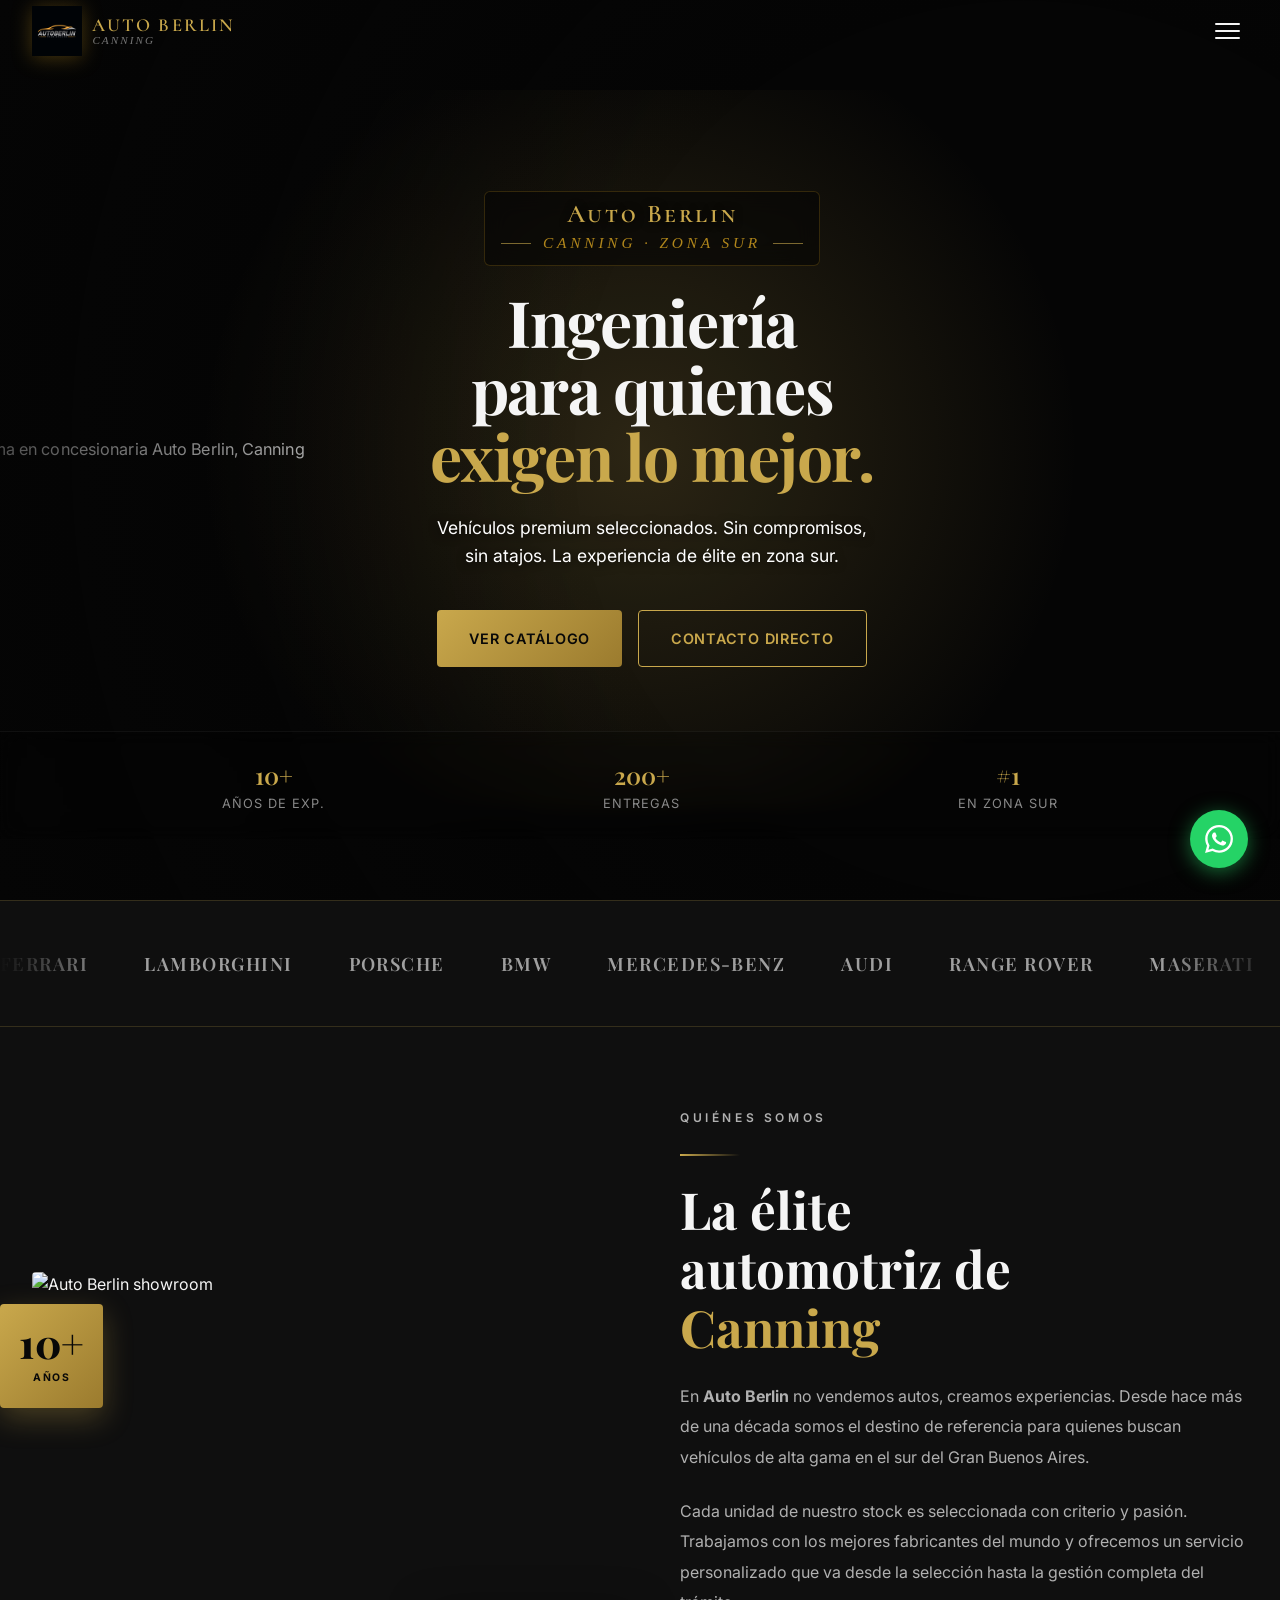
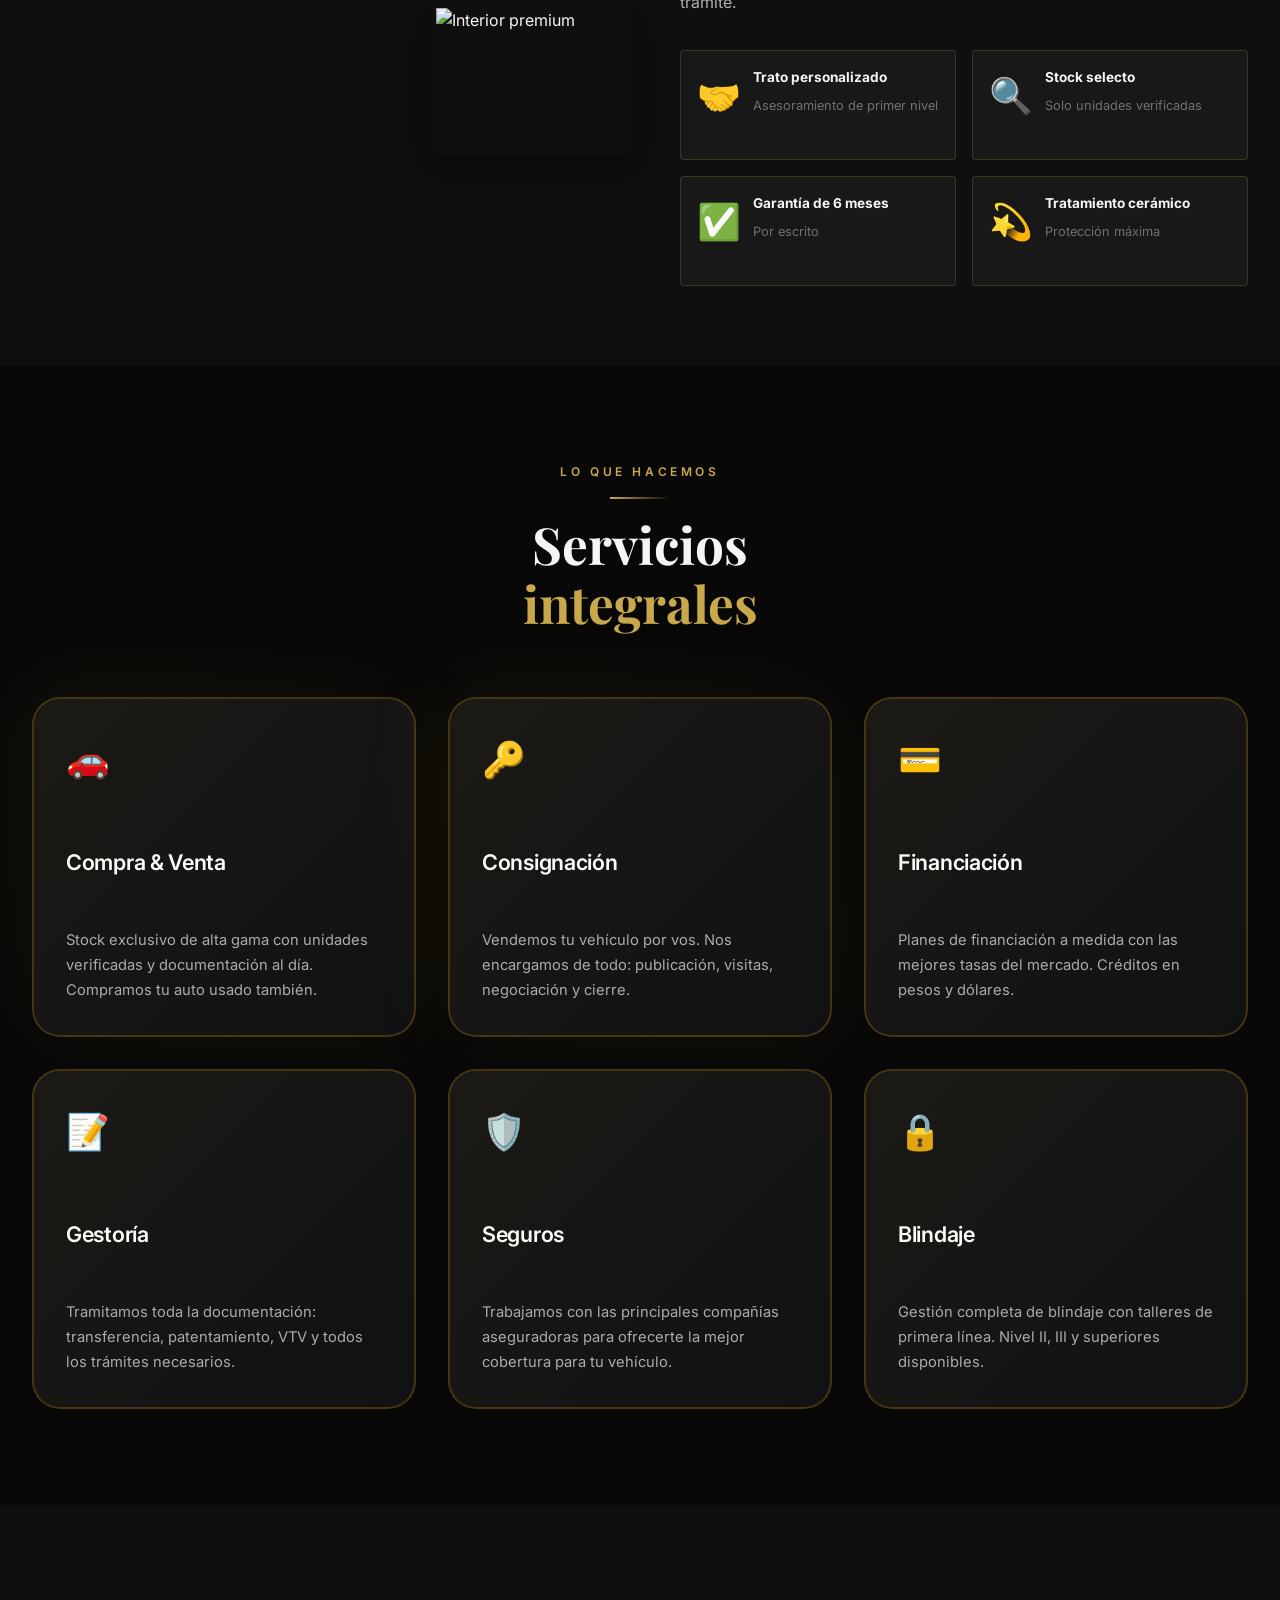
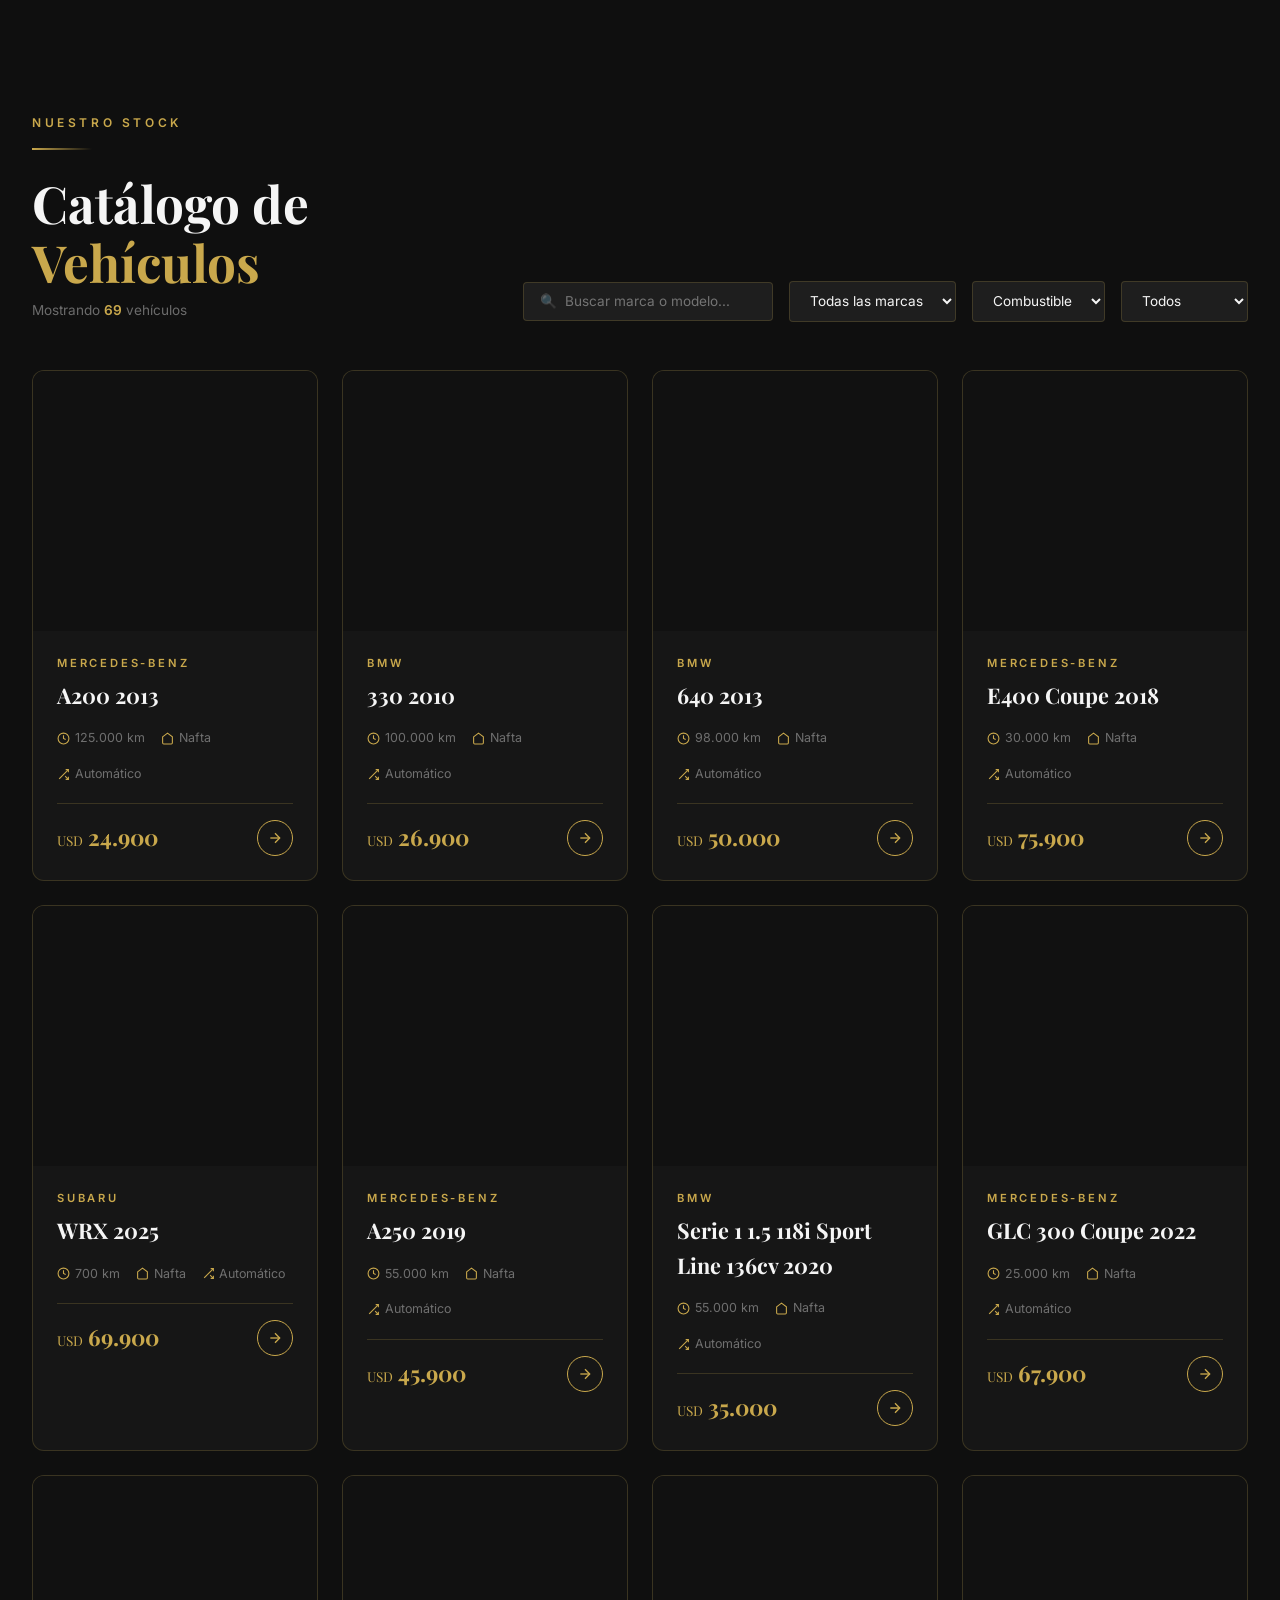
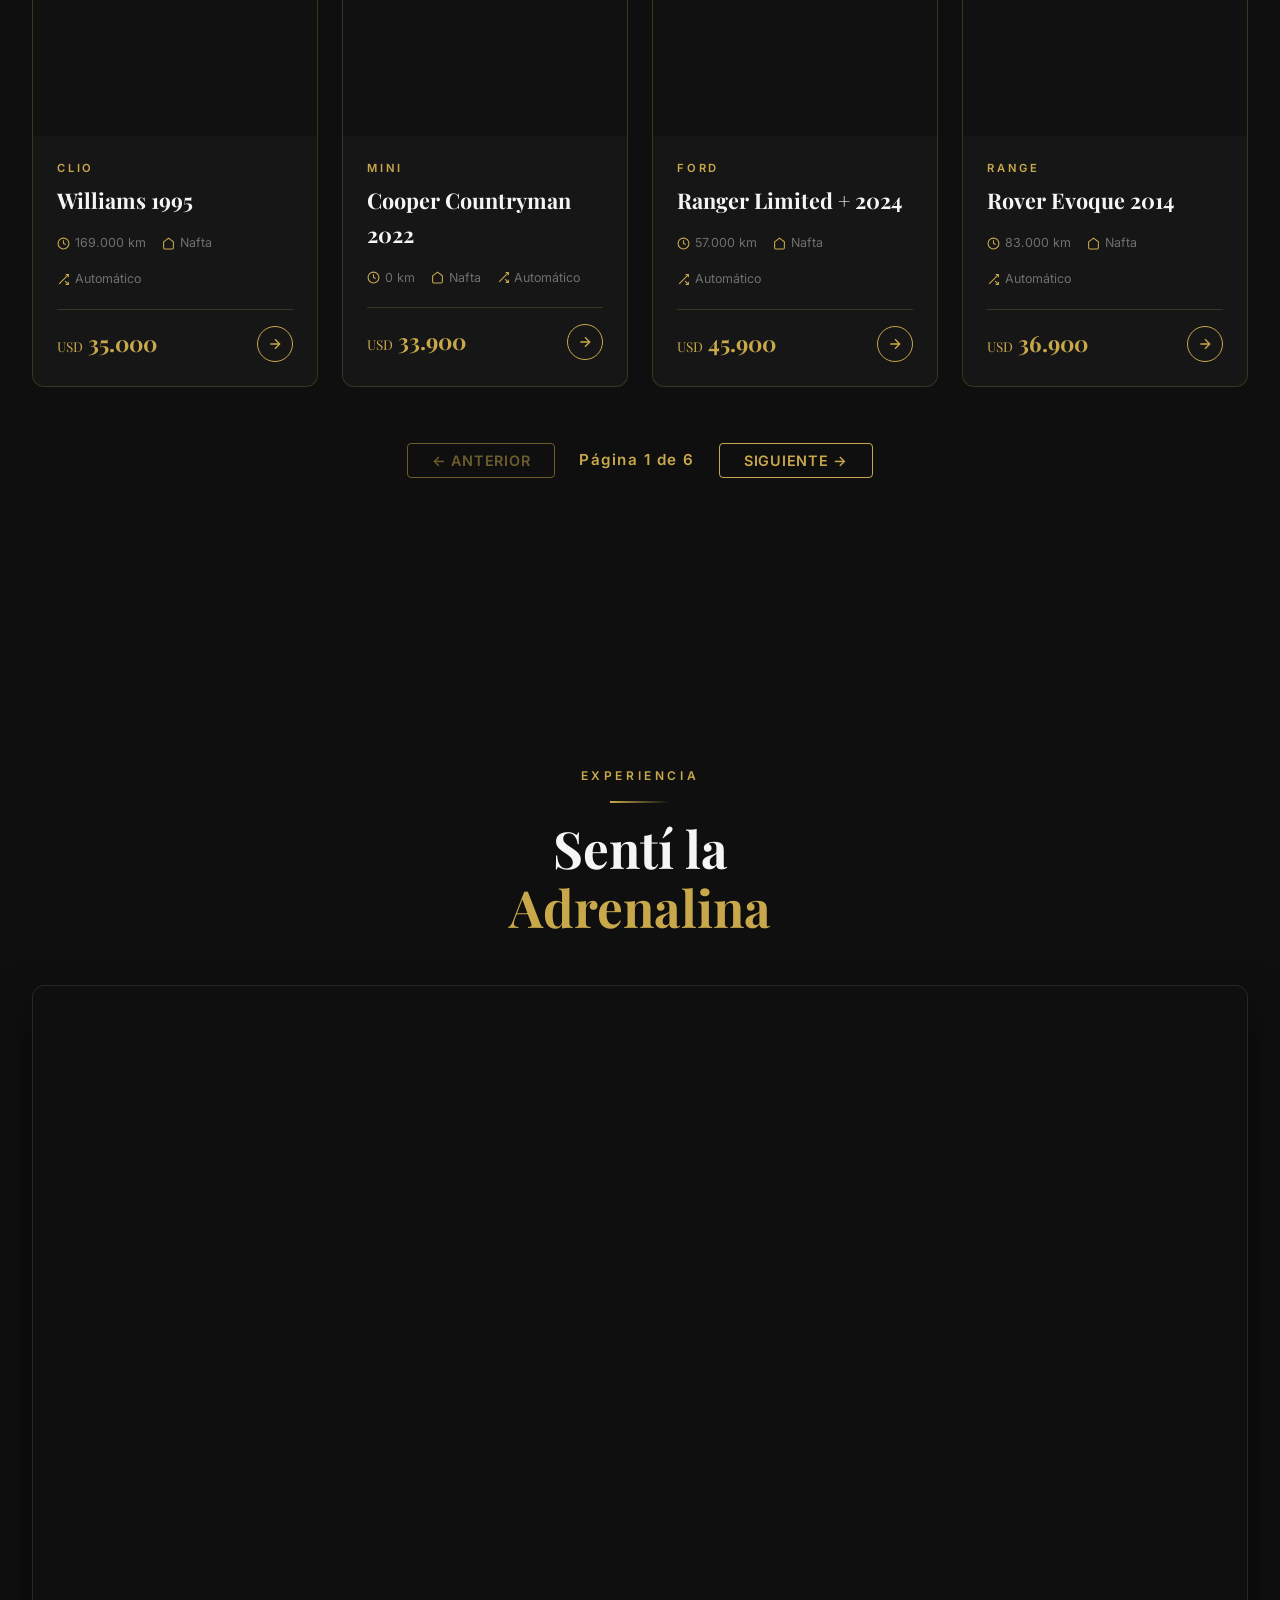
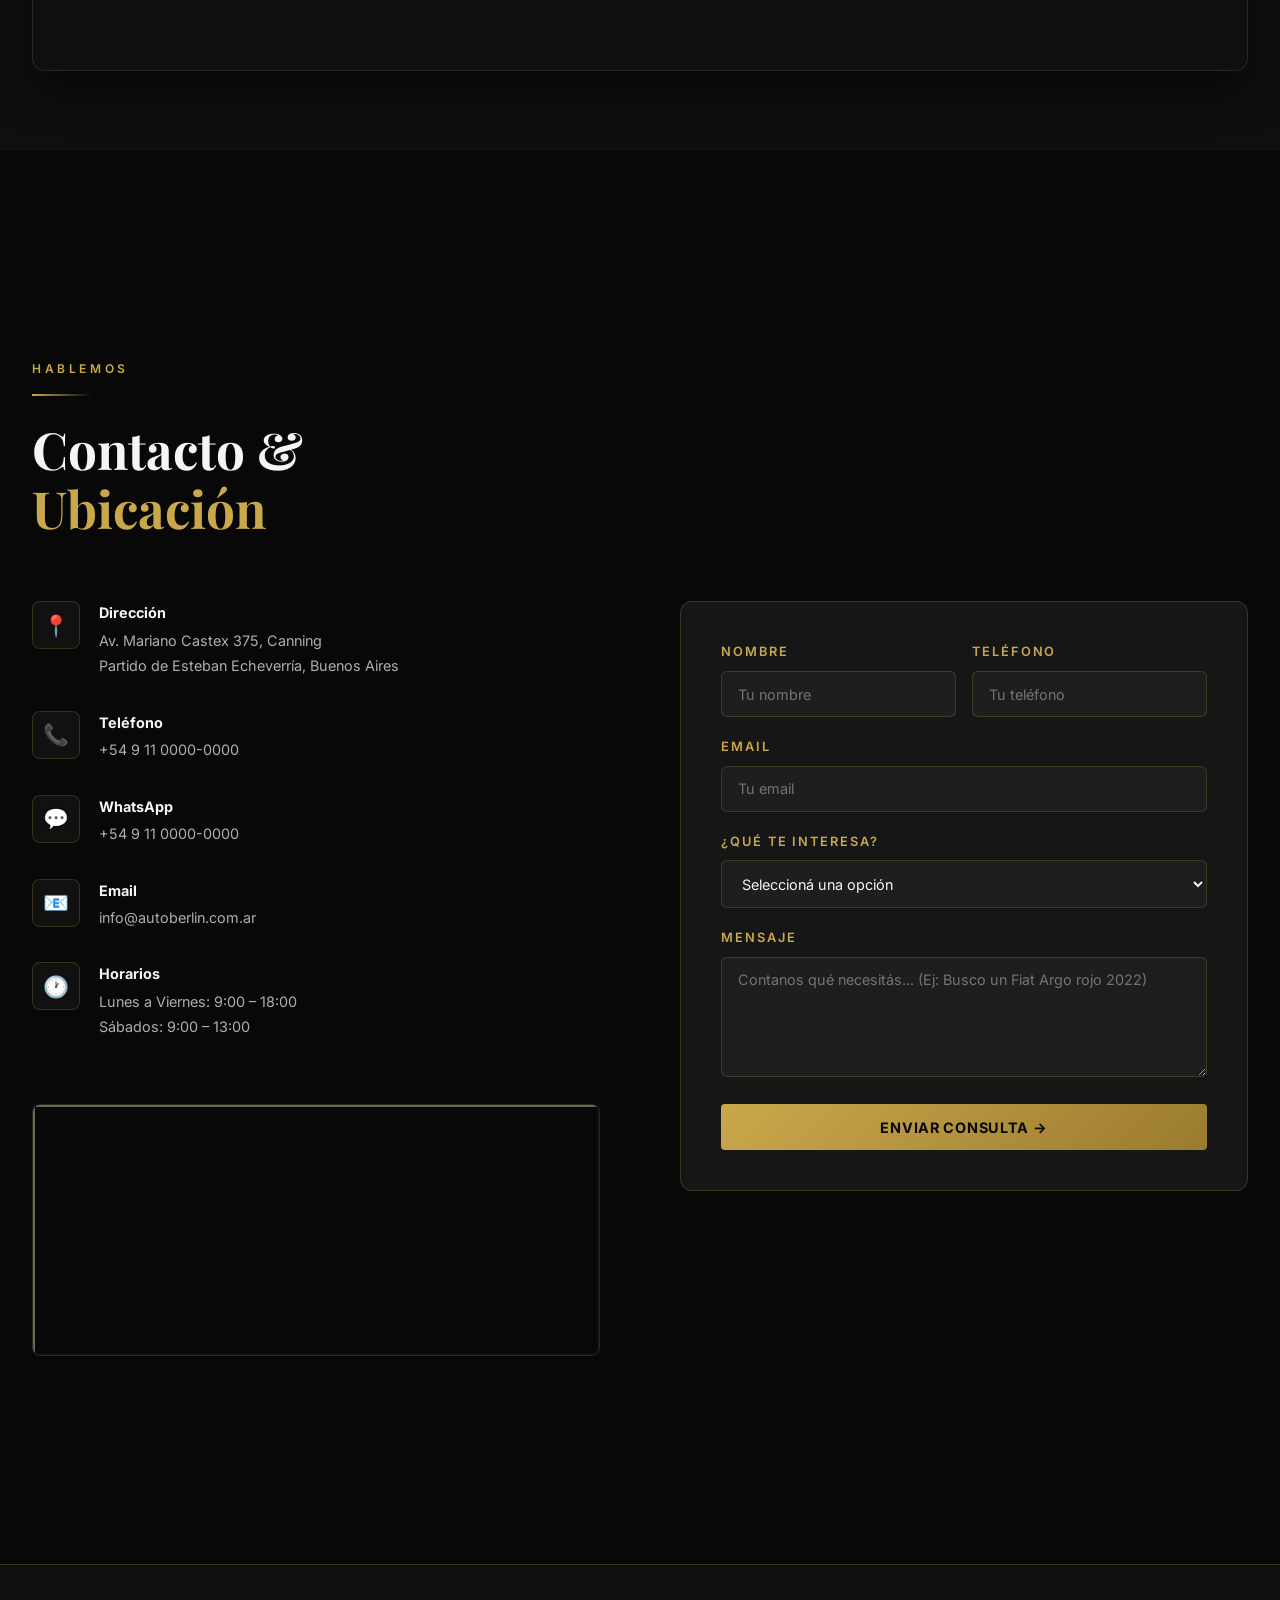
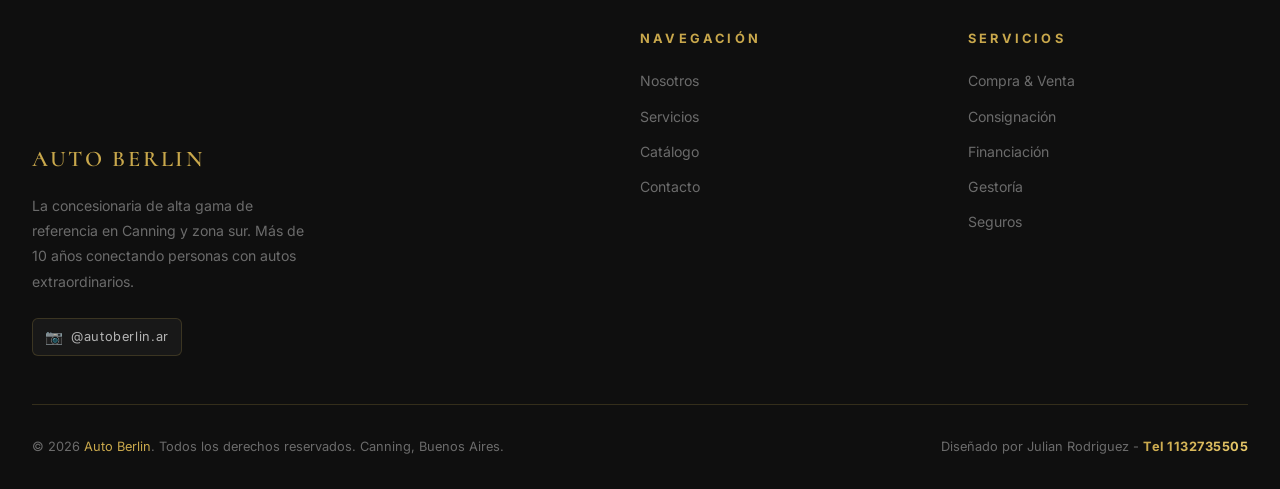
==== index.html @ e05130d6 "Simplify stock alert: use select option instead of checkbox" ====
<!DOCTYPE html>
<html lang="es">

<head>
  <meta charset="UTF-8">
  <meta name="viewport" content="width=device-width,initial-scale=1.0">
  <title>Auto Berlin | Autos de Alta Gama en Canning, Buenos Aires</title>
  <meta name="description"
    content="Auto Berlin, la concesionaria de autos de alta gama más exclusiva de Canning y zona sur. Ferrari, Porsche, BMW, Mercedes, Lamborghini y más.">
    
  <link rel="canonical" href="https://autoberlin2.vercel.app/">

  <link rel="icon" href="img/favicon.ico" type="image/x-icon">
  <link rel="apple-touch-icon" href="img/apple-touch-icon.png">

  <meta property="og:title" content="Auto Berlin | Autos de Alta Gama en Canning, Buenos Aires">
  <meta property="og:description" content="Auto Berlin, la concesionaria de alta gama más exclusiva de Canning y zona sur. Ferrari, Porsche, BMW, Mercedes y más.">
  <meta property="og:url" content="https://autoberlin2.vercel.app/">
  <meta property="og:type" content="website">
  <meta property="og:locale" content="es_AR">
  <meta property="og:site_name" content="Auto Berlin">
  <!-- <meta property="og:image" content="https://autoberlin2.vercel.app/img/og-cover.jpg"> -->

  <meta name="twitter:card" content="summary_large_image">
  <meta name="twitter:title" content="Auto Berlin | Autos de Alta Gama en Canning">
  <meta name="twitter:description" content="Concesionaria de alta gama en zona sur. Ferrari, Porsche, BMW, Mercedes y más.">

  <meta name="theme-color" content="#DAA520">
  <meta name="geo.region" content="AR-B">
  <meta name="geo.placename" content="Canning, Buenos Aires">
  <meta name="geo.position" content="-34.8833;-58.5167">
  <meta name="ICBM" content="-34.8833, -58.5167">

  <link rel="alternate" hreflang="es-AR" href="https://autoberlin2.vercel.app/">

  <link rel="stylesheet" href="css/style.css">
  <link rel="stylesheet" href="css/animated-gradient.css">
  <link rel="stylesheet" href="css/services-premium.css">
  
  <link rel="preconnect" href="https://fonts.googleapis.com">
  <link rel="preconnect" href="https://fonts.gstatic.com" crossorigin>
  <link rel="preload" as="style" href="https://fonts.googleapis.com/css2?family=Cormorant+Garant:ital,wght@0,300;0,400;0,600;0,700;1,300;1,400&family=Cormorant+SC:wght@300;400;600;700&display=swap">
  <link rel="stylesheet" href="https://fonts.googleapis.com/css2?family=Cormorant+Garant:ital,wght@0,300;0,400;0,600;0,700;1,300;1,400&family=Cormorant+SC:wght@300;400;600;700&display=swap" media="print" onload="this.media='all'">
  <noscript><link rel="stylesheet" href="https://fonts.googleapis.com/css2?family=Cormorant+Garant:ital,wght@0,300;0,400;0,600;0,700;1,300;1,400&family=Cormorant+SC:wght@300;400;600;700&display=swap"></noscript>
  <style>
    /* ── NAVBAR: más compacto ── */
    #navbar {
      position: fixed !important;
      top: 0;
      left: 0;
      width: 100%;
      z-index: 1000;
      padding: 0.4rem 0 !important;
    }

    /* ── HERO: Modern Asymmetric ── */
    #hero {
      margin-top: 0 !important;
      padding-top: 0 !important;
      min-height: 100dvh;
      display: flex;
      align-items: center;
      position: relative;
      overflow: hidden;
      background: var(--dark, #050505);
    }

    #hero .hero-content {
      position: relative;
      z-index: 10;
      max-width: 650px;
      margin-left: 5%;
      padding-top: 130px; /* Aumentado para evitar que el navbar lo tape */
    }
    
    .hero-bg-video {
      position: absolute;
      top: 0;
      right: 0;
      width: 65%;
      height: 100%;
      object-fit: cover;
      z-index: 1;
      mask-image: linear-gradient(to left, black 50%, transparent 100%);
      -webkit-mask-image: linear-gradient(to left, black 50%, transparent 100%);
    }

    /* ── RESPONSIVE HERO ── */
    @media(max-width: 768px) {
      .hero-bg-video {
        width: 100%;
        mask-image: linear-gradient(to top, black 30%, transparent 100%);
        -webkit-mask-image: linear-gradient(to top, black 30%, transparent 100%);
        opacity: 0.6;
      }
      #hero .hero-content {
        margin-left: 0;
        padding-top: 120px;
        text-align: center;
        width: 100%;
      }
      #hero .hero-desc {
        margin-left: auto;
        margin-right: auto;
      }
      #hero .hero-btns {
        justify-content: center;
      }
      /* Solucionar solapamiento de stats en movil */
      .hero-stats {
        position: relative !important;
        margin-top: 3rem;
        background: transparent !important;
        border-top: none !important;
      }
    }

    /* ── CINTA DE MARCAS: UNA SOLA LÍNEA ── */
    #brands {
      background: var(--dark);
      padding: 2.5rem 0;
      overflow: hidden;
      position: relative;
    }

    /* El container recorta lo que sale por los lados */
    #brands .brands-wrapper {
      overflow: hidden;
      position: relative;
      width: 100%;
    }

    /* Fade lateral */
    #brands .brands-wrapper::before,
    #brands .brands-wrapper::after {
      content: '';
      position: absolute;
      top: 0;
      height: 100%;
      width: 120px;
      pointer-events: none;
      z-index: 2;
    }
    #brands .brands-wrapper::before {
      left: 0;
      background: linear-gradient(to right, var(--dark), transparent);
    }
    #brands .brands-wrapper::after {
      right: 0;
      background: linear-gradient(to left, var(--dark), transparent);
    }

    /* Track: fila única, sin wrap, anima de derecha a izquierda */
    .brands-track {
      display: flex !important;
      flex-wrap: nowrap !important;
      gap: 3.5rem;
      width: max-content;
      animation: slideMarks 35s linear infinite;
      padding: 0.5rem 0;
    }

    .brand-item {
      font-size: 1.15rem;
      font-weight: 600;
      white-space: nowrap;
      color: rgba(255, 255, 255, 0.6);
      letter-spacing: 0.08em;
      text-transform: uppercase;
      transition: color 0.3s ease, transform 0.3s ease;
    }

    .brand-item:hover {
      color: var(--gold, #DAA520);
      transform: translateY(-2px);
      text-shadow: 0 0 12px rgba(218, 165, 32, 0.45);
    }

    @keyframes slideMarks {
      0%   { transform: translateX(0); }
      100% { transform: translateX(-50%); }
    }

    /* EFECTO HERO OVERLAY */
    .hero-gradient-overlay {
      position: absolute;
      top: 0;
      left: 0;
      width: 100%;
      height: 100%;
      background: radial-gradient(circle at 80% 50%, transparent 40%, rgba(5, 5, 5, 0.8) 100%);
      z-index: 2;
      pointer-events: none;
    }
    
    .hero-title {
      font-size: clamp(3rem, 5vw, 5rem);
      line-height: 1.05;
      letter-spacing: -0.02em;
      margin-bottom: 1.5rem;
      font-weight: 700;
    }
    
    /* ── HERO BRAND IDENTITY ── */
    /* Glass pill que hace legible el nombre sobre cualquier fondo */
    .hero-identity {
      display: inline-flex;
      flex-direction: column;
      gap: 0.3rem;
      background: rgba(5, 5, 5, 0.55);
      backdrop-filter: blur(12px);
      -webkit-backdrop-filter: blur(12px);
      border: 1px solid rgba(218, 165, 32, 0.2);
      border-radius: 6px;
      padding: 0.55rem 1rem 0.55rem 1rem;
      margin-bottom: 1.4rem;
    }
    .hero-brand-name {
      font-family: 'Cormorant SC', serif;
      font-size: clamp(1.1rem, 2vw, 1.9rem);
      font-weight: 600;
      letter-spacing: 0.1em;
      line-height: 1;
      color: #ffffff;
      text-shadow: 0 1px 8px rgba(0,0,0,0.8);
    }
    .hero-brand-name span {
      color: var(--gold, #DAA520);
    }
    .hero-eyebrow {
      font-family: 'Cormorant Garant', serif;
      font-style: italic;
      font-weight: 300;
      text-transform: uppercase;
      letter-spacing: 0.25em;
      color: rgba(218, 165, 32, 0.8);
      margin-bottom: 1.8rem;
      font-size: clamp(0.85rem, 1.2vw, 1.05rem);
      display: flex;
      align-items: center;
      gap: 0.75rem;
    }
    .hero-eyebrow::before,
    .hero-eyebrow::after {
      content: '';
      display: inline-block;
      width: 30px;
      height: 1px;
      background: var(--gold, #DAA520);
      opacity: 0.6;
    }

    /* EFECTO HOVER EN GALERÍA DE VEHÍCULOS */
    .vehicle-card {
      position: relative;
      overflow: hidden;
      border-radius: 12px;
      transition: all 0.4s cubic-bezier(0.34, 1.56, 0.64, 1);
    }

    .vehicle-card:hover {
      transform: translateY(-8px);
      box-shadow: 0 30px 60px rgba(218, 165, 32, 0.2);
    }

    .vehicle-image {
      width: 100%;
      height: 280px;
      object-fit: cover;
      transition: transform 0.5s ease;
      display: block;
    }

    .vehicle-card:hover .vehicle-image {
      transform: scale(1.08);
    }

    .vehicle-card-content {
      position: relative;
      z-index: 1;
    }

    /* ── FORM VALIDATION ── */
    .form-group input.input-error,
    .form-group textarea.input-error,
    .form-group select.input-error {
      border-color: #e05252 !important;
      box-shadow: 0 0 0 2px rgba(224, 82, 82, 0.25);
      animation: shake 0.35s ease;
    }
    .field-error-msg {
      color: #e05252;
      font-size: 0.78rem;
      margin-top: 4px;
      display: none;
    }
    .field-error-msg.visible {
      display: block;
    }
    @keyframes shake {
      0%, 100% { transform: translateX(0); }
      25%       { transform: translateX(-6px); }
      75%       { transform: translateX(6px); }
    }
  </style>
</head>

<body>

  <!-- NAV -->
  <nav id="navbar">
    <div class="container nav-inner">
      <a href="#" class="nav-logo" style="display:flex; align-items:center; gap:0.65rem; text-decoration:none;">
        <img src="img/logo.jpg" alt="Auto Berlin Logo" style="height: 50px; width: auto; filter: drop-shadow(0 2px 10px rgba(218,165,32,0.3));">
        <div style="line-height:1;">
          <div style="font-family:'Cormorant SC',serif; font-size:1.15rem; font-weight:600; letter-spacing:0.12em; color:var(--gold,#DAA520);">AUTO BERLIN</div>
          <div style="font-family:'Cormorant Garant',serif; font-style:italic; font-size:0.7rem; letter-spacing:0.18em; color:rgba(255,255,255,0.45); text-transform:uppercase; margin-top:1px;">Canning</div>
        </div>
      </a>
      <!-- Menu desplegable derecho -->
      <div class="nav-menu-wrap" id="navMenuWrap">
        <button class="nav-menu-btn" id="navMenuBtn" aria-label="Menú">
          <span></span><span></span><span></span>
        </button>
        <div class="nav-menu-panel" id="navMenuPanel">
          <a href="#nosotros">Nosotros</a>
          <a href="#servicios">Servicios</a>
          <a href="#catalogo">Catálogo</a>
          <a href="#contacto">Contacto</a>
          <a href="https://wa.me/5491100000000" target="_blank" class="nav-menu-wa">WhatsApp ➔</a>
        </div>
      </div>
    </div>
  </nav>

  <!-- HERO -->
  <section id="hero">
    <!-- Animación nativa de fondo (GSAP) -->
    <div class="hero-bg-anim">
      <div id="hero-glow" class="hero-glow"></div>
      <img id="hero-car" class="hero-car" src="https://images.unsplash.com/photo-1544636331-e26879cd4d9b?w=1400&q=90" alt="Auto de alta gama en concesionaria Auto Berlin, Canning">
    </div>
    <div class="hero-gradient-overlay"></div>
    
    <div class="container">
      <div class="hero-content fade-in">
        <!-- Identidad de marca con glass pill -->
        <div class="hero-identity">
          <div class="hero-brand-name"><span>Auto Berlin</span></div>
          <div class="hero-eyebrow" style="margin-bottom:0;">Canning · Zona Sur</div>
        </div>
        <span class="visually-hidden" style="position:absolute;width:1px;height:1px;overflow:hidden;clip:rect(0,0,0,0);">
          Concesionaria de autos de alta gama en Canning, Buenos Aires
        </span>
        <h1 class="hero-title">Ingeniería<br>para quienes<br><span style="color: var(--gold, #DAA520);">exigen lo mejor.</span></h1>
        <p class="hero-desc" style="font-size: 1.1rem; color: #ffffff; text-shadow: 0 2px 10px rgba(0,0,0,0.8); max-width: 480px; margin-bottom: 2.5rem; line-height: 1.6;">
          Vehículos premium seleccionados. Sin compromisos, sin atajos. La experiencia de élite en zona sur.
        </p>
        <div class="hero-btns" style="display: flex; gap: 1rem;">
          <a href="#catalogo" class="btn-primary" style="padding: 1rem 2rem; border-radius: 4px; font-weight: 600;">Ver Catálogo</a>
          <a href="https://wa.me/5491100000000" target="_blank" class="btn-outline" style="padding: 1rem 2rem; border-radius: 4px;">Contacto Directo</a>
        </div>
      </div>
    </div>
    
    <div class="hero-stats" style="position: absolute; bottom: 0; left: 0; width: 100%; border-top: 1px solid rgba(255,255,255,0.05); background: rgba(0,0,0,0.2); backdrop-filter: blur(10px); z-index: 10; padding: 1.5rem 0;">
      <div class="container" style="display: flex; justify-content: space-between; max-width: 900px; margin: 0 auto; gap: 2rem;">
        <div class="stat-item" style="text-align: center;"><span class="stat-num" style="display: block; font-size: 1.5rem; font-weight: 600; color: var(--gold);">10+</span><span class="stat-label" style="font-size: 0.8rem; text-transform: uppercase; letter-spacing: 1px; color: #888;">Años de exp.</span></div>
        <div class="stat-item" style="text-align: center;"><span class="stat-num" style="display: block; font-size: 1.5rem; font-weight: 600; color: var(--gold);">200+</span><span class="stat-label" style="font-size: 0.8rem; text-transform: uppercase; letter-spacing: 1px; color: #888;">Entregas</span></div>
        <div class="stat-item" style="text-align: center;"><span class="stat-num" style="display: block; font-size: 1.5rem; font-weight: 600; color: var(--gold);">#1</span><span class="stat-label" style="font-size: 0.8rem; text-transform: uppercase; letter-spacing: 1px; color: #888;">En Zona Sur</span></div>
      </div>
    </div>
  </section>

  <!-- BRANDS - CINTA TRANSPORTADORA -->
  <section id="brands">
    <div class="brands-wrapper">
      <div class="brands-track">
        <span class="brand-item">Ferrari</span>
        <span class="brand-item">Lamborghini</span>
        <span class="brand-item">Porsche</span>
        <span class="brand-item">BMW</span>
        <span class="brand-item">Mercedes-Benz</span>
        <span class="brand-item">Audi</span>
        <span class="brand-item">Range Rover</span>
        <span class="brand-item">Maserati</span>
        <span class="brand-item">Bugatti</span>
        <span class="brand-item">Rolls-Royce</span>
        <span class="brand-item">Bentley</span>
        <span class="brand-item">Jaguar</span>
        <!-- Duplicados para loop infinito -->
        <span class="brand-item">Ferrari</span>
        <span class="brand-item">Lamborghini</span>
        <span class="brand-item">Porsche</span>
        <span class="brand-item">BMW</span>
        <span class="brand-item">Mercedes-Benz</span>
        <span class="brand-item">Audi</span>
        <span class="brand-item">Range Rover</span>
        <span class="brand-item">Maserati</span>
        <span class="brand-item">Bugatti</span>
        <span class="brand-item">Rolls-Royce</span>
        <span class="brand-item">Bentley</span>
        <span class="brand-item">Jaguar</span>
      </div>
    </div>
  </section>

  <!-- ABOUT -->
  <section id="nosotros">
    <div style="padding:5rem 0;background:var(--dark);">
      <div class="container">
        <div class="about-grid">
          <div class="about-img-wrap fade-in">
            <img src="https://images.unsplash.com/photo-1552519507-da3b142c6e3d?w=900&q=80" alt="Auto Berlin showroom"
              class="about-img-main">
            <img src="https://images.unsplash.com/photo-1603584173870-7f23fdae1b7a?w=400&q=80" alt="Interior premium"
              class="about-img-accent">
            <div class="about-badge"><span class="num">10+</span><span class="txt">Años</span></div>
          </div>
          <div class="about-text fade-in">
            <p class="section-label">Quiénes somos</p>
            <div class="gold-line"></div>
            <h2 class="section-title">La élite<br>automotriz de<br><span>Canning</span></h2>
            <p>En <strong>Auto Berlin</strong> no vendemos autos, creamos experiencias. Desde hace más de una década
              somos el destino de referencia para quienes buscan vehículos de alta gama en el sur del Gran Buenos Aires.
            </p>
            <p>Cada unidad de nuestro stock es seleccionada con criterio y pasión. Trabajamos con los mejores
              fabricantes del mundo y ofrecemos un servicio personalizado que va desde la selección hasta la gestión
              completa del trámite.</p>
            <div class="about-features">
              <div class="feature-item"><span class="feature-icon">🤝</span>
                <div class="feature-text"><strong>Trato personalizado</strong><span>Asesoramiento de primer nivel</span>
                </div>
              </div>
              <div class="feature-item"><span class="feature-icon">🔍</span>
                <div class="feature-text"><strong>Stock selecto</strong><span>Solo unidades verificadas</span></div>
              </div>
              <div class="feature-item"><span class="feature-icon">✅</span>
                <div class="feature-text"><strong>Garantía de 6 meses</strong><span>Por escrito</span></div>
              </div>
              <div class="feature-item"><span class="feature-icon">💫</span>
                <div class="feature-text"><strong>Tratamiento cerámico</strong><span>Protección máxima</span></div>
              </div>
            </div>
          </div>
        </div>
      </div>
    </div>
  </section>

  <!-- SERVICES PREMIUM - DORADO ELEGANTE -->
  <section id="servicios">
    <div style="padding: 6rem 0; background: var(--black); position: relative; overflow: hidden;">
      <div class="container">
        <!-- Header -->
        <div class="services-header fade-in" style="text-align: center; margin-bottom: 4rem;">
          <p class="section-label" style="justify-content: center;">Lo que hacemos</p>
          <div class="gold-line" style="margin: 0.5rem auto 1rem;"></div>
          <h2 class="section-title">Servicios<br><span>integrales</span></h2>
        </div>

        <!-- Features Grid -->
        <div class="features-grid">
          <!-- Card 1: Compra & Venta -->
          <div class="feature-card" style="--delay: 0.1s;">
            <div class="feature-glow"></div>
            <div class="feature-content">
              <div class="feature-icon">🚗</div>
              <h3 class="feature-title">Compra & Venta</h3>
              <p class="feature-desc">Stock exclusivo de alta gama con unidades verificadas y documentación al día. Compramos tu auto usado también.</p>
            </div>
          </div>

          <!-- Card 2: Consignación -->
          <div class="feature-card" style="--delay: 0.2s;">
            <div class="feature-glow"></div>
            <div class="feature-content">
              <div class="feature-icon">🔑</div>
              <h3 class="feature-title">Consignación</h3>
              <p class="feature-desc">Vendemos tu vehículo por vos. Nos encargamos de todo: publicación, visitas, negociación y cierre.</p>
            </div>
          </div>

          <!-- Card 3: Financiación -->
          <div class="feature-card" style="--delay: 0.3s;">
            <div class="feature-glow"></div>
            <div class="feature-content">
              <div class="feature-icon">💳</div>
              <h3 class="feature-title">Financiación</h3>
              <p class="feature-desc">Planes de financiación a medida con las mejores tasas del mercado. Créditos en pesos y dólares.</p>
            </div>
          </div>

          <!-- Card 4: Gestoría -->
          <div class="feature-card" style="--delay: 0.4s;">
            <div class="feature-glow"></div>
            <div class="feature-content">
              <div class="feature-icon">📝</div>
              <h3 class="feature-title">Gestoría</h3>
              <p class="feature-desc">Tramitamos toda la documentación: transferencia, patentamiento, VTV y todos los trámites necesarios.</p>
            </div>
          </div>

          <!-- Card 5: Seguros -->
          <div class="feature-card" style="--delay: 0.5s;">
            <div class="feature-glow"></div>
            <div class="feature-content">
              <div class="feature-icon">🛡️</div>
              <h3 class="feature-title">Seguros</h3>
              <p class="feature-desc">Trabajamos con las principales compañías aseguradoras para ofrecerte la mejor cobertura para tu vehículo.</p>
            </div>
          </div>

          <!-- Card 6: Blindaje -->
          <div class="feature-card" style="--delay: 0.6s;">
            <div class="feature-glow"></div>
            <div class="feature-content">
              <div class="feature-icon">🔒</div>
              <h3 class="feature-title">Blindaje</h3>
              <p class="feature-desc">Gestión completa de blindaje con talleres de primera línea. Nivel II, III y superiores disponibles.</p>
            </div>
          </div>
        </div>
      </div>
    </div>
  </section>

  <!-- CATALOG -->
  <section id="catalogo">
    <div style="padding:5rem 0;background:var(--dark);">
      <div class="container">
        <div class="catalog-header fade-in">
          <p class="section-label">Nuestro stock</p>
          <div class="gold-line"></div>
          <div class="catalog-top">
            <div>
              <h2 class="section-title" style="margin-bottom:0.5rem;">Catálogo de<br><span>Vehículos</span></h2>
              <p class="catalog-count">Mostrando <span id="vehicleCount">0</span> vehículos</p>
            </div>
            <div class="filters-bar">
              <input type="text" class="search-input" id="searchInput" placeholder="🔍  Buscar marca o modelo...">
              <select class="filter-select" id="brandFilter">
                <option value="">Todas las marcas</option>
              </select>
              <select class="filter-select" id="fuelFilter">
                <option value="">Combustible</option>
                <option>Nafta</option>
                <option>Diesel</option>
                <option>Híbrido</option>
                <option>Eléctrico</option>
              </select>
              <select class="filter-select" id="statusFilter">
                <option value="">Todos</option>
                <option value="available">Disponibles</option>
                <option value="sold">Vendidos</option>
              </select>
            </div>
          </div>
        </div>
        <div class="vehicles-grid" id="vehiclesGrid"></div>
        
        <!-- Paginación -->
        <div id="paginationControls" style="display: none; justify-content: center; align-items: center; gap: 1.5rem; margin-top: 3.5rem;">
          <button class="btn-outline" id="btnPrevPage" onclick="prevPage()" style="padding: 0.5rem 1.5rem;">&#8592; Anterior</button>
          <span id="pageIndicator" style="font-weight: 600; color: var(--gold); font-size: 0.95rem; letter-spacing: 0.1em;">Página 1 de X</span>
          <button class="btn-outline" id="btnNextPage" onclick="nextPage()" style="padding: 0.5rem 1.5rem;">Siguiente &#8594;</button>
        </div>

        <div class="no-results" id="noResults" style="display:none;">
          <h3>Sin resultados</h3>
          <p>Probá con otros filtros o contactanos para encontrar el auto que buscás.</p>
        </div>
      </div>
    </div>
  </section>

  <!-- VIDEO SHOWCASE -->
  <section id="experiencia">
    <div style="padding:5rem 0;background:var(--dark);">
      <div class="container">
        <div class="fade-in" style="text-align:center; margin-bottom:3rem;">
          <p class="section-label" style="justify-content:center;">Experiencia</p>
          <div class="gold-line" style="margin:0.5rem auto 1rem;"></div>
          <h2 class="section-title">Sentí la<br><span>Adrenalina</span></h2>
        </div>
        <div class="fade-in"
          style="position:relative; width:100%; padding-bottom:56.25%; border-radius:12px; overflow:hidden; box-shadow:0 20px 40px rgba(0,0,0,0.5); border:1px solid rgba(255,255,255,0.1);">
          <!-- YouTube Video: Experiencia Auto Berlin -->
          <iframe style="position:absolute; top:0; left:0; width:100%; height:100%; border:0;"
            src="https://www.youtube.com/embed/dfu7l0n3urs?autoplay=1&mute=1&loop=1&playlist=dfu7l0n3urs&controls=1&showinfo=0"
            title="Auto Berlin Experience"
            allow="accelerometer; autoplay; clipboard-write; encrypted-media; gyroscope; picture-in-picture"
            allowfullscreen>
          </iframe>
        </div>
      </div>
    </div>
  </section>

  <!-- CONTACT -->
  <section id="contacto">
    <div style="padding:5rem 0;background:var(--black);">
      <div class="container">
        <div class="fade-in" style="margin-bottom:4rem;">
          <p class="section-label">Hablemos</p>
          <div class="gold-line"></div>
          <h2 class="section-title">Contacto &<br><span>Ubicación</span></h2>
        </div>
        <div class="contact-grid">
          <div class="contact-info fade-in">
            <div class="contact-detail">
              <div class="contact-icon">📍</div>
              <div><strong>Dirección</strong><span>Av. Mariano Castex 375, Canning<br>Partido de Esteban Echeverría,
                  Buenos Aires</span></div>
            </div>
            <div class="contact-detail">
              <div class="contact-icon">📞</div>
              <div><strong>Teléfono</strong><a href="tel:+5491100000000">+54 9 11 0000-0000</a></div>
            </div>
            <div class="contact-detail">
              <div class="contact-icon">💬</div>
              <div><strong>WhatsApp</strong><a href="https://wa.me/5491100000000" target="_blank">+54 9 11 0000-0000</a>
              </div>
            </div>
            <div class="contact-detail">
              <div class="contact-icon">📧</div>
              <div><strong>Email</strong><a href="mailto:info@autoberlin.com.ar">info@autoberlin.com.ar</a></div>
            </div>
            <div class="contact-detail">
              <div class="contact-icon">🕐</div>
              <div><strong>Horarios</strong><span>Lunes a Viernes: 9:00 – 18:00<br>Sábados: 9:00 – 13:00</span></div>
            </div>
            <div class="map-wrap">
              <iframe
                src="https://maps.google.com/maps?q=-34.8493672,-58.5058905&t=&z=17&ie=UTF8&iwloc=&output=embed"
                allowfullscreen="" loading="lazy"></iframe>
            </div>
          </div>
          <div class="contact-form fade-in">
            <form id="contactForm" onsubmit="handleForm(event)">
              <div class="form-row">
                <div class="form-group">
                  <label>Nombre</label>
                  <input type="text" id="nombre" placeholder="Tu nombre">
                  <span class="field-error-msg" id="err-nombre">Por favor ingresá tu nombre.</span>
                </div>
                <div class="form-group">
                  <label>Teléfono</label>
                  <input type="tel" id="telefono" placeholder="Tu teléfono">
                  <span class="field-error-msg" id="err-telefono">Por favor ingresá tu teléfono.</span>
                </div>
              </div>
              <div class="form-group">
                <label>Email</label>
                <input type="email" id="email" placeholder="Tu email">
                <span class="field-error-msg" id="err-email">Por favor ingresá un email válido.</span>
              </div>
              <div class="form-group"><label>¿Qué te interesa?</label>
                <select id="interes">
                  <option value="">Seleccioná una opción</option>
                  <option>Consulta por un vehículo</option>
                  <option>Vender mi auto</option>
                  <option>Financiación</option>
                  <option>Consignación</option>
                  <option value="stock_alert">📬 Avisarme cuando tengan mi auto en stock</option>
                  <option>Otro</option>
                </select>
                <span class="field-error-msg" id="err-interes">Por favor seleccioná una opción.</span>
              </div>
              <div class="form-group">
                <label>Mensaje</label>
                <textarea id="mensaje" placeholder="Contanos qué necesitás... (Ej: Busco un Fiat Argo rojo 2022)"></textarea>
                <span class="field-error-msg" id="err-mensaje">Por favor escribí tu mensaje.</span>
              </div>
              <button type="submit" class="btn-primary" style="width:100%;justify-content:center;">Enviar Consulta →</button>
            </form>
          </div>
        </div>
      </div>
    </div>
  </section>

  <!-- FOOTER -->
  <footer>
    <div class="container">
      <div class="footer-grid">
        <div class="footer-brand">
          <img src="img/logo.jpg" alt="Auto Berlin Logo" style="height: 100px; width: auto; margin-bottom: 0.75rem; filter: drop-shadow(0 4px 20px rgba(218,165,32,0.3));">
          <div style="font-family: 'Cormorant SC', serif; font-size: 1.4rem; font-weight: 600; letter-spacing: 0.12em; color: var(--gold, #DAA520); margin-bottom: 0.5rem;">AUTO BERLIN</div>
          <p>La concesionaria de alta gama de referencia en Canning y zona sur. Más de 10 años conectando personas con
            autos extraordinarios.</p>
          <div class="footer-social">
            <a href="https://www.instagram.com/autoberlin.ar/?hl=es" target="_blank" aria-label="Instagram" style="width:auto !important;height:auto !important;padding:0.4rem 0.75rem;gap:0.5rem;flex-direction:row;text-decoration:none;">
              📷 <span style="font-size:0.8rem;letter-spacing:0.05em;">@autoberlin.ar</span>
            </a>
          </div>
        </div>
        <div class="footer-col">
          <h4>Navegación</h4>
          <ul>
            <li><a href="#nosotros">Nosotros</a></li>
            <li><a href="#servicios">Servicios</a></li>
            <li><a href="#catalogo">Catálogo</a></li>
            <li><a href="#contacto">Contacto</a></li>
          </ul>
        </div>
        <div class="footer-col">
          <h4>Servicios</h4>
          <ul>
            <li><a href="#">Compra & Venta</a></li>
            <li><a href="#">Consignación</a></li>
            <li><a href="#">Financiación</a></li>
            <li><a href="#">Gestoría</a></li>
            <li><a href="#">Seguros</a></li>
          </ul>
        </div>
      </div>
      <div class="footer-bottom">
        <p>© 2026 <span>Auto Berlin</span>. Todos los derechos reservados. Canning, Buenos Aires.</p>
        <p>Diseñado por Julian Rodriguez - <span style="background: linear-gradient(90deg, var(--gold), var(--gold-light)); -webkit-background-clip: text; -webkit-text-fill-color: transparent; font-weight: 700; letter-spacing: 0.5px;">Tel 1132735505</span></p>
      </div>
    </div>
  </footer>

  <!-- WA FLOAT -->
  <a href="https://wa.me/5491100000000" class="wa-float" target="_blank" aria-label="WhatsApp">
    <svg viewBox="0 0 24 24" xmlns="http://www.w3.org/2000/svg">
      <path
        d="M17.472 14.382c-.297-.149-1.758-.867-2.03-.967-.273-.099-.471-.148-.67.15-.197.297-.767.966-.94 1.164-.173.199-.347.223-.644.075-.297-.15-1.255-.463-2.39-1.475-.883-.788-1.48-1.761-1.653-2.059-.173-.297-.018-.458.13-.606.134-.133.298-.347.446-.52.149-.174.198-.298.298-.497.099-.198.05-.371-.025-.52-.075-.149-.669-1.612-.916-2.207-.242-.579-.487-.5-.669-.51-.173-.008-.371-.01-.57-.01-.198 0-.52.074-.792.372-.272.297-1.04 1.016-1.04 2.479 0 1.462 1.065 2.875 1.213 3.074.149.198 2.096 3.2 5.077 4.487.709.306 1.262.489 1.694.625.712.227 1.36.195 1.871.118.571-.085 1.758-.719 2.006-1.413.248-.694.248-1.289.173-1.413-.074-.124-.272-.198-.57-.347m-5.421 7.403h-.004a9.87 9.87 0 01-5.031-1.378l-.361-.214-3.741.982.998-3.648-.235-.374a9.86 9.86 0 01-1.51-5.26c.001-5.45 4.436-9.884 9.888-9.884 2.64 0 5.122 1.03 6.988 2.898a9.825 9.825 0 012.893 6.994c-.003 5.45-4.437 9.884-9.885 9.884m8.413-18.297A11.815 11.815 0 0012.05 0C5.495 0 .16 5.335.157 11.892c0 2.096.547 4.142 1.588 5.945L.057 24l6.305-1.654a11.882 11.882 0 005.683 1.448h.005c6.554 0 11.89-5.335 11.893-11.893a11.821 11.821 0 00-3.48-8.413z" />
    </svg>
  </a>

  <!-- MODAL -->
  <div class="modal-overlay" id="modalOverlay">
    <div class="modal-box" id="modalBox">
      <button class="modal-close" id="modalClose">✕</button>
      <div class="modal-gallery" id="modalGallery"></div>
      <div class="modal-content" id="modalContent"></div>
    </div>
  </div>

  <!-- Firebase SDKs (Compat) -->
  <script src="https://www.gstatic.com/firebasejs/10.8.0/firebase-app-compat.js"></script>
  <script src="https://www.gstatic.com/firebasejs/10.8.0/firebase-firestore-compat.js"></script>
  <!-- Firebase Config -->
  <script src="js/firebase-config.js"></script>
  <!-- GSAP Animation Library -->
  <script src="https://cdnjs.cloudflare.com/ajax/libs/gsap/3.12.2/gsap.min.js"></script>
  <!-- EmailJS SDK -->
  <script src="https://cdn.jsdelivr.net/npm/@emailjs/browser@4/dist/email.min.js"></script>
  <script>
    emailjs.init("2ml_gmkhut_nShRkS");
  </script>
  <script src="js/vehicles.js"></script>
  <script src="js/main.js"></script>
  <script>
    // Nav dropdown handled in main.js

    // Hero GSAP Animation
    if (typeof gsap !== 'undefined') {
      const heroTl = gsap.timeline();
      heroTl.from("#hero-car", { 
        x: 1000, 
        scale: 0.9,
        opacity: 0,
        duration: 1.5, 
        ease: "power4.out" 
      }, 0.2)
      .to("#hero-car", {
        scale: 1.05,
        duration: 6,
        ease: "none"
      }, "-=0.5")
      .to("#hero-glow", {
        opacity: 1,
        duration: 2,
        ease: "power2.out"
      }, 0.5);
    }
  </script>

  <!-- FULLSCREEN LIGHTBOX -->
  <div class="fs-lightbox" id="fsLightbox">
    <button class="fs-close" id="fsClose">✕</button>
    <div class="fs-gallery-wrap" id="fsGalleryWrap">
      <img id="fsImage" src="" alt="Vehículo">
    </div>
    <div class="fs-indicator-bar">
      <div class="fs-indicator-fill" id="fsIndicatorFill"></div>
    </div>
  </div>

  <!-- SCHEMA JSON-LD SEO -->
  <script type="application/ld+json">
  {
    "@context": "https://schema.org",
    "@graph": [
      {
        "@type": "AutoDealer",
        "@id": "https://autoberlin2.vercel.app/#dealer",
        "name": "Auto Berlin",
        "description": "Concesionaria de vehículos de alta gama en Canning, zona sur del Gran Buenos Aires. Ferrari, Lamborghini, Porsche, BMW, Mercedes-Benz y más.",
        "url": "https://autoberlin2.vercel.app/",
        "telephone": "+54-9-11-0000-0000",
        "email": "info@autoberlin.com.ar",
        "currenciesAccepted": "ARS, USD",
        "priceRange": "$$$",
        "address": {
          "@type": "PostalAddress",
          "streetAddress": "Av. Mariano Castex 375",
          "addressLocality": "Canning",
          "addressRegion": "Buenos Aires",
          "postalCode": "1804",
          "addressCountry": "AR"
        },
        "geo": {
          "@type": "GeoCoordinates",
          "latitude": -34.8833,
          "longitude": -58.5167
        },
        "openingHoursSpecification": [
          {
            "@type": "OpeningHoursSpecification",
            "dayOfWeek": ["Monday", "Tuesday", "Wednesday", "Thursday", "Friday"],
            "opens": "09:00",
            "closes": "18:00"
          },
          {
            "@type": "OpeningHoursSpecification",
            "dayOfWeek": "Saturday",
            "opens": "09:00",
            "closes": "13:00"
          }
        ],
        "sameAs": [
          "https://www.instagram.com/autoberlin",
          "https://www.facebook.com/autoberlin"
        ]
      },
      {
        "@type": "WebSite",
        "@id": "https://autoberlin2.vercel.app/#website",
        "name": "Auto Berlin",
        "url": "https://autoberlin2.vercel.app/",
        "inLanguage": "es-AR",
        "publisher": {
          "@id": "https://autoberlin2.vercel.app/#dealer"
        }
      }
    ]
  }
  </script>

  <script type="application/ld+json">
  {
    "@context": "https://schema.org",
    "@type": "FAQPage",
    "mainEntity": [
      {
        "@type": "Question",
        "name": "¿Qué servicios ofrece Auto Berlin?",
        "acceptedAnswer": {
          "@type": "Answer",
          "text": "Auto Berlin ofrece compra y venta de autos de alta gama, consignación, financiación en pesos y dólares, gestoría completa (transferencia, patentamiento, VTV), gestión de seguros y blindaje nivel II, III y superiores."
        }
      },
      {
        "@type": "Question",
        "name": "¿Dónde está ubicado Auto Berlin?",
        "acceptedAnswer": {
          "@type": "Answer",
          "text": "Auto Berlin está ubicado en Av. Mariano Castex 375, Canning, Partido de Esteban Echeverría, Buenos Aires. Atendemos de lunes a viernes de 9:00 a 18:00 y sábados de 9:00 a 13:00."
        }
      },
      {
        "@type": "Question",
        "name": "¿Auto Berlin ofrece garantía en los vehículos?",
        "acceptedAnswer": {
          "@type": "Answer",
          "text": "Sí, todos los vehículos de Auto Berlin incluyen garantía de 6 meses por escrito. Cada unidad es seleccionada y verificada antes de ser incorporada al stock."
        }
      },
      {
        "@type": "Question",
        "name": "¿Qué marcas de autos de alta gama tiene disponibles Auto Berlin?",
        "acceptedAnswer": {
          "@type": "Answer",
          "text": "Auto Berlin trabaja con las principales marcas premium: Ferrari, Lamborghini, Porsche, BMW, Mercedes-Benz, Audi, Range Rover, Maserati, Bugatti, Rolls-Royce, Bentley y Jaguar, entre otras."
        }
      }
    ]
  }
  </script>
</body>

</html>
---- css/style.css ----
@import url('https://fonts.googleapis.com/css2?family=Playfair+Display:wght@400;500;600;700;800&family=Inter:wght@300;400;500;600;700&display=swap');

:root {
  --gold: #C9A84C;
  --gold-light: #E8C96A;
  --gold-dark: #9B7B2E;
  --black: #080808;
  --dark: #0F0F0F;
  --dark-2: #161616;
  --dark-3: #1E1E1E;
  --dark-4: #2A2A2A;
  --white: #F5F5F5;
  --white-dim: rgba(245,245,245,0.7);
  --white-dimmer: rgba(245,245,245,0.4);
  --glass: rgba(255,255,255,0.04);
  --glass-border: rgba(201,168,76,0.2);
  --font-display: 'Playfair Display', serif;
  --font-body: 'Inter', sans-serif;
  --transition: all 0.3s cubic-bezier(0.4,0,0.2,1);
  --shadow-gold: 0 0 30px rgba(201,168,76,0.15);
}

*,*::before,*::after{box-sizing:border-box;margin:0;padding:0;}
html{scroll-behavior:smooth;font-size:16px;}
body{background:var(--black);color:var(--white);font-family:var(--font-body);overflow-x:hidden;line-height:1.6;}
img{max-width:100%;display:block;}
a{text-decoration:none;color:inherit;}
button{cursor:pointer;border:none;background:none;font-family:var(--font-body);}
ul{list-style:none;}

/* SCROLLBAR */
::-webkit-scrollbar{width:6px;}
::-webkit-scrollbar-track{background:var(--dark);}
::-webkit-scrollbar-thumb{background:var(--gold-dark);border-radius:3px;}

/* UTILITIES */
.container{max-width:1280px;margin:0 auto;padding:0 2rem;}
.section-label{font-size:0.75rem;letter-spacing:0.3em;text-transform:uppercase;color:var(--gold);font-weight:600;margin-bottom:1rem;}
.section-title{font-family:var(--font-display);font-size:clamp(2rem,4vw,3.5rem);line-height:1.15;color:var(--white);margin-bottom:1.5rem;}
.section-title span{color:var(--gold);}
.btn-primary{display:inline-flex;align-items:center;gap:0.5rem;background:linear-gradient(135deg,var(--gold),var(--gold-dark));color:var(--black);padding:0.9rem 2.2rem;border-radius:4px;font-weight:700;font-size:0.9rem;letter-spacing:0.05em;text-transform:uppercase;transition:var(--transition);}
.btn-primary:hover{transform:translateY(-2px);box-shadow:0 8px 30px rgba(201,168,76,0.4);}
.btn-outline{display:inline-flex;align-items:center;gap:0.5rem;border:1px solid var(--gold);color:var(--gold);padding:0.85rem 2.2rem;border-radius:4px;font-weight:600;font-size:0.9rem;letter-spacing:0.05em;text-transform:uppercase;transition:var(--transition);}
.btn-outline:hover{background:var(--gold);color:var(--black);}
.gold-line{width:60px;height:2px;background:linear-gradient(90deg,var(--gold),transparent);margin-bottom:1.5rem;}

/* NAV */
#navbar{position:fixed;top:0;left:0;right:0;z-index:1000;padding:1.5rem 0;transition:var(--transition);}
#navbar.scrolled{background:rgba(8,8,8,0.95);backdrop-filter:blur(20px);padding:1rem 0;border-bottom:1px solid var(--glass-border);}
#navbar .nav-inner{display:flex;align-items:center;justify-content:space-between;}
.nav-logo{display:flex;align-items:center;transition:var(--transition);}
.nav-logo img{max-width:100%;mix-blend-mode:screen;}
.nav-logo:hover{transform:scale(1.05);}

/* DROPDOWN MENU RIGHT */
.nav-menu-wrap{position:relative;}
.nav-menu-btn{display:flex;flex-direction:column;gap:5px;cursor:pointer;background:none;border:none;padding:0.5rem;}
.nav-menu-btn span{display:block;width:25px;height:2px;background:var(--white);transition:var(--transition);border-radius:2px;}
.nav-menu-btn:hover span{background:var(--gold);}
.nav-menu-panel{position:absolute;top:calc(100% + 1rem);right:0;min-width:200px;background:rgba(8,8,8,0.97);backdrop-filter:blur(16px);border:1px solid var(--glass-border);border-radius:8px;padding:0.5rem 0;display:flex;flex-direction:column;opacity:0;pointer-events:none;transform:translateY(-8px);transition:opacity 0.25s ease,transform 0.25s ease;z-index:1001;box-shadow:0 20px 50px rgba(0,0,0,0.8);}
.nav-menu-panel::before{content:'';position:absolute;top:-1.5rem;left:0;right:0;height:1.5rem;}
.nav-menu-panel.open{opacity:1;pointer-events:all;transform:translateY(0);}
.nav-menu-panel a{padding:0.85rem 1.5rem;color:var(--white-dim);font-size:0.78rem;letter-spacing:0.15em;text-transform:uppercase;font-weight:500;transition:var(--transition);border-left:2px solid transparent;}
.nav-menu-panel a:hover{color:var(--gold);border-left-color:var(--gold);padding-left:2rem;background:rgba(201,168,76,0.04);}
.nav-menu-wa{color:var(--gold)!important;border-top:1px solid var(--glass-border);margin-top:0.25rem;padding-top:1rem!important;font-weight:700!important;}

/* Desktop hover also works */
@media(min-width:769px){.nav-menu-wrap:hover .nav-menu-panel{opacity:1;pointer-events:all;transform:translateY(0);}}

/* HERO */
#hero{position:relative;height:100vh;min-height:650px;display:flex;align-items:center;overflow:hidden;}
.hero-bg-anim{position:absolute;inset:0;z-index:0;overflow:hidden;background:#050505;display:flex;align-items:center;justify-content:center;}
.hero-car{position:absolute;width:120vw;min-width:1200px;max-width:1600px;object-fit:cover;border-radius:12px;opacity:1;}
.hero-glow{position:absolute;width:80vw;height:80vh;background:radial-gradient(circle,rgba(201,168,76,0.2) 0%,transparent 70%);opacity:0;mix-blend-mode:screen;}
.hero-bg::after{
  content:'';
  position:absolute;
  inset:0;
  background: linear-gradient(135deg, rgba(8,8,8,0.9) 0%, rgba(15,15,15,0.4) 50%, rgba(8,8,8,0.85) 100%),
              linear-gradient(-45deg, rgba(201,168,76,0.12) 0%, rgba(8,8,8,0) 40%, rgba(155,123,46,0.08) 100%);
  background-size: 300% 300%;
  animation: premiumGradientMove 12s ease-in-out infinite alternate;
}
@keyframes premiumGradientMove {
  0% { background-position: 0% 0%; }
  50% { background-position: 100% 100%; }
  100% { background-position: 0% 100%; }
}
.hero-content{position:relative;z-index:1;max-width:900px;margin:0 auto;text-align:center;padding-bottom:4rem;display:flex;flex-direction:column;align-items:center;}
.hero-eyebrow{display:inline-flex;align-items:center;gap:0.75rem;font-size:0.75rem;letter-spacing:0.3em;text-transform:uppercase;color:var(--gold);margin-bottom:1rem;}
.hero-eyebrow::before,.hero-eyebrow::after{content:'';width:40px;height:1px;background:var(--gold);}
.hero-title{font-family:var(--font-display);font-size:clamp(2.5rem,5vw,4.5rem);line-height:1.05;font-weight:800;margin-bottom:1rem;}
.hero-title .gold{color:var(--gold);}
.hero-desc{font-size:1rem;color:var(--white-dim);max-width:750px;margin:0 auto 2rem;line-height:1.6;text-align:center;}
.hero-btns{display:flex;justify-content:center;gap:1rem;flex-wrap:wrap;}
.hero-stats{position:absolute;bottom:2rem;left:0;right:0;z-index:1;}
.hero-stats .container{display:flex;justify-content:center;gap:3rem;flex-wrap:wrap;}
.stat-item{display:flex;flex-direction:column;text-align:left;}
.stat-num{font-family:var(--font-display);font-size:2rem;font-weight:700;color:var(--gold);}
.stat-label{font-size:0.7rem;letter-spacing:0.15em;text-transform:uppercase;color:var(--white-dimmer);}
.hero-scroll{position:absolute;bottom:2rem;right:3rem;z-index:1;display:flex;flex-direction:column;align-items:center;gap:0.5rem;}
.scroll-line{width:1px;height:60px;background:linear-gradient(to bottom,var(--gold),transparent);animation:scrollPulse 2s ease-in-out infinite;}
@keyframes scrollPulse{0%,100%{opacity:1;transform:scaleY(1);}50%{opacity:0.5;transform:scaleY(0.8);}}

/* BRANDS */
#brands{padding:3rem 0;border-top:1px solid var(--glass-border);border-bottom:1px solid var(--glass-border);background:var(--dark);}
.brands-track{display:flex;align-items:center;justify-content:center;gap:3rem;flex-wrap:wrap;}
.brand-item{font-family:var(--font-display);font-size:1.1rem;font-weight:600;color:var(--white-dimmer);letter-spacing:0.1em;transition:var(--transition);cursor:default;}
.brand-item:hover{color:var(--gold);}

/* ABOUT */
#about{padding:8rem 0;background:var(--dark);}
.about-grid{display:grid;grid-template-columns:1fr 1fr;gap:5rem;align-items:center;}
.about-img-wrap{position:relative;}
.about-img-main{width:100%;height:450px;object-fit:cover;border-radius:4px;}
.about-img-accent{position:absolute;bottom:-2rem;right:-2rem;width:200px;height:150px;object-fit:cover;border-radius:4px;border:4px solid var(--dark);box-shadow:0 10px 40px rgba(0,0,0,0.5);}
.about-badge{position:absolute;top:2rem;left:-2rem;background:linear-gradient(135deg,var(--gold),var(--gold-dark));color:var(--black);padding:1.2rem;border-radius:4px;text-align:center;box-shadow:0 10px 30px rgba(201,168,76,0.3);}
.about-badge .num{font-family:var(--font-display);font-size:2.5rem;font-weight:800;display:block;line-height:1;}
.about-badge .txt{font-size:0.65rem;letter-spacing:0.15em;text-transform:uppercase;font-weight:700;}
.about-text p{color:var(--white-dim);line-height:1.9;margin-bottom:1.5rem;}
.about-features{display:grid;grid-template-columns:1fr 1fr;gap:1rem;margin-top:2rem;}
.feature-item{display:flex;align-items:flex-start;gap:0.75rem;padding:1rem;background:var(--glass);border:1px solid var(--glass-border);border-radius:4px;}
.feature-icon{font-size:1.3rem;flex-shrink:0;}
.feature-text strong{display:block;color:var(--white);font-size:0.85rem;margin-bottom:0.2rem;}
.feature-text span{color:var(--white-dimmer);font-size:0.8rem;}

/* SERVICES */
#services{padding:8rem 0;background:var(--black);}
.services-header{text-align:center;margin-bottom:4rem;}
.services-header .gold-line{margin:0 auto 1.5rem;}
.services-grid{display:grid;grid-template-columns:repeat(3,1fr);gap:1.5rem;}
.service-card{background:var(--dark-2);border:1px solid var(--glass-border);border-radius:8px;padding:2.5rem;transition:var(--transition);position:relative;overflow:hidden;}
.service-card::before{content:'';position:absolute;top:0;left:0;right:0;height:2px;background:linear-gradient(90deg,transparent,var(--gold),transparent);opacity:0;transition:var(--transition);}
.service-card:hover{transform:translateY(-5px);border-color:var(--gold);box-shadow:var(--shadow-gold);}
.service-card:hover::before{opacity:1;}
.service-icon{font-size:2.5rem;margin-bottom:1.5rem;}
.service-card h3{font-family:var(--font-display);font-size:1.3rem;margin-bottom:0.75rem;color:var(--white);}
.service-card p{color:var(--white-dimmer);font-size:0.9rem;line-height:1.7;}

/* CATALOG */
#catalogo{padding:8rem 0;background:var(--dark);}
.catalog-header{margin-bottom:3rem;}
.catalog-top{display:flex;align-items:flex-end;justify-content:space-between;margin-bottom:2.5rem;flex-wrap:wrap;gap:1.5rem;}
.catalog-count{font-size:0.85rem;color:var(--white-dimmer);}
.catalog-count span{color:var(--gold);font-weight:600;}
.filters-bar{display:flex;align-items:center;gap:1rem;flex-wrap:wrap;}
.filter-select,.search-input{background:var(--dark-3);border:1px solid var(--glass-border);color:var(--white);padding:0.65rem 1rem;border-radius:4px;font-family:var(--font-body);font-size:0.85rem;transition:var(--transition);cursor:pointer;}
.filter-select:focus,.search-input:focus{outline:none;border-color:var(--gold);}
.search-input{min-width:220px;}
.search-input::placeholder{color:var(--white-dimmer);}
.filter-select option{background:var(--dark-3);}
.vehicles-grid{display:grid;grid-template-columns:repeat(4,1fr);gap:1.5rem;}
.vehicle-card{background:var(--dark-2);border:1px solid var(--glass-border);border-radius:8px;overflow:hidden;transition:var(--transition);cursor:pointer;}
.vehicle-card:hover{transform:translateY(-6px);box-shadow:0 20px 50px rgba(0,0,0,0.5),var(--shadow-gold);border-color:rgba(201,168,76,0.4);}
.vehicle-card.sold{opacity:0.6;}
.vehicle-img-wrap{position:relative;height:260px;overflow:hidden;background:#111;display:flex;align-items:center;justify-content:center;}
.vehicle-img-wrap img{width:100%;height:100%;object-fit:contain;object-position:center;transition:transform 0.5s ease;background:#111;}
.vehicle-card:hover .vehicle-img-wrap img{transform:scale(1.2);}
.vehicle-badge{position:absolute;top:1rem;left:1rem;background:linear-gradient(135deg,var(--gold),var(--gold-dark));color:var(--black);font-size:0.65rem;letter-spacing:0.15em;text-transform:uppercase;font-weight:700;padding:0.3rem 0.7rem;border-radius:3px;}
.sold-badge{position:absolute;top:1rem;right:1rem;background:rgba(220,50,50,0.9);color:#fff;font-size:0.65rem;letter-spacing:0.15em;text-transform:uppercase;font-weight:700;padding:0.3rem 0.7rem;border-radius:3px;}
.vehicle-body{padding:1.5rem;}
.vehicle-brand{font-size:0.7rem;letter-spacing:0.25em;text-transform:uppercase;color:var(--gold);margin-bottom:0.3rem;font-weight:600;}
.vehicle-name{font-family:var(--font-display);font-size:1.35rem;font-weight:700;color:var(--white);margin-bottom:1rem;}
.vehicle-specs{display:flex;gap:1rem;margin-bottom:1.2rem;flex-wrap:wrap;}
.spec{display:flex;align-items:center;gap:0.3rem;font-size:0.78rem;color:var(--white-dimmer);}
.spec svg{color:var(--gold);flex-shrink:0;}
.vehicle-footer{display:flex;align-items:center;justify-content:space-between;padding-top:1rem;border-top:1px solid var(--glass-border);}
.vehicle-price{font-family:var(--font-display);font-size:1.4rem;font-weight:700;color:var(--gold);}
.vehicle-price .currency{font-size:0.85rem;font-weight:400;margin-right:2px;}
.vehicle-action{width:36px;height:36px;border-radius:50%;border:1px solid var(--gold);display:flex;align-items:center;justify-content:center;color:var(--gold);transition:var(--transition);}
.vehicle-action:hover{background:var(--gold);color:var(--black);}
.no-results{text-align:center;padding:4rem 2rem;color:var(--white-dimmer);}
.no-results h3{font-family:var(--font-display);font-size:1.5rem;color:var(--white);margin-bottom:0.5rem;}

/* MODAL */
.modal-overlay{position:fixed;inset:0;z-index:2000;background:rgba(0,0,0,0.9);backdrop-filter:blur(8px);display:flex;align-items:center;justify-content:center;padding:1.5rem;opacity:0;pointer-events:none;transition:opacity 0.3s ease;}
.modal-overlay.active{opacity:1;pointer-events:all;}
.modal-box{background:var(--dark-2);border:1px solid var(--glass-border);border-radius:12px;max-width:900px;width:100%;max-height:90vh;overflow-y:auto;position:relative;transform:scale(0.95);transition:transform 0.3s ease;}
.modal-overlay.active .modal-box{transform:scale(1);}
.modal-close{position:sticky;top:1rem;float:right;margin:1rem;z-index:10;width:36px;height:36px;border-radius:50%;background:var(--dark-4);border:1px solid var(--glass-border);color:var(--white);font-size:1.2rem;display:flex;align-items:center;justify-content:center;transition:var(--transition);}
.modal-close:hover{background:var(--gold);color:var(--black);border-color:var(--gold);}
.modal-gallery{position:relative;height:380px;overflow:hidden;border-radius:12px 12px 0 0;}
.modal-gallery img{width:100%;height:100%;object-fit:contain;object-position:center;display:none;background:#111;cursor:pointer;}
.modal-gallery img.active{display:block;}
.gallery-prev,.gallery-next{position:absolute;top:50%;transform:translateY(-50%);background:rgba(0,0,0,0.6);border:1px solid var(--glass-border);color:var(--white);width:42px;height:42px;border-radius:50%;display:flex;align-items:center;justify-content:center;font-size:1.2rem;transition:var(--transition);z-index:5;}
.gallery-prev{left:1rem;}
.gallery-next{right:1rem;}
.gallery-prev:hover,.gallery-next:hover{background:var(--gold);color:var(--black);border-color:var(--gold);}
.modal-content{padding:2rem 2.5rem;}
.modal-header{display:flex;align-items:flex-start;justify-content:space-between;margin-bottom:1.5rem;flex-wrap:wrap;gap:1rem;}
.modal-brand{font-size:0.7rem;letter-spacing:0.3em;text-transform:uppercase;color:var(--gold);font-weight:600;margin-bottom:0.3rem;}
.modal-title{font-family:var(--font-display);font-size:2rem;font-weight:700;}
.modal-price-block{text-align:right;}
.modal-price{font-family:var(--font-display);font-size:2.2rem;font-weight:800;color:var(--gold);}
.modal-price-label{font-size:0.75rem;color:var(--white-dimmer);text-transform:uppercase;letter-spacing:0.15em;}
.modal-specs-grid{display:grid;grid-template-columns:repeat(3,1fr);gap:1rem;margin-bottom:2rem;}
.modal-spec-item{background:var(--dark-3);border:1px solid var(--glass-border);border-radius:6px;padding:1rem;}
.modal-spec-item .label{font-size:0.7rem;letter-spacing:0.2em;text-transform:uppercase;color:var(--gold);margin-bottom:0.3rem;}
.modal-spec-item .value{font-size:0.95rem;font-weight:600;color:var(--white);}
.modal-desc{color:var(--white-dim);line-height:1.9;margin-bottom:2rem;font-size:0.95rem;}
.modal-actions{display:flex;gap:1rem;flex-wrap:wrap;}
.btn-whatsapp{display:inline-flex;align-items:center;gap:0.6rem;background:#25D366;color:#fff;padding:1rem 2rem;border-radius:6px;font-weight:700;font-size:0.95rem;transition:var(--transition);}
.btn-whatsapp:hover{transform:translateY(-2px);box-shadow:0 8px 25px rgba(37,211,102,0.4);}

/* CONTACT */
#contacto{padding:8rem 0;background:var(--black);}
.contact-grid{display:grid;grid-template-columns:1fr 1fr;gap:5rem;align-items:start;}
.contact-info{display:flex;flex-direction:column;gap:2rem;}
.contact-detail{display:flex;gap:1.2rem;align-items:flex-start;}
.contact-icon{width:48px;height:48px;border-radius:8px;background:var(--glass);border:1px solid var(--glass-border);display:flex;align-items:center;justify-content:center;font-size:1.3rem;flex-shrink:0;}
.contact-detail strong{display:block;color:var(--white);font-size:0.9rem;margin-bottom:0.2rem;}
.contact-detail span,.contact-detail a{color:var(--white-dim);font-size:0.9rem;transition:var(--transition);}
.contact-detail a:hover{color:var(--gold);}
.contact-form{background:var(--dark-2);border:1px solid var(--glass-border);border-radius:12px;padding:2.5rem;}
.form-group{margin-bottom:1.25rem;}
.form-group label{display:block;font-size:0.8rem;letter-spacing:0.15em;text-transform:uppercase;color:var(--gold);margin-bottom:0.5rem;font-weight:600;}
.form-group input,.form-group textarea,.form-group select{width:100%;background:var(--dark-3);border:1px solid var(--glass-border);color:var(--white);padding:0.85rem 1rem;border-radius:6px;font-family:var(--font-body);font-size:0.9rem;transition:var(--transition);}
.form-group input:focus,.form-group textarea:focus,.form-group select:focus{outline:none;border-color:var(--gold);box-shadow:0 0 0 3px rgba(201,168,76,0.1);}
.form-group input::placeholder,.form-group textarea::placeholder{color:var(--white-dimmer);}
.form-group textarea{resize:vertical;min-height:120px;}
.form-row{display:grid;grid-template-columns:1fr 1fr;gap:1rem;}
.map-wrap{margin-top:2rem;border-radius:8px;overflow:hidden;border:1px solid var(--glass-border);}
.map-wrap iframe{display:block;width:100%;height:250px;filter:grayscale(80%) invert(1) hue-rotate(180deg);}

/* WA FLOAT */
.wa-float{position:fixed;bottom:2rem;right:2rem;z-index:900;width:58px;height:58px;border-radius:50%;background:#25D366;display:flex;align-items:center;justify-content:center;box-shadow:0 4px 20px rgba(37,211,102,0.5);transition:var(--transition);animation:waPulse 3s ease-in-out infinite;}
.wa-float:hover{transform:scale(1.1);box-shadow:0 8px 30px rgba(37,211,102,0.7);}
.wa-float svg{width:28px;height:28px;fill:#fff;}
@keyframes waPulse{0%,100%{box-shadow:0 4px 20px rgba(37,211,102,0.5);}50%{box-shadow:0 4px 40px rgba(37,211,102,0.8),0 0 0 10px rgba(37,211,102,0.1);}}

/* FOOTER */
footer{background:var(--dark);border-top:1px solid var(--glass-border);padding:4rem 0 2rem;}
.footer-grid{display:grid;grid-template-columns:2fr 1fr 1fr;gap:3rem;margin-bottom:3rem;}
.footer-brand img{transition: var(--transition); mix-blend-mode: screen;}
.footer-brand img:hover{transform: scale(1.02);}
.footer-brand p{color:var(--white-dimmer);font-size:0.88rem;margin-top:1rem;max-width:280px;line-height:1.8;}
.footer-social{display:flex;gap:0.75rem;margin-top:1.5rem;}
.footer-social a{width:38px;height:38px;border-radius:6px;background:var(--glass);border:1px solid var(--glass-border);display:flex;align-items:center;justify-content:center;color:var(--white-dim);font-size:0.9rem;transition:var(--transition);}
.footer-social a:hover{background:var(--gold);color:var(--black);border-color:var(--gold);}
.footer-col h4{font-size:0.8rem;letter-spacing:0.25em;text-transform:uppercase;color:var(--gold);font-weight:700;margin-bottom:1.2rem;}
.footer-col ul li{margin-bottom:0.6rem;}
.footer-col ul li a{color:var(--white-dimmer);font-size:0.88rem;transition:var(--transition);}
.footer-col ul li a:hover{color:var(--gold);}
.footer-bottom{border-top:1px solid var(--glass-border);padding-top:2rem;display:flex;align-items:center;justify-content:space-between;flex-wrap:wrap;gap:1rem;}
.footer-bottom p{color:var(--white-dimmer);font-size:0.8rem;}
.footer-bottom p span{color:var(--gold);}

/* ANIMATIONS */
.fade-in{opacity:0;transform:translateY(30px);transition:opacity 0.7s ease,transform 0.7s ease;}
.fade-in.visible{opacity:1;transform:translateY(0);}

/* RESPONSIVE */
@media(max-width:1024px){
  .vehicles-grid{grid-template-columns:repeat(2,1fr);}
  .services-grid{grid-template-columns:repeat(2,1fr);}
  .about-grid,.contact-grid{grid-template-columns:1fr;gap:3rem;}
  .footer-grid{grid-template-columns:1fr 1fr;}
}

@media(max-width:768px){
  /* NAV */
  #navbar .nav-inner{gap: 1rem; justify-content: space-between;}
  .nav-links{display:none;position:fixed;top:0;left:0;right:0;bottom:0;background:rgba(8,8,8,0.98);flex-direction:column;align-items:center;justify-content:center;gap:2.5rem;z-index:999;margin-right:0;}
  .nav-links.open{display:flex;}
  .nav-links a{font-size:1.2rem;}
  #navCta{display:none;} /* Ocultamos CTA en movil */
  .nav-toggle{display:flex;z-index:1000;}
  
  /* HERO - Fix overlap of title and stats */
  #hero{height:auto;min-height:100vh;padding:8rem 0 4rem 0;display:flex;align-items:center;justify-content:center;}
  .hero-content{padding-bottom:0;}
  .hero-stats{position:relative;bottom:auto;left:auto;right:auto;margin-top:3.5rem;width:100%;z-index:1;}
  .hero-stats .container{gap:2rem;justify-content:center;}
  .stat-item{text-align:center;align-items:center;}
  .hero-scroll{display:none;}
  
  /* ABOUT */
  .about-grid{gap:3rem;}
  .about-img-main{height:300px;}
  .about-img-accent,.about-badge{display:none;}
  .about-features{grid-template-columns:1fr;gap:0.75rem;}
  
  /* SERVICES */
  .services-grid{grid-template-columns:1fr;gap:1.25rem;}
  .service-card{padding:1.75rem;}
  
  /* CATALOG & FILTERS */
  .catalog-top{gap:1rem;}
  .filters-bar{width:100%;flex-direction:column;align-items:stretch;gap:0.75rem;}
  .filter-select,.search-input{width:100%;min-width:auto;}
  .vehicles-grid{grid-template-columns:1fr;gap:1.5rem;}
  
  /* MODAL */
  .modal-box{margin:1rem;width:calc(100% - 2rem);max-height:95vh;}
  .modal-gallery{height:300px;}
  .modal-content{padding:1.5rem;}
  .modal-title{font-size:1.6rem;}
  .modal-price{font-size:1.8rem;}
  .modal-specs-grid{grid-template-columns:repeat(2,1fr);gap:0.75rem;}
  
  /* CONTACT */
  .contact-grid{gap:3rem;}
  .contact-form{padding:1.5rem;}
  .form-row{grid-template-columns:1fr;gap:0;}
  
  /* FOOTER */
  .footer-grid{grid-template-columns:1fr;gap:2rem;}
  .footer-bottom{flex-direction:column;text-align:center;gap:0.75rem;}
}

@media(max-width:480px){
  html{font-size:15px;}
  .container{padding:0 1.25rem;}
  .modal-specs-grid{grid-template-columns:1fr;}
  .modal-actions .btn-whatsapp{width:100%;justify-content:center;}
  .hero-title{font-size:2.2rem;}
  .stat-num{font-size:1.75rem;}
}

/* FULLSCREEN LIGHTBOX */
.fs-lightbox { position: fixed; inset: 0; z-index: 3000; background: #000; display: flex; flex-direction: column; align-items: center; justify-content: center; opacity: 0; pointer-events: none; transition: opacity 0.3s ease; }
.fs-lightbox.active { opacity: 1; pointer-events: all; }
.fs-close { position: absolute; top: 1.5rem; right: 1.5rem; z-index: 3010; width: 44px; height: 44px; border-radius: 50%; background: rgba(255,255,255,0.1); border: 1px solid var(--glass-border); color: var(--white); font-size: 1.5rem; display: flex; align-items: center; justify-content: center; transition: var(--transition); }
.fs-close:hover { background: var(--gold); color: var(--black); border-color: var(--gold); }
.fs-gallery-wrap { width: 100%; height: 85vh; display: flex; align-items: center; justify-content: center; padding: 1rem; }
.fs-gallery-wrap img { max-width: 100%; max-height: 100%; object-fit: contain; }
.fs-indicator-bar { position: absolute; bottom: 2rem; left: 50%; transform: translateX(-50%); width: 150px; height: 4px; background: rgba(255,255,255,0.2); border-radius: 2px; overflow: hidden; }
.fs-indicator-fill { height: 100%; background: var(--gold); width: 0%; transition: width 0.3s ease; }
---- css/animated-gradient.css ----
/* ============================================
   GRADIENTE ANIMADO ELEGANTE DINÁMICO
   HERO SECTION - AUTO BERLIN
   ============================================ */

@keyframes gradientShiftElegante {
  0% {
    background-position: 0% 50%;
  }
  50% {
    background-position: 100% 50%;
  }
  100% {
    background-position: 0% 50%;
  }
}

.hero-gradient-overlay {
  position: absolute;
  top: 0;
  left: 0;
  right: 0;
  bottom: 0;
  background: linear-gradient(
    135deg,
    rgba(0, 0, 0, 0.4) 0%,
    rgba(184, 134, 11, 0.2) 50%,
    rgba(0, 0, 0, 0.5) 100%
  );
  background-size: 200% 200%;
  animation: gradientShiftElegante 8s ease infinite;
  pointer-events: none;
  z-index: 2;
}

#hero {
  position: relative;
  display: flex;
  flex-direction: column;
  align-items: center;
  justify-content: center;
  min-height: 100vh;
}

#hero .hero-bg {
  position: absolute !important;
  top: 0;
  left: 0;
  width: 100%;
  height: 100%;
  z-index: 1;
}

#hero .hero-bg img {
  width: 100%;
  height: 100%;
  object-fit: cover;
}

#hero > .container {
  position: relative !important;
  z-index: 3;
  text-align: center;
}

#hero .hero-content {
  max-width: 700px;
  margin: 0 auto;
}

#hero .hero-stats {
  position: relative !important;
  z-index: 3;
}

#hero .hero-scroll {
  position: relative !important;
  z-index: 3;
}
---- css/services-premium.css ----
/* ============================================
   SERVICES PREMIUM - DORADO ELEGANTE
   FEATURE CARDS - AUTO BERLIN
   ============================================ */

.features-grid {
  display: grid;
  grid-template-columns: repeat(auto-fit, minmax(300px, 1fr));
  gap: 2rem;
  margin-top: 3rem;
}

@media (max-width: 1024px) {
  .features-grid {
    grid-template-columns: repeat(2, 1fr);
    gap: 1.5rem;
  }
}

@media (max-width: 640px) {
  .features-grid {
    grid-template-columns: 1fr;
    gap: 1rem;
  }
}

.feature-card {
  position: relative;
  display: flex;
  flex-direction: column;
  justify-content: space-between;
  height: 340px;
  animation: fadeInUp 0.8s ease-out forwards;
  animation-delay: var(--delay);
  opacity: 0;
}

@keyframes fadeInUp {
  from {
    opacity: 0;
    transform: translateY(30px);
  }
  to {
    opacity: 1;
    transform: translateY(0);
  }
}

/* Glow Background - Dorado muy sutil */
.feature-glow {
  position: absolute;
  top: 50%;
  left: 50%;
  transform: translate(-50%, -50%);
  width: 100%;
  height: 100%;
  background: linear-gradient(135deg, rgba(184, 134, 11, 0.3) 0%, rgba(184, 134, 11, 0.15) 50%, rgba(184, 134, 11, 0.2) 100%);
  border-radius: 28px;
  filter: blur(50px);
  opacity: 0.4;
  pointer-events: none;
  z-index: 0;
  transition: opacity 0.3s ease;
}

.feature-card:hover .feature-glow {
  opacity: 0.6;
}

/* Main Card with Dorado Border */
.feature-content {
  position: relative;
  z-index: 1;
  height: 100%;
  padding: 2rem;
  background: linear-gradient(135deg, rgba(20, 20, 22, 0.98) 0%, rgba(18, 18, 20, 0.96) 100%);
  border: 2px solid;
  border-color: rgba(184, 134, 11, 0.3);
  border-radius: 28px;
  backdrop-filter: blur(10px);
  display: flex;
  flex-direction: column;
  justify-content: space-between;
  transition: all 0.4s cubic-bezier(0.23, 1, 0.320, 1);
  overflow: hidden;
  position: relative;
}

.feature-content::before {
  content: '';
  position: absolute;
  top: 0;
  left: 0;
  right: 0;
  bottom: 0;
  background: linear-gradient(135deg, rgba(184, 134, 11, 0.05) 0%, transparent 100%);
  pointer-events: none;
  border-radius: 28px;
}

.feature-card:hover .feature-content {
  border-color: rgba(184, 134, 11, 0.6);
  transform: translateY(-6px);
  box-shadow: 0 15px 40px rgba(184, 134, 11, 0.15), inset 0 1px 0 rgba(184, 134, 11, 0.1);
}

/* Icon */
.feature-icon {
  font-size: 2.2rem;
  margin-bottom: 1.25rem;
  display: inline-block;
  transition: transform 0.3s ease;
}

.feature-card:hover .feature-icon {
  transform: scale(1.1);
}

/* Title */
.feature-title {
  font-size: 1.35rem;
  font-weight: 600;
  color: white;
  margin-bottom: 0.75rem;
  letter-spacing: -0.3px;
  transition: color 0.3s ease;
}

.feature-card:hover .feature-title {
  color: rgba(184, 134, 11, 0.95);
}

/* Description */
.feature-desc {
  font-size: 0.92rem;
  line-height: 1.7;
  color: rgba(255, 255, 255, 0.65);
  font-weight: 400;
  transition: color 0.3s ease;
}

.feature-card:hover .feature-desc {
  color: rgba(255, 255, 255, 0.75);
}

/* Accent line on hover */
.feature-content::after {
  content: '';
  position: absolute;
  bottom: 0;
  left: 0;
  right: 0;
  height: 2px;
  background: linear-gradient(90deg, rgba(184, 134, 11, 0.5), rgba(184, 134, 11, 0));
  transform: scaleX(0);
  transform-origin: left;
  transition: transform 0.4s cubic-bezier(0.23, 1, 0.320, 1);
  border-radius: 2px;
}

.feature-card:hover .feature-content::after {
  transform: scaleX(1);
}

/* Subtle gradient variants - todos con dorado */
.feature-card:nth-child(1) {
  --gradient: linear-gradient(135deg, rgba(184, 134, 11, 0.25) 0%, rgba(184, 134, 11, 0.1) 100%);
}

.feature-card:nth-child(2) {
  --gradient: linear-gradient(135deg, rgba(184, 134, 11, 0.2) 0%, rgba(184, 134, 11, 0.08) 100%);
}

.feature-card:nth-child(3) {
  --gradient: linear-gradient(135deg, rgba(184, 134, 11, 0.22) 0%, rgba(184, 134, 11, 0.09) 100%);
}

.feature-card:nth-child(4) {
  --gradient: linear-gradient(135deg, rgba(184, 134, 11, 0.23) 0%, rgba(184, 134, 11, 0.1) 100%);
}

.feature-card:nth-child(5) {
  --gradient: linear-gradient(135deg, rgba(184, 134, 11, 0.21) 0%, rgba(184, 134, 11, 0.08) 100%);
}

.feature-card:nth-child(6) {
  --gradient: linear-gradient(135deg, rgba(184, 134, 11, 0.24) 0%, rgba(184, 134, 11, 0.1) 100%);
}
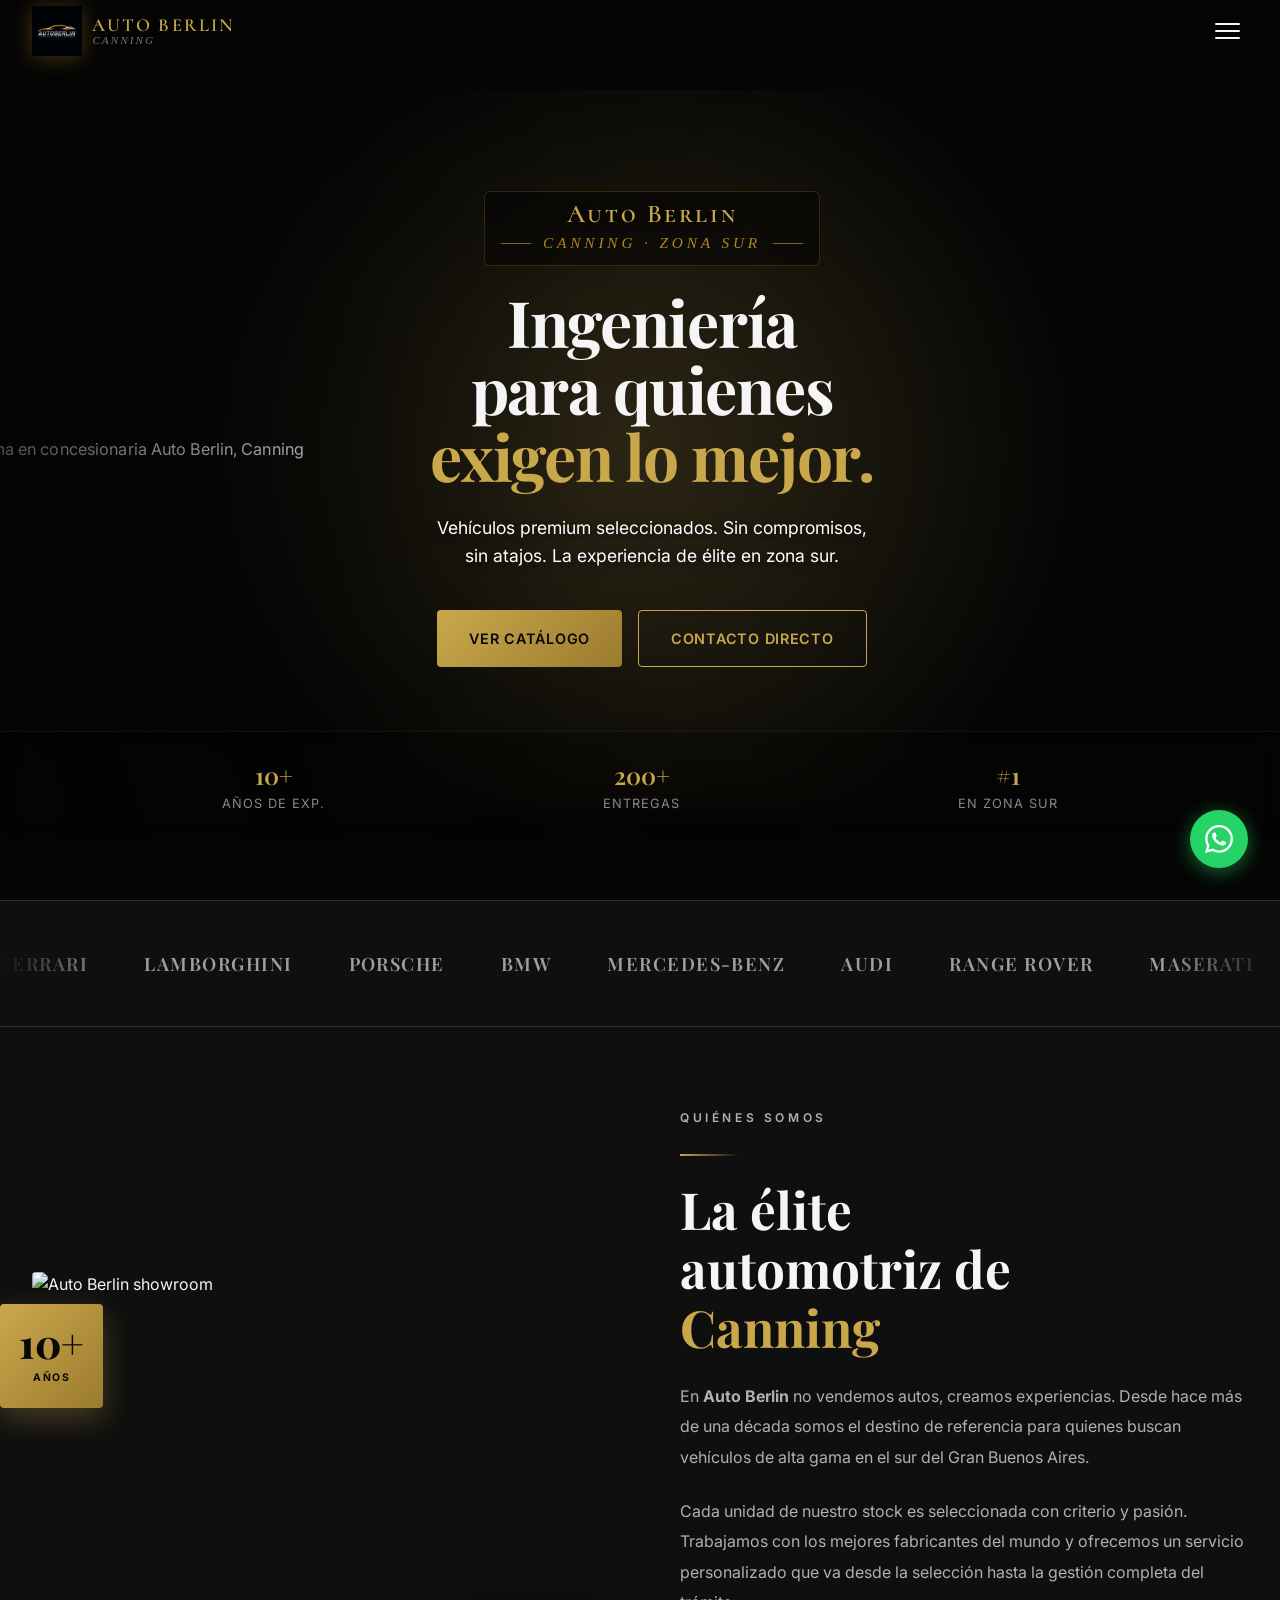
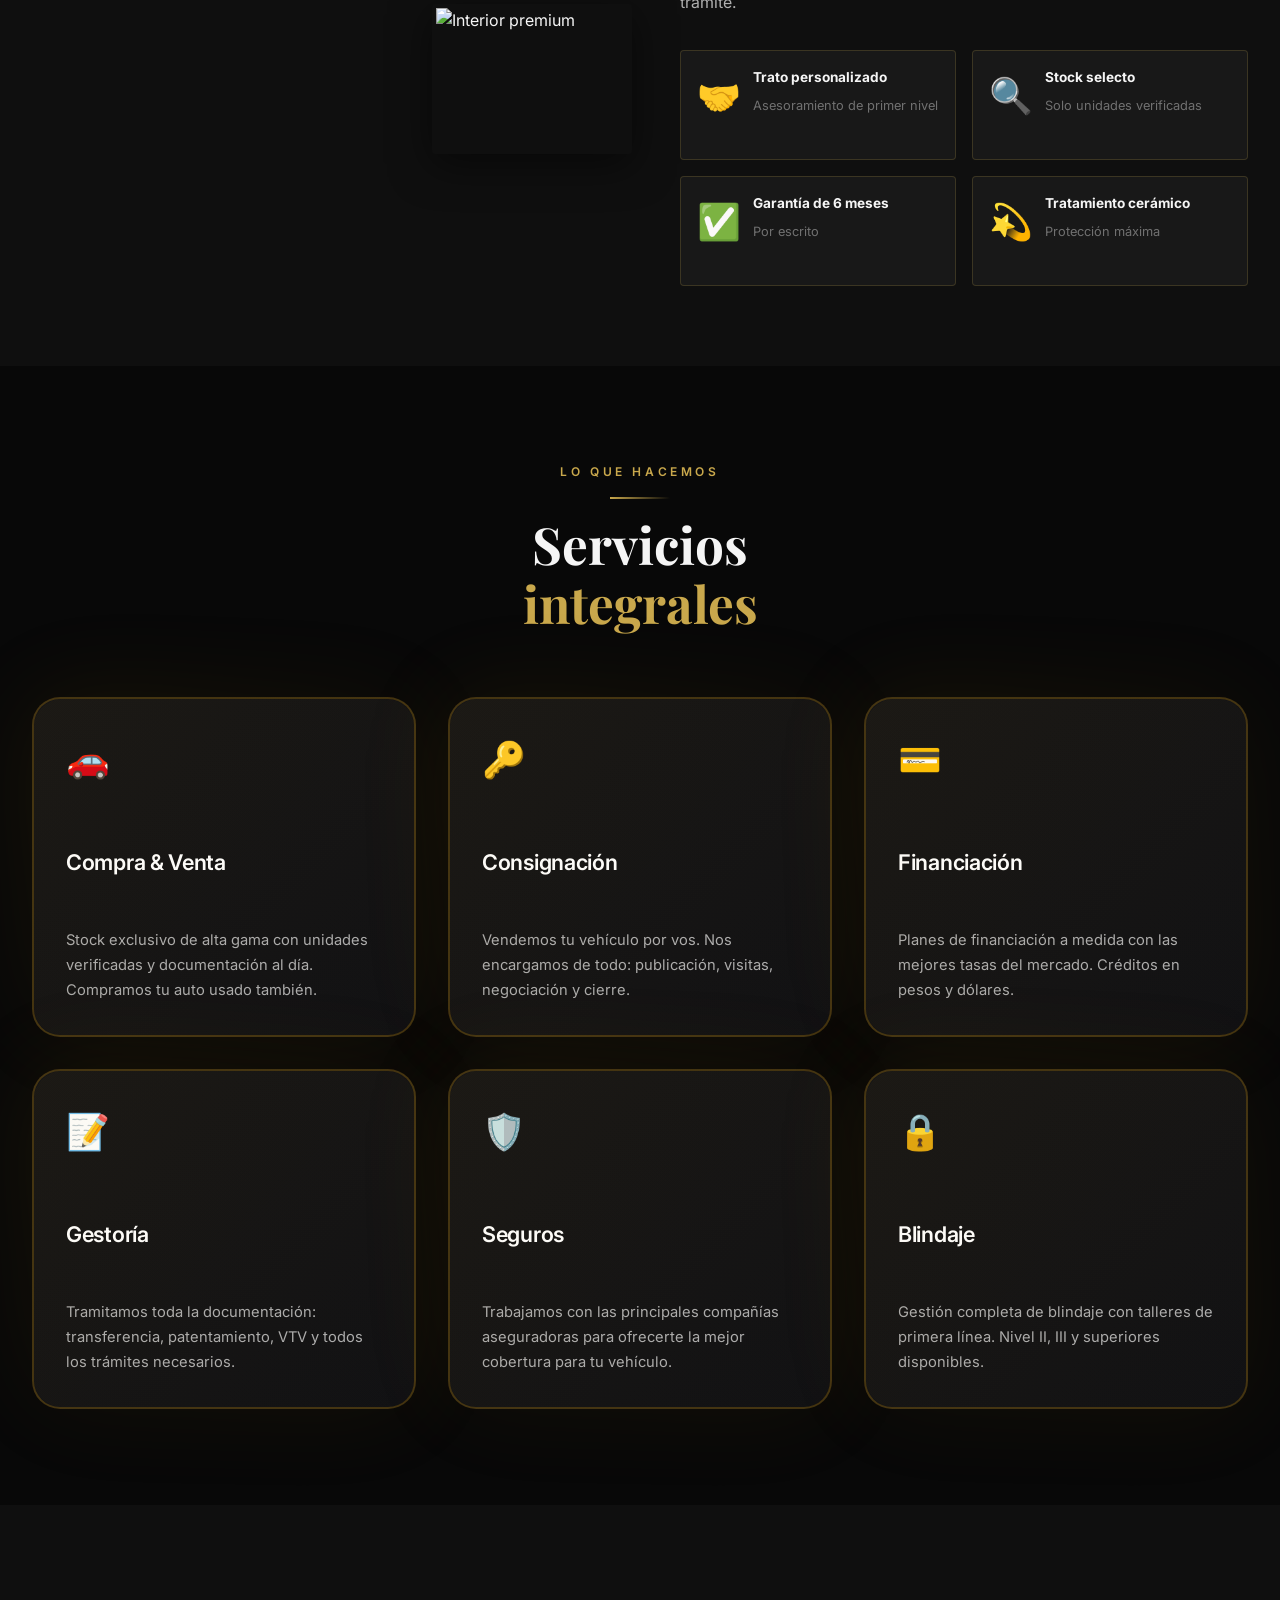
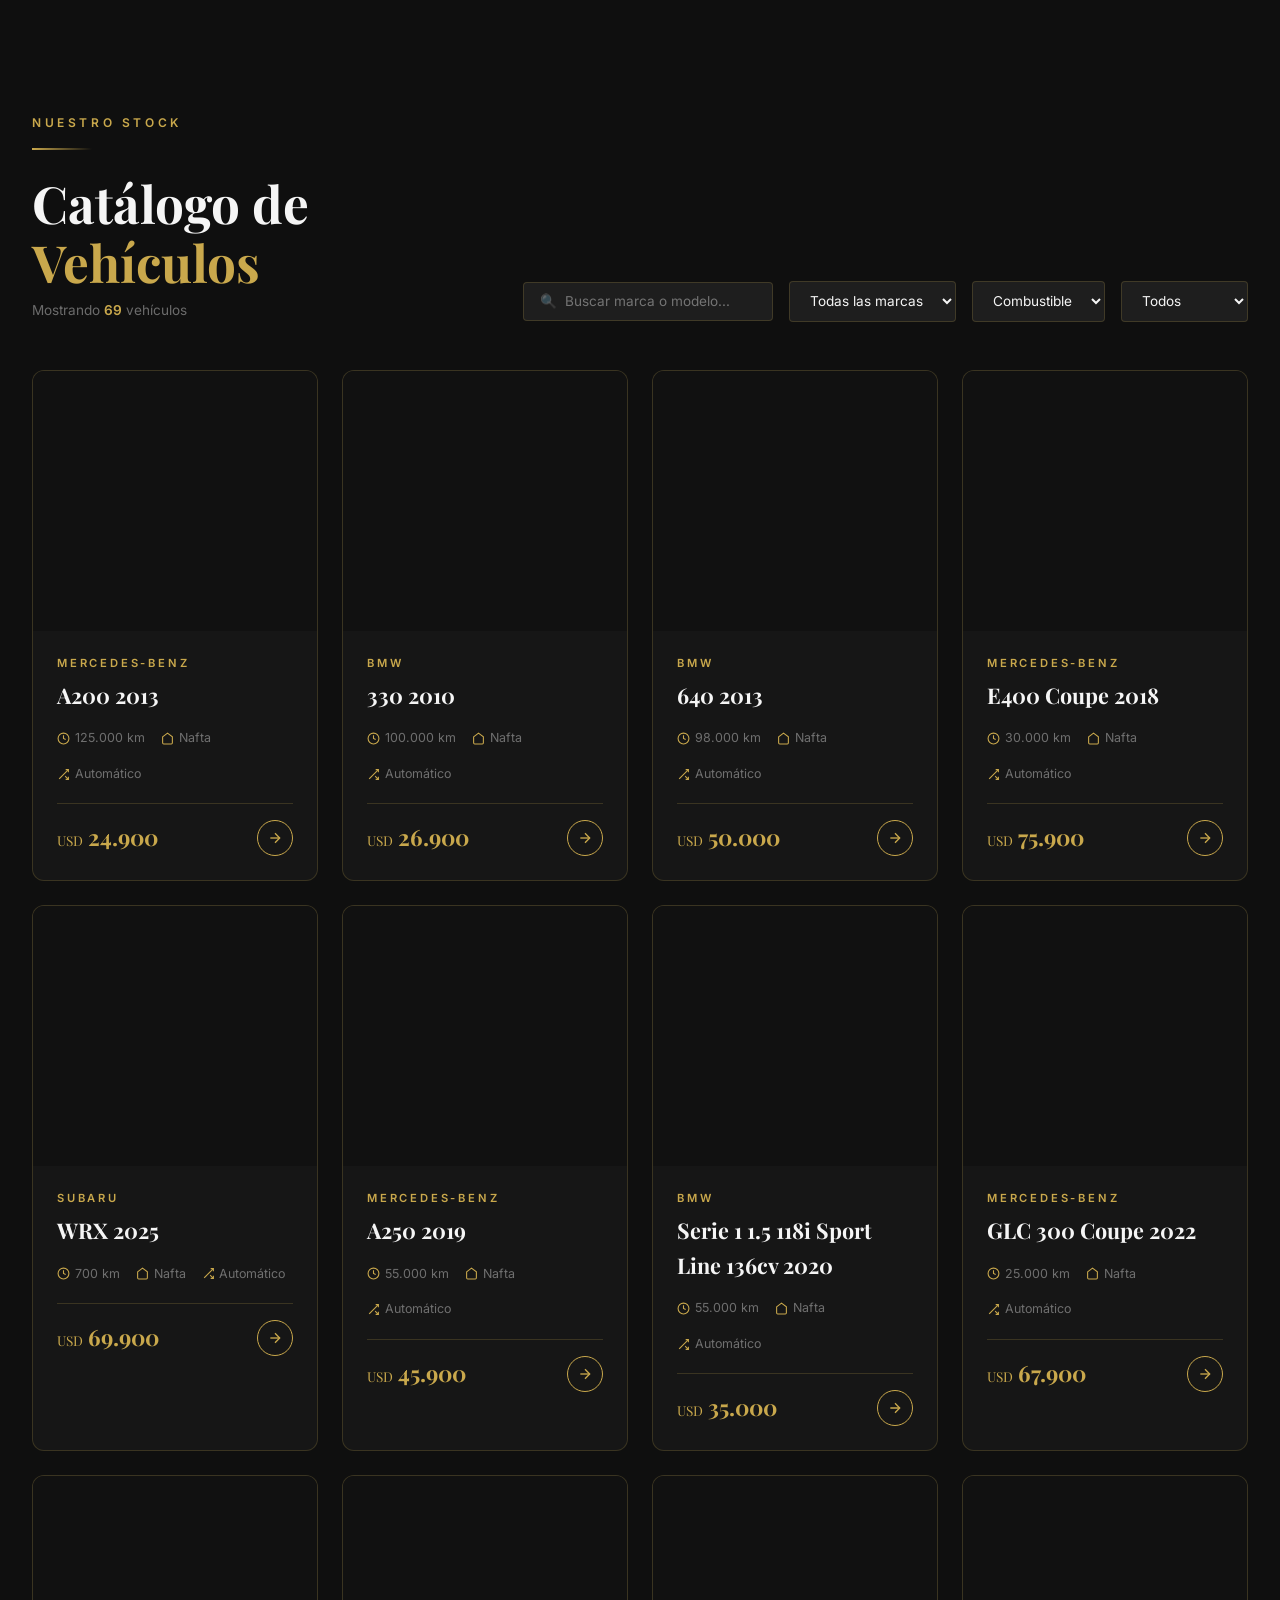
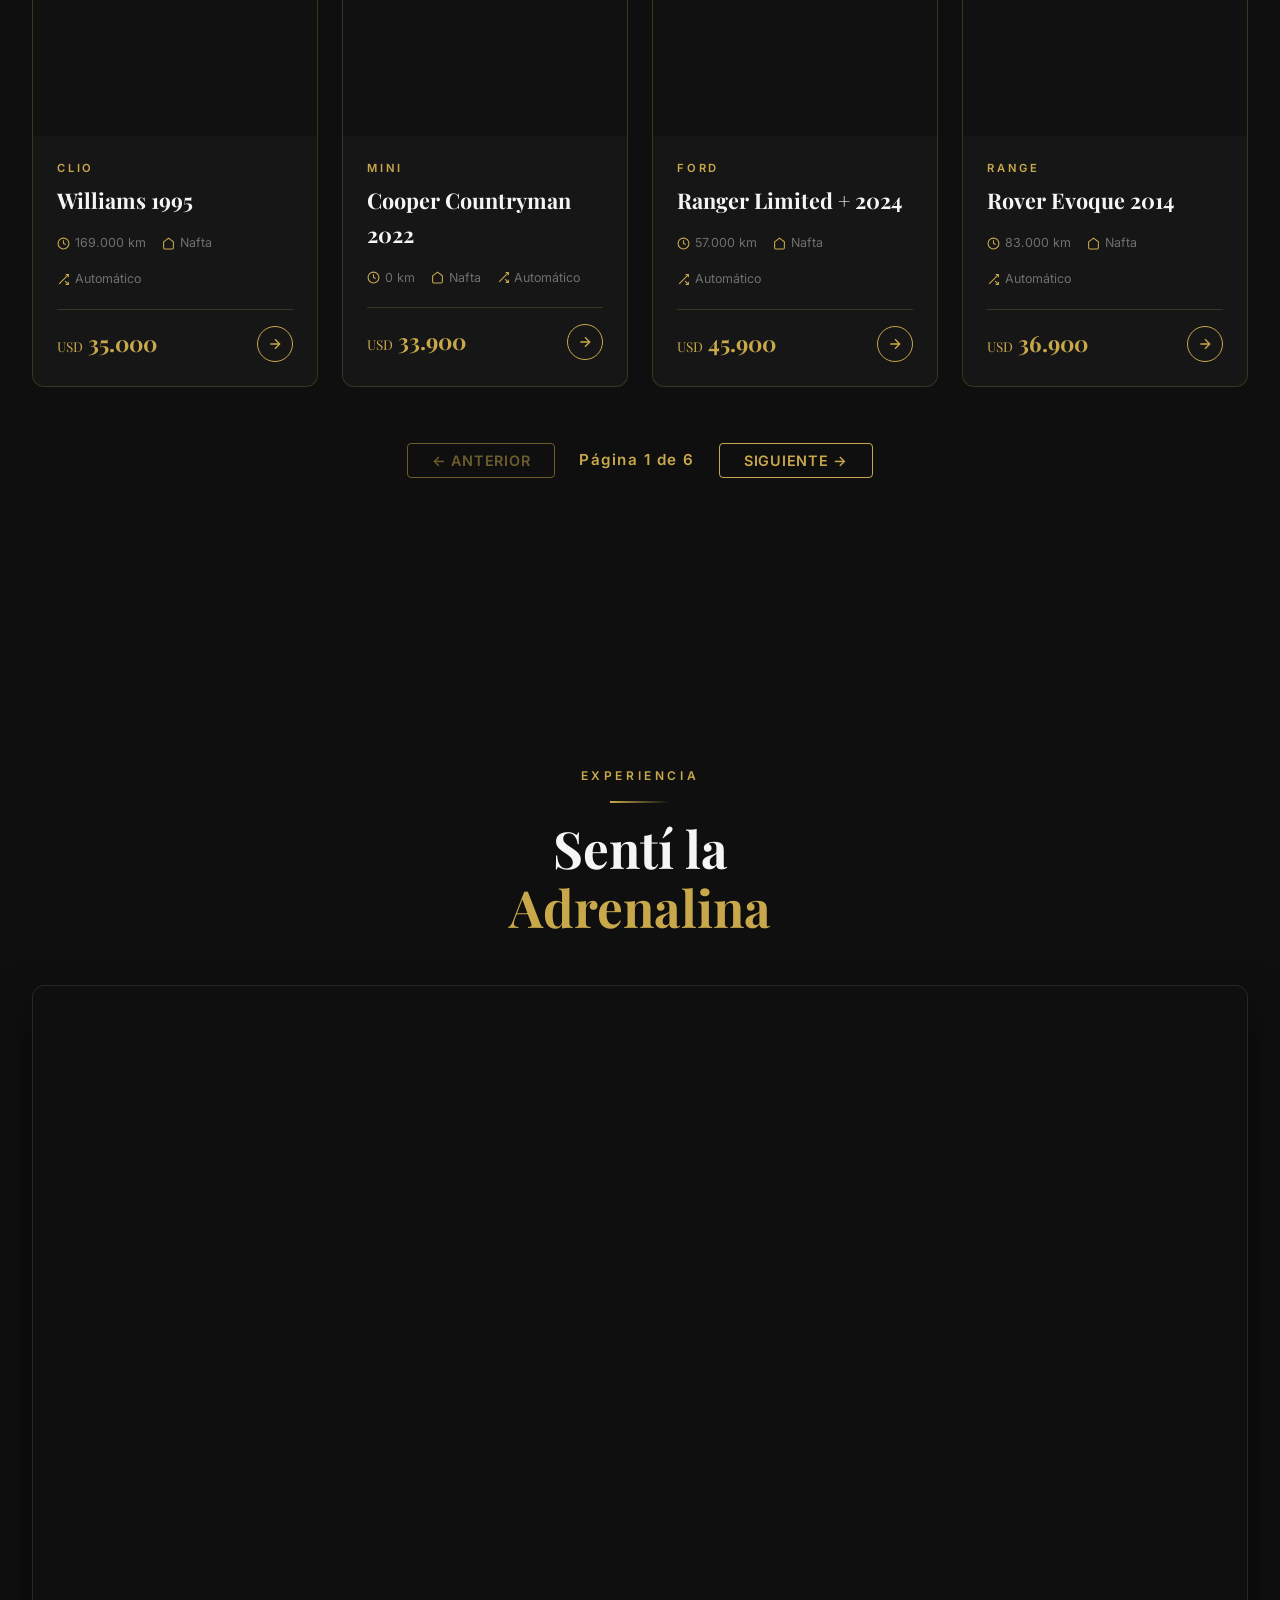
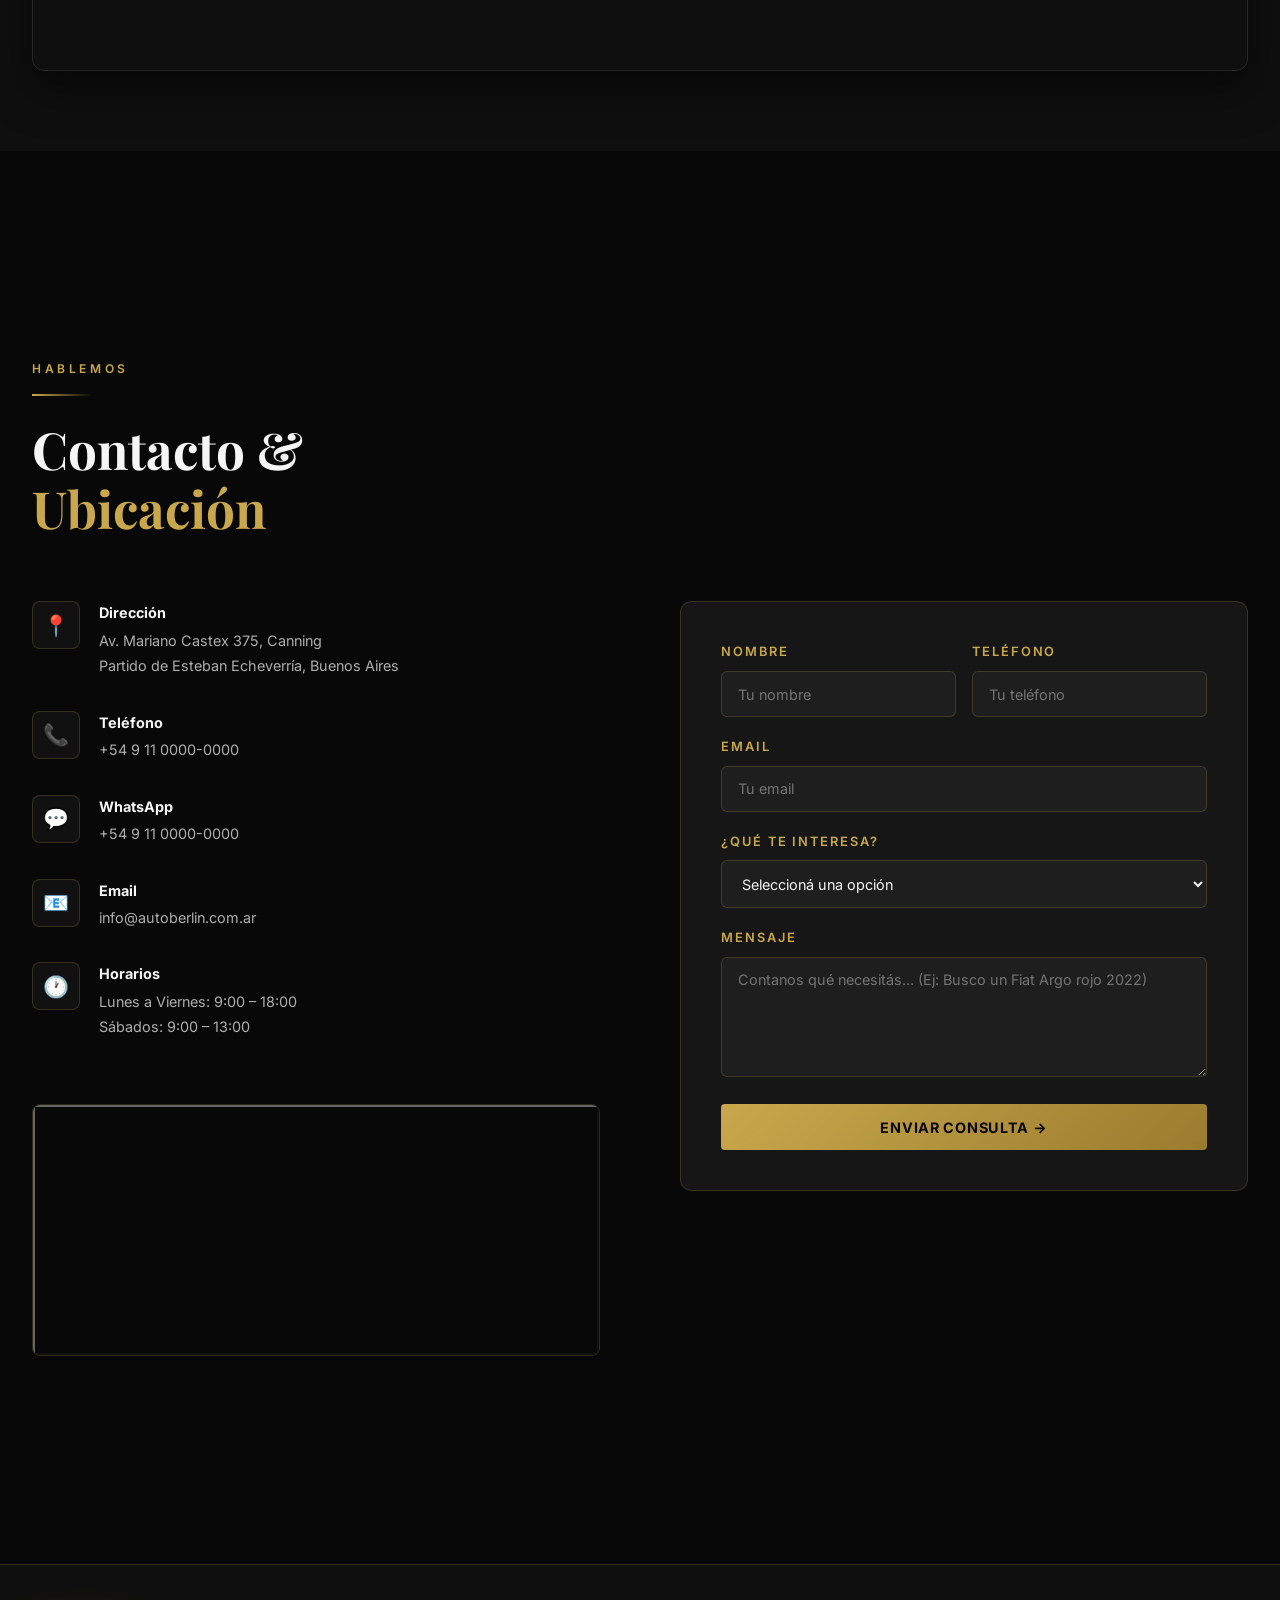
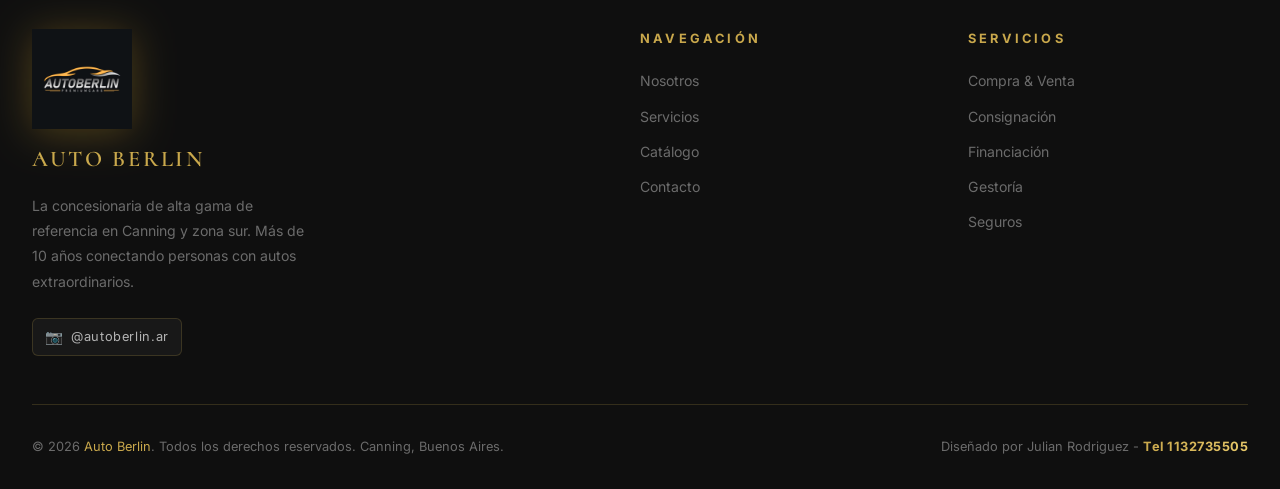
==== commit e580e618: "UX: dynamic placeholder and cleaner stock alert option text" ====
--- a/index.html
+++ b/index.html
@@ -656,13 +656,13 @@
                 <span class="field-error-msg" id="err-email">Por favor ingresá un email válido.</span>
               </div>
               <div class="form-group"><label>¿Qué te interesa?</label>
-                <select id="interes">
+                <select id="interes" onchange="onInteresChange(this)">
                   <option value="">Seleccioná una opción</option>
                   <option>Consulta por un vehículo</option>
                   <option>Vender mi auto</option>
                   <option>Financiación</option>
                   <option>Consignación</option>
-                  <option value="stock_alert">📬 Avisarme cuando tengan mi auto en stock</option>
+                  <option value="stock_alert">🔔 No está en stock, avisáme</option>
                   <option>Otro</option>
                 </select>
                 <span class="field-error-msg" id="err-interes">Por favor seleccioná una opción.</span>
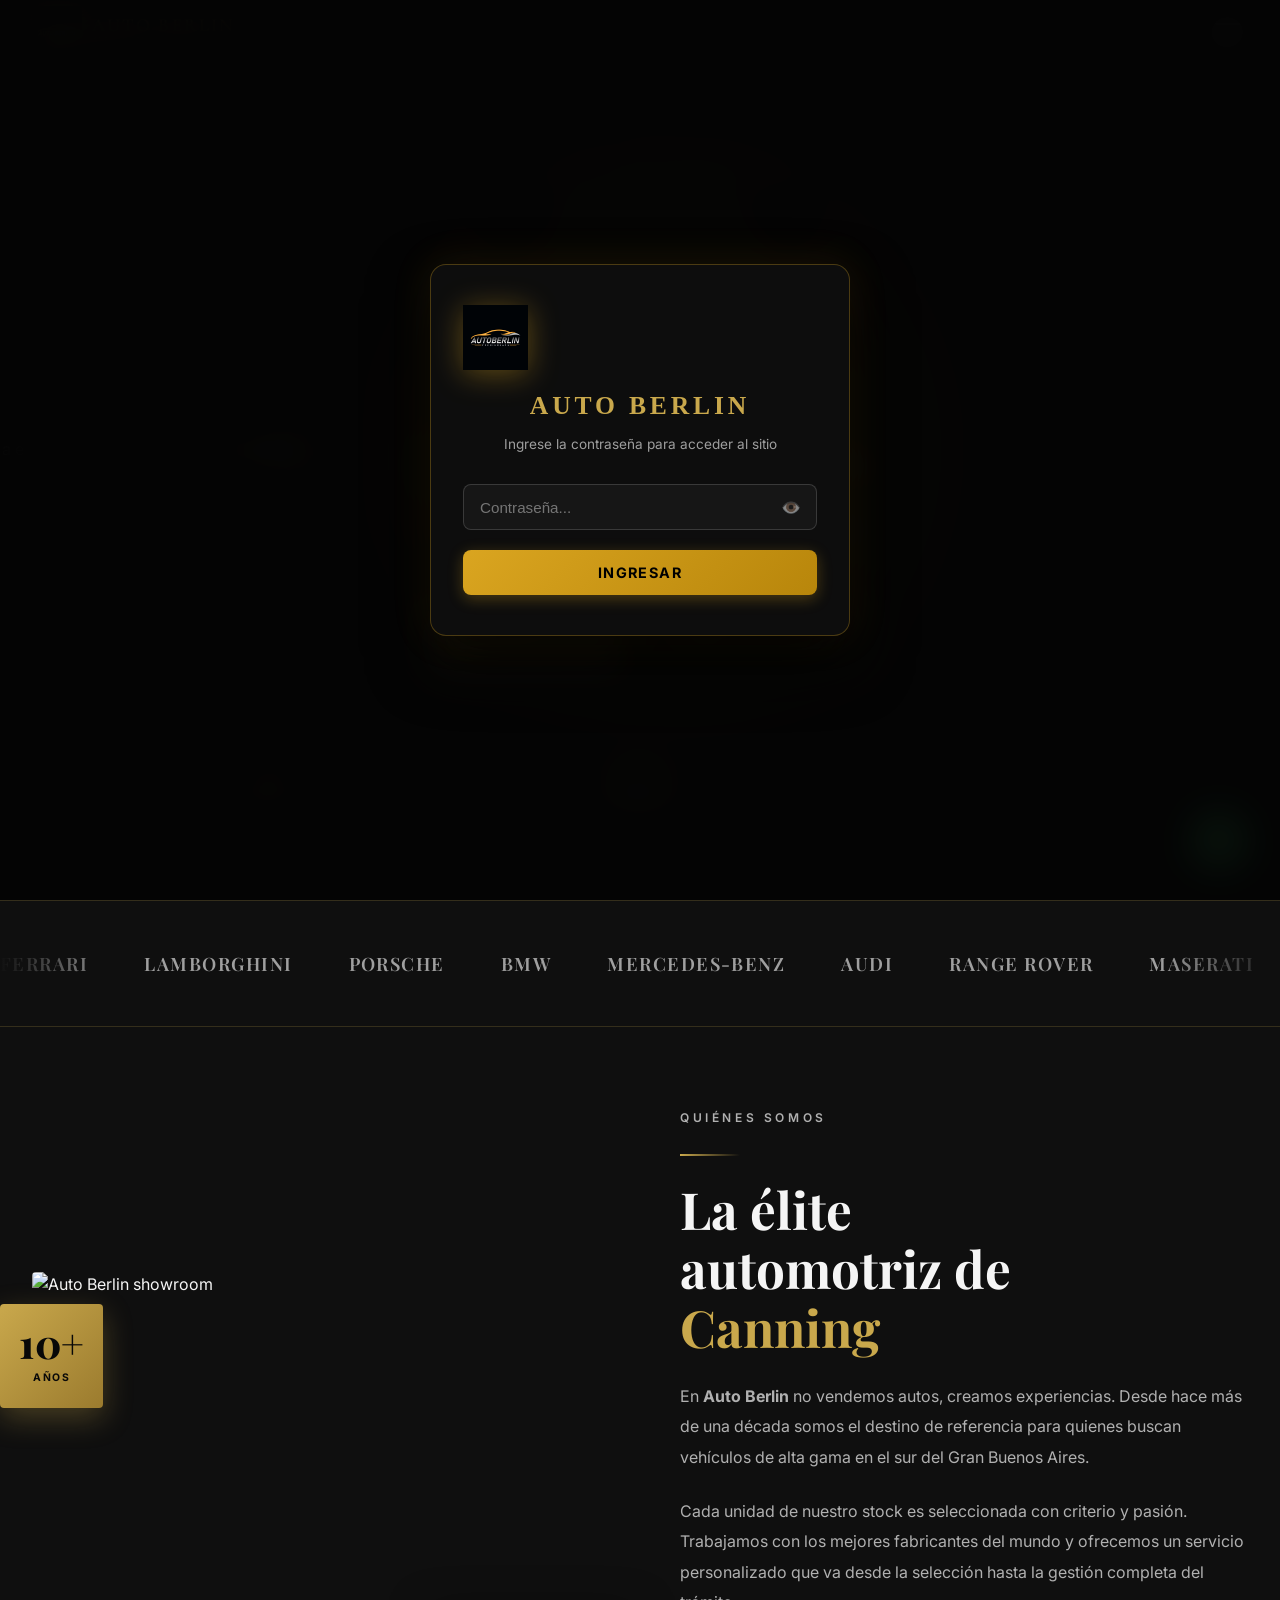
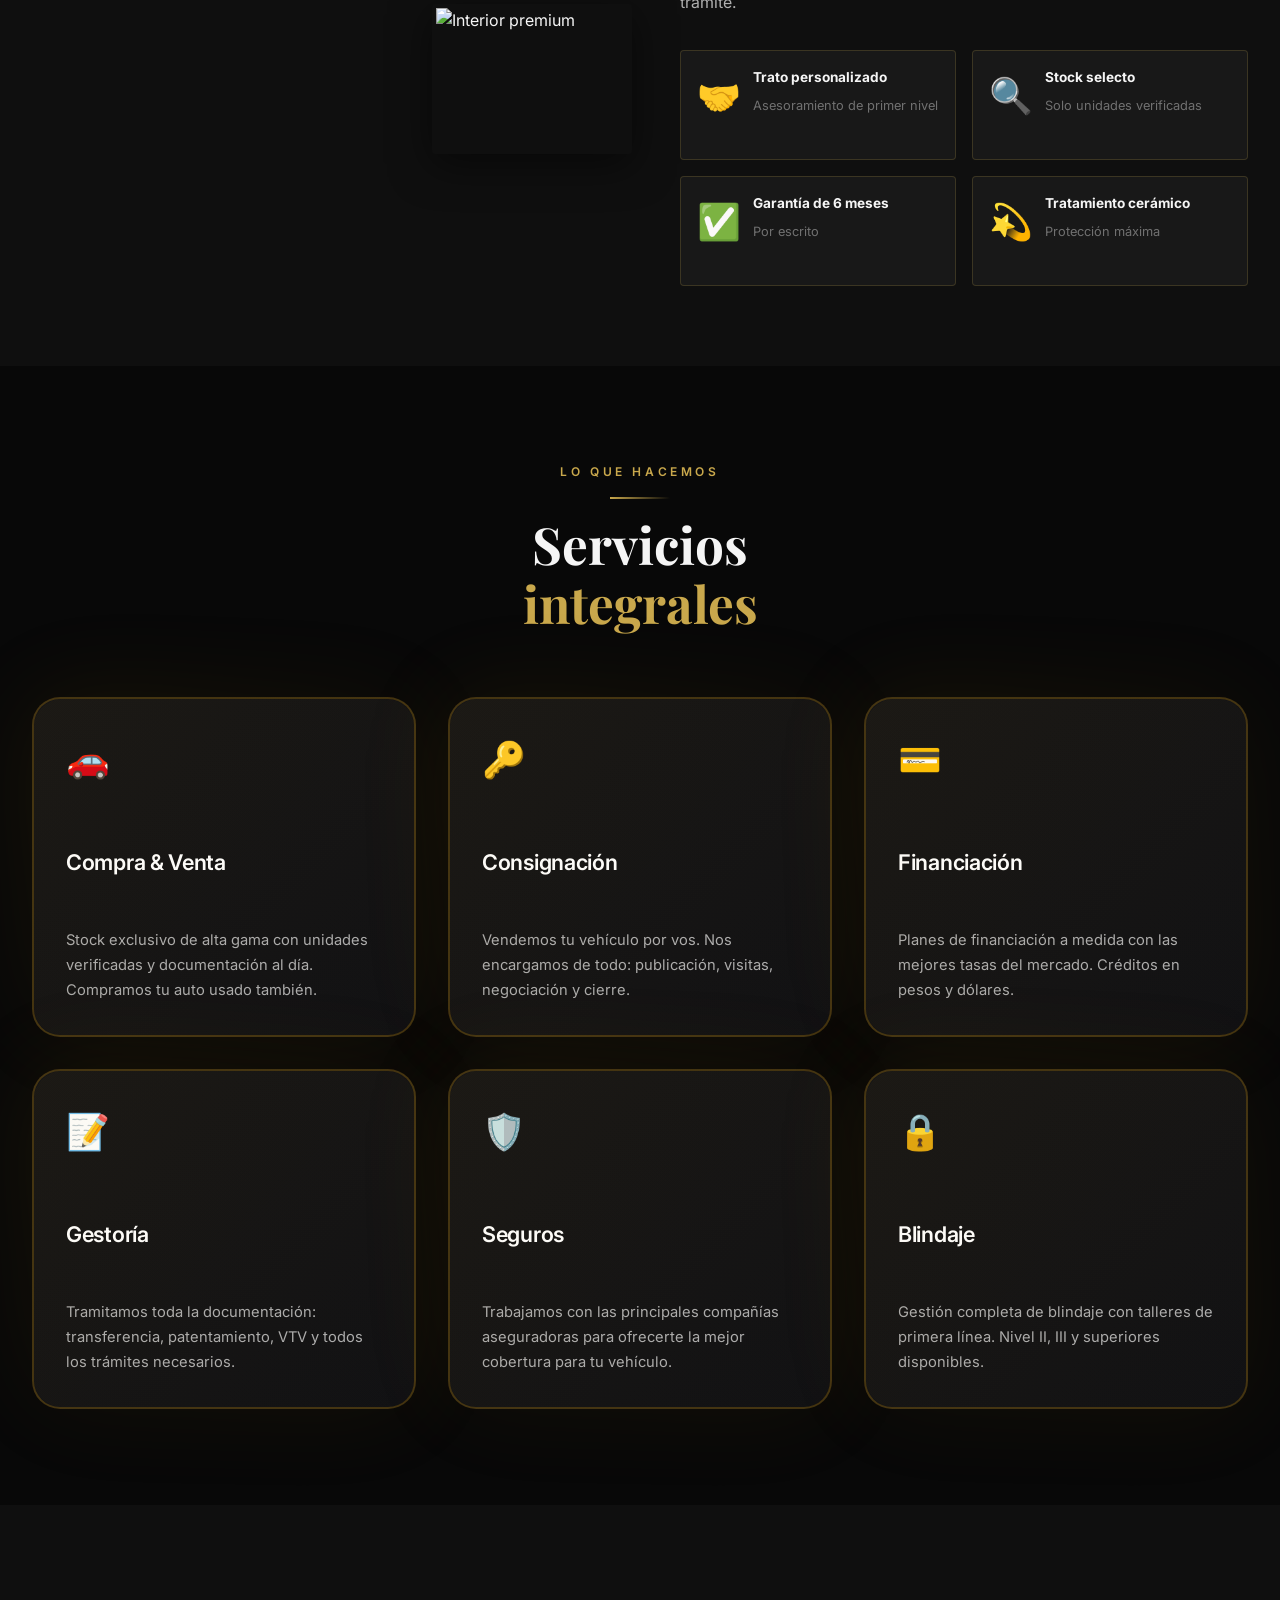
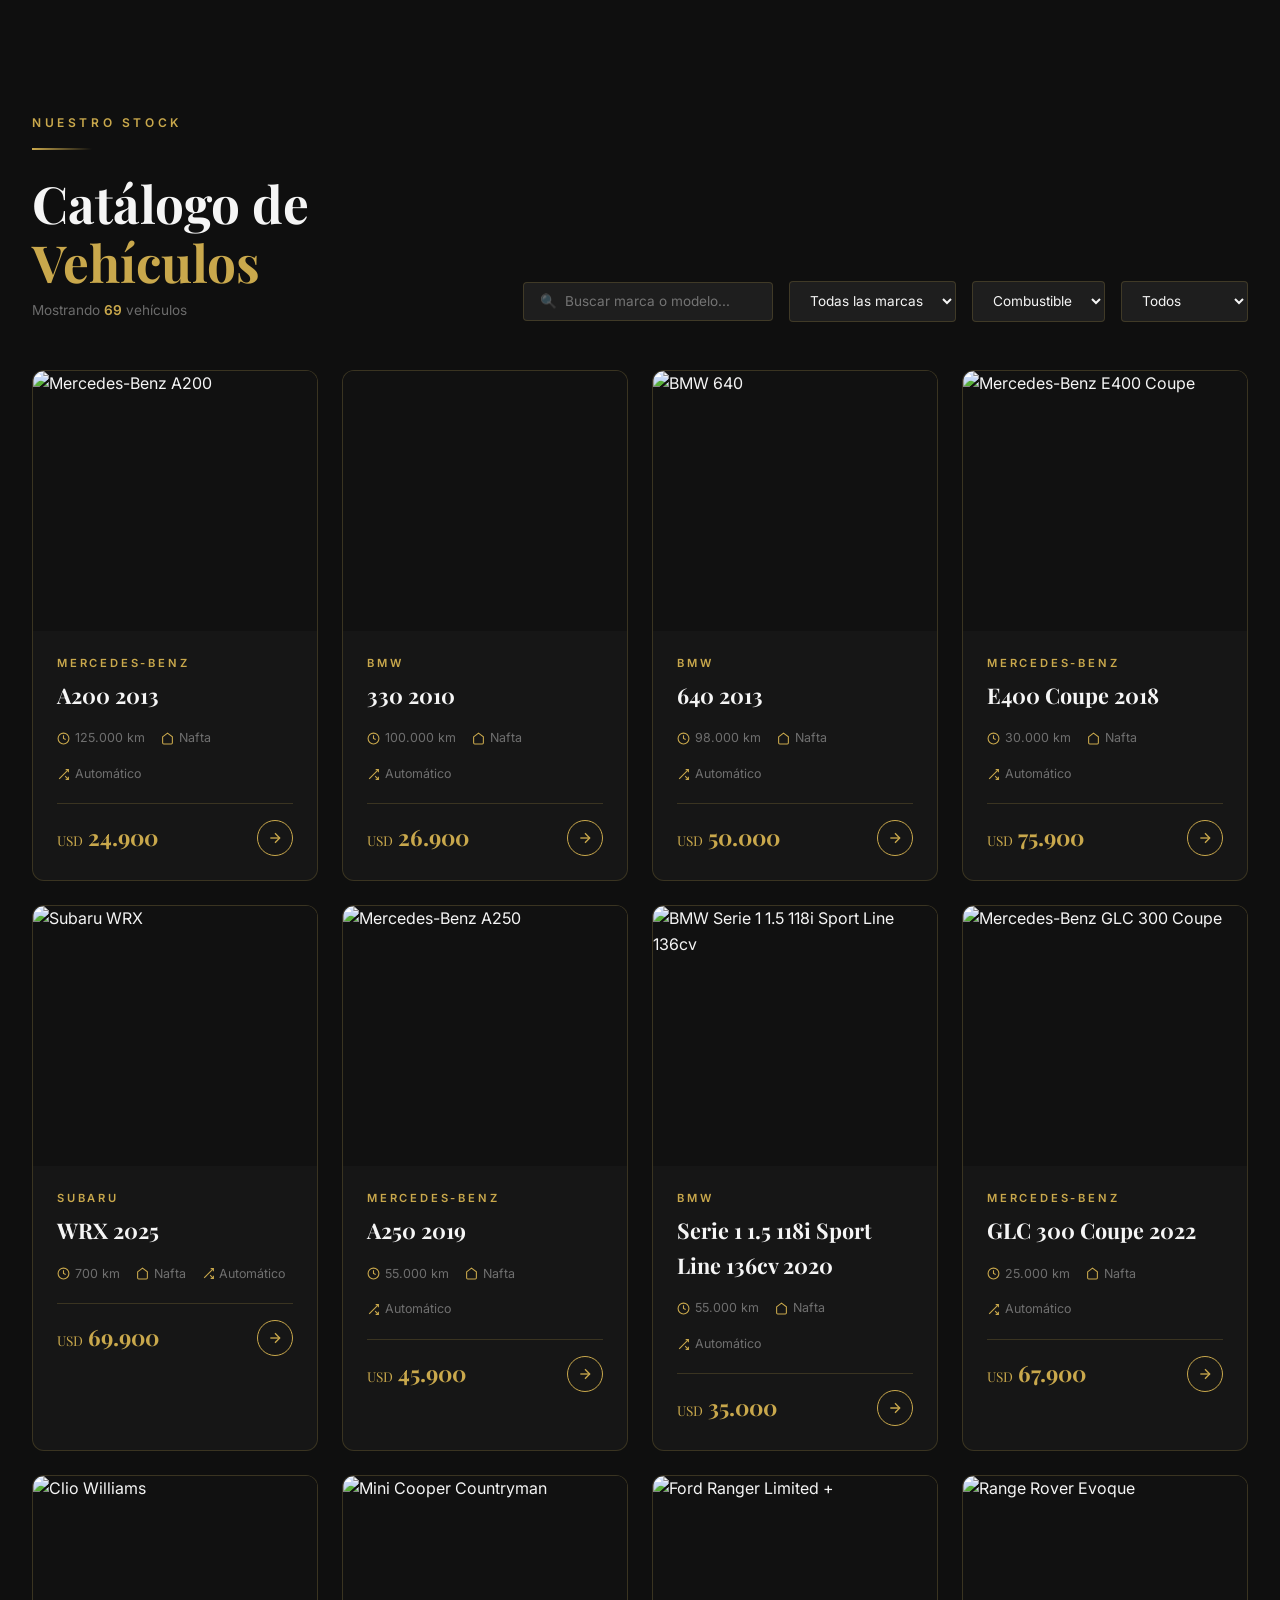
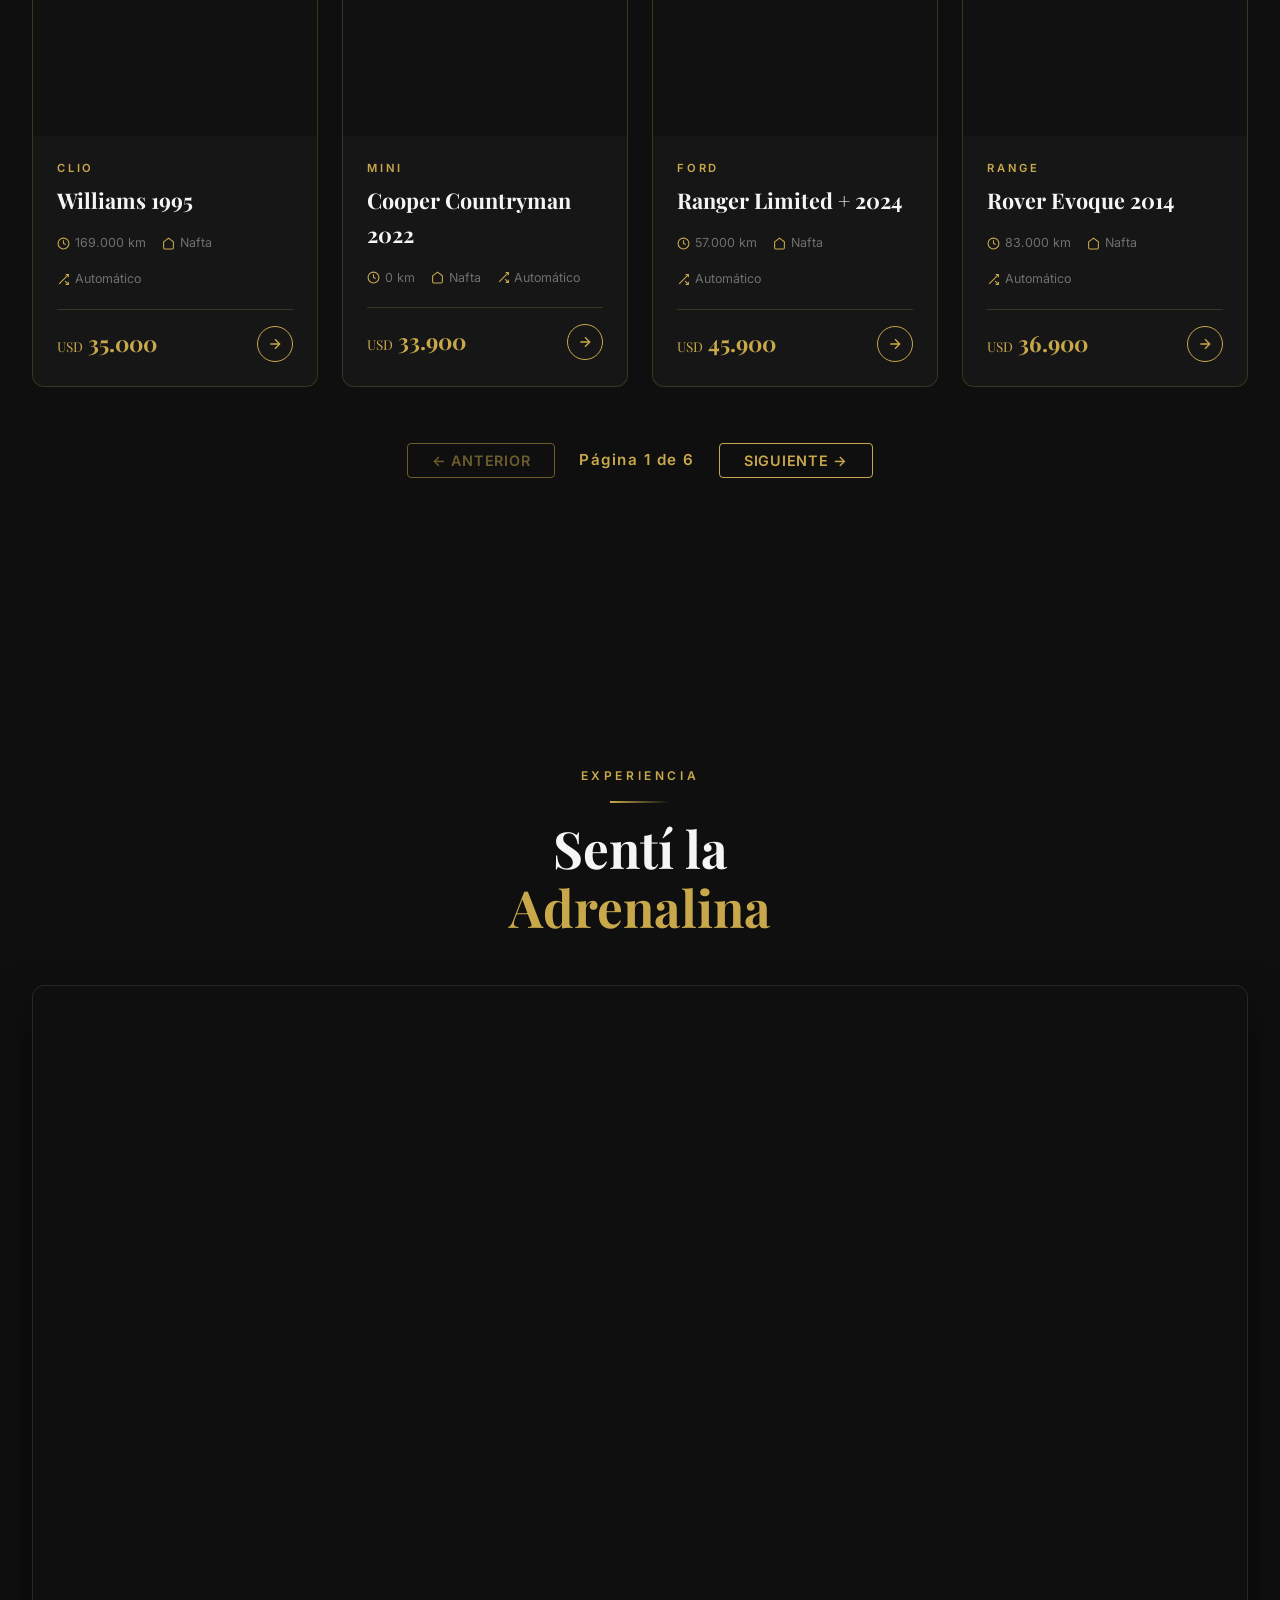
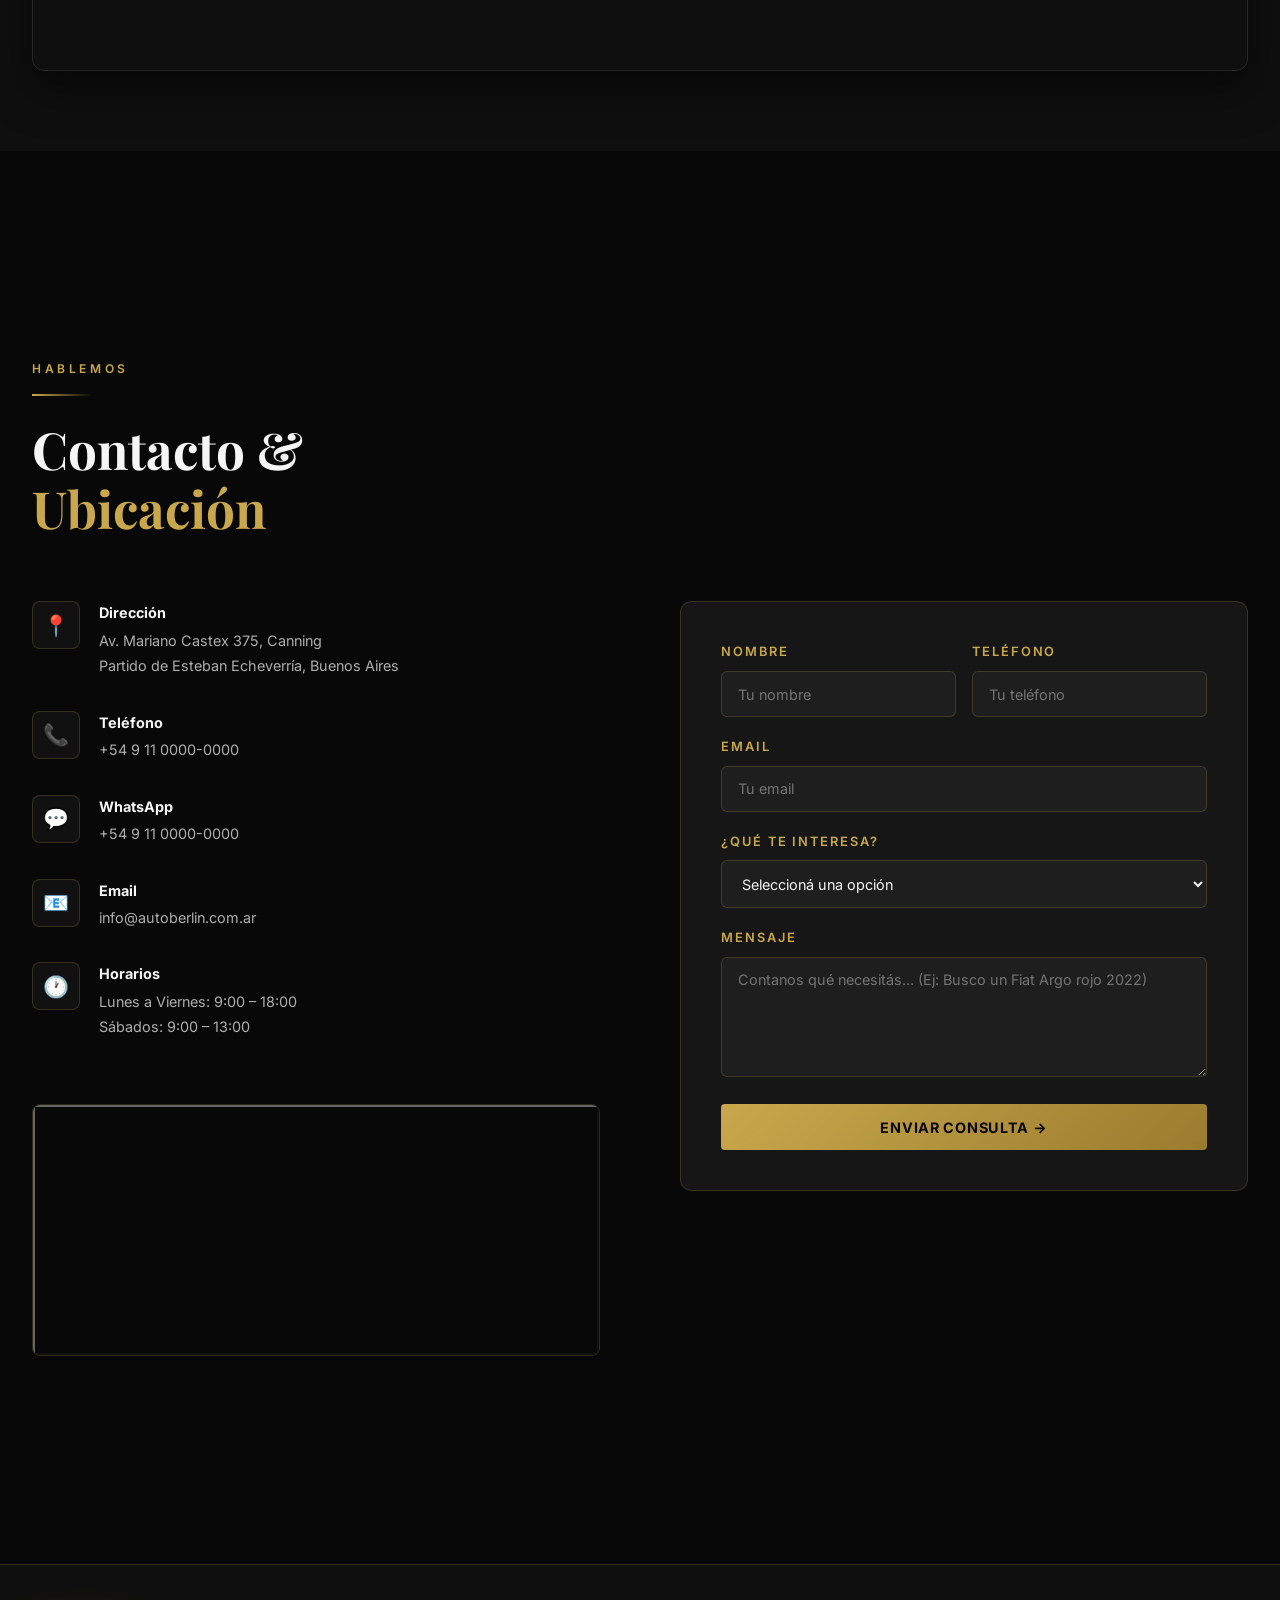
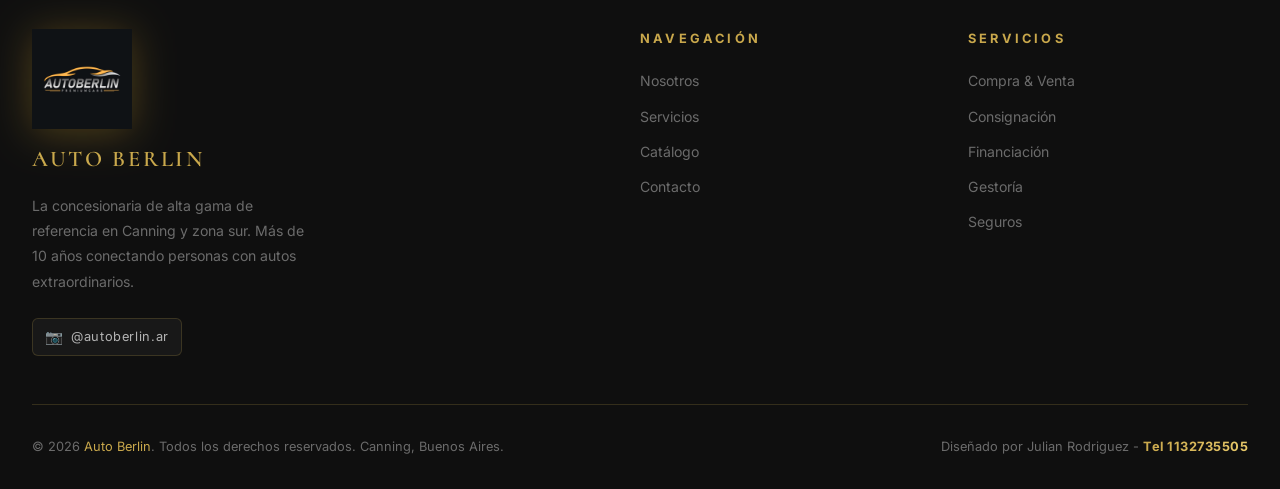
==== commit 03c59974: "Add password protection overlay login (PruebaWeb2526) and update admin styling" ====
--- a/index.html
+++ b/index.html
@@ -302,10 +302,179 @@
       25%       { transform: translateX(-6px); }
       75%       { transform: translateX(6px); }
     }
+
+    /* ── PRIVATE ACCESS MODAL (LOGIN LOCK) ── */
+    .site-lock-overlay {
+      position: fixed;
+      inset: 0;
+      z-index: 999999;
+      background: rgba(5, 5, 5, 0.94);
+      backdrop-filter: blur(18px);
+      -webkit-backdrop-filter: blur(18px);
+      display: flex;
+      align-items: center;
+      justify-content: center;
+      padding: 1.5rem;
+      transition: opacity 0.4s ease, visibility 0.4s ease;
+    }
+    .site-lock-overlay.hidden {
+      opacity: 0;
+      visibility: hidden;
+      pointer-events: none;
+    }
+    .site-lock-card {
+      background: #0d0d0d;
+      border: 1px solid rgba(218, 165, 32, 0.3);
+      box-shadow: 0 25px 60px rgba(0, 0, 0, 0.8), 0 0 40px rgba(218, 165, 32, 0.12);
+      border-radius: 16px;
+      width: 100%;
+      max-width: 420px;
+      padding: 2.5rem 2rem;
+      text-align: center;
+      position: relative;
+    }
+    .site-lock-logo {
+      height: 65px;
+      width: auto;
+      margin-bottom: 1rem;
+      filter: drop-shadow(0 4px 15px rgba(218, 165, 32, 0.4));
+    }
+    .site-lock-title {
+      font-family: 'Cormorant SC', serif;
+      font-size: 1.6rem;
+      letter-spacing: 0.15em;
+      color: var(--gold, #DAA520);
+      margin-bottom: 0.4rem;
+      font-weight: 700;
+    }
+    .site-lock-subtitle {
+      font-size: 0.85rem;
+      color: rgba(255, 255, 255, 0.6);
+      margin-bottom: 1.8rem;
+    }
+    .site-lock-field {
+      position: relative;
+      margin-bottom: 1.25rem;
+    }
+    .site-lock-input {
+      width: 100%;
+      background: rgba(255, 255, 255, 0.04);
+      border: 1px solid rgba(255, 255, 255, 0.15);
+      border-radius: 8px;
+      padding: 0.85rem 2.8rem 0.85rem 1rem;
+      color: #fff;
+      font-size: 0.95rem;
+      outline: none;
+      transition: all 0.3s ease;
+      box-sizing: border-box;
+    }
+    .site-lock-input:focus {
+      border-color: var(--gold, #DAA520);
+      box-shadow: 0 0 12px rgba(218, 165, 32, 0.25);
+    }
+    .site-lock-toggle-pwd {
+      position: absolute;
+      right: 12px;
+      top: 50%;
+      transform: translateY(-50%);
+      background: none;
+      border: none;
+      color: rgba(255, 255, 255, 0.5);
+      cursor: pointer;
+      font-size: 1rem;
+      padding: 4px;
+    }
+    .site-lock-toggle-pwd:hover {
+      color: var(--gold, #DAA520);
+    }
+    .site-lock-btn {
+      width: 100%;
+      background: linear-gradient(135deg, #DAA520 0%, #B8860B 100%);
+      color: #000;
+      border: none;
+      border-radius: 8px;
+      padding: 0.85rem;
+      font-weight: 700;
+      font-size: 0.9rem;
+      letter-spacing: 0.1em;
+      text-transform: uppercase;
+      cursor: pointer;
+      transition: all 0.3s ease;
+      box-shadow: 0 4px 15px rgba(218, 165, 32, 0.3);
+    }
+    .site-lock-btn:hover {
+      transform: translateY(-2px);
+      box-shadow: 0 6px 20px rgba(218, 165, 32, 0.45);
+    }
+    .site-lock-error {
+      color: #ff5252;
+      font-size: 0.8rem;
+      margin-top: 0.8rem;
+      display: none;
+    }
   </style>
+  <script>
+    (function() {
+      const AUTH_KEY = 'autoberlin_authenticated';
+      const PASS = 'PruebaWeb2526';
+
+      function checkAuth() {
+        const overlay = document.getElementById('siteLockOverlay');
+        if (sessionStorage.getItem(AUTH_KEY) === 'true') {
+          if (overlay) overlay.classList.add('hidden');
+          document.body.style.overflow = '';
+        } else {
+          if (overlay) overlay.classList.remove('hidden');
+          document.body.style.overflow = 'hidden';
+        }
+      }
+
+      window.handleSiteLockSubmit = function(e) {
+        e.preventDefault();
+        const input = document.getElementById('siteLockInput');
+        const errorEl = document.getElementById('siteLockError');
+        if (input.value === PASS) {
+          sessionStorage.setItem(AUTH_KEY, 'true');
+          const overlay = document.getElementById('siteLockOverlay');
+          if (overlay) overlay.classList.add('hidden');
+          document.body.style.overflow = '';
+        } else {
+          if (errorEl) errorEl.style.display = 'block';
+          input.value = '';
+          input.focus();
+        }
+      };
+
+      window.toggleSiteLockPassword = function() {
+        const input = document.getElementById('siteLockInput');
+        if (input) {
+          input.type = input.type === 'password' ? 'text' : 'password';
+        }
+      };
+
+      document.addEventListener('DOMContentLoaded', checkAuth);
+    })();
+  </script>
 </head>
 
 <body>
+
+  <!-- SITE LOCK OVERLAY (LOGIN) -->
+  <div id="siteLockOverlay" class="site-lock-overlay">
+    <div class="site-lock-card">
+      <img src="img/logo.jpg" alt="Auto Berlin Logo" class="site-lock-logo">
+      <h2 class="site-lock-title">AUTO BERLIN</h2>
+      <p class="site-lock-subtitle">Ingrese la contraseña para acceder al sitio</p>
+      <form id="siteLockForm" onsubmit="handleSiteLockSubmit(event)">
+        <div class="site-lock-field">
+          <input type="password" id="siteLockInput" class="site-lock-input" placeholder="Contraseña..." autocomplete="current-password" required>
+          <button type="button" class="site-lock-toggle-pwd" onclick="toggleSiteLockPassword()" title="Mostrar/ocultar contraseña">👁️</button>
+        </div>
+        <button type="submit" class="site-lock-btn">Ingresar</button>
+        <div id="siteLockError" class="site-lock-error">Contraseña incorrecta. Por favor intente nuevamente.</div>
+      </form>
+    </div>
+  </div>
 
   <!-- NAV -->
   <nav id="navbar">
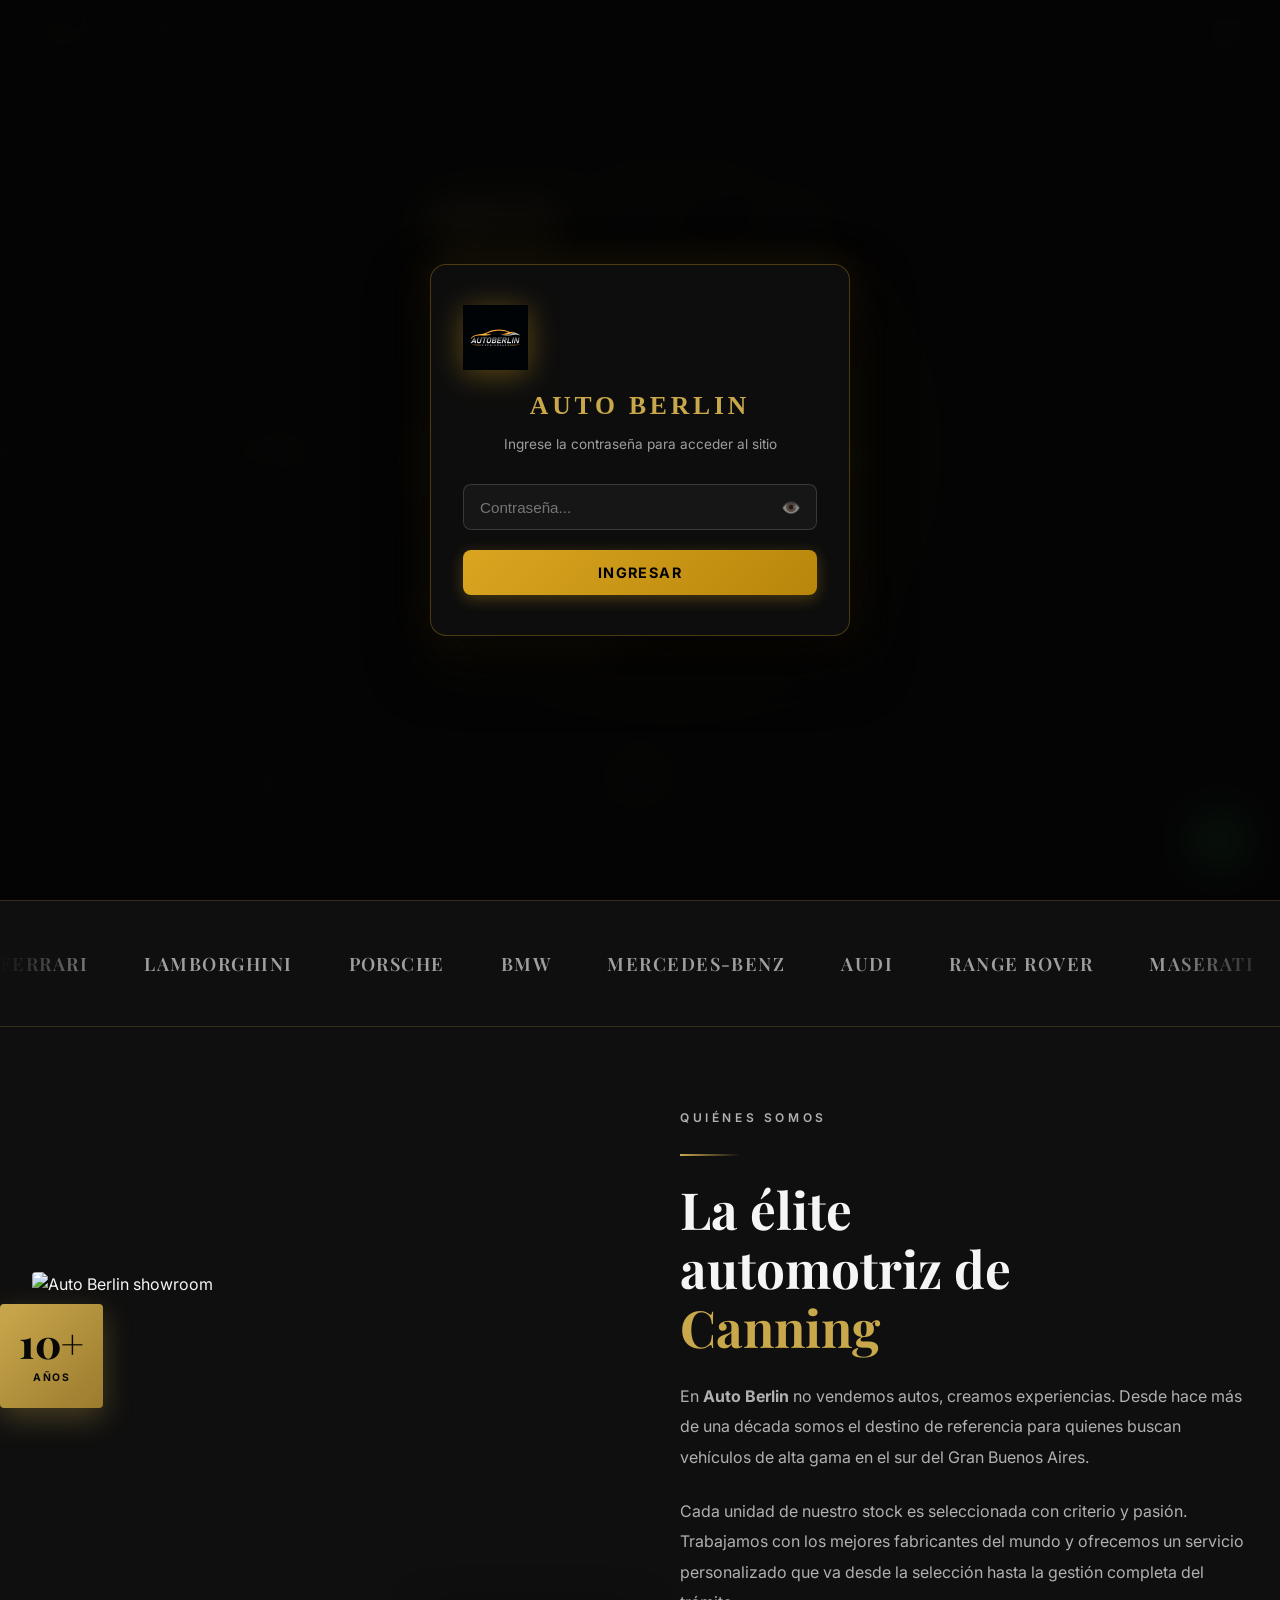
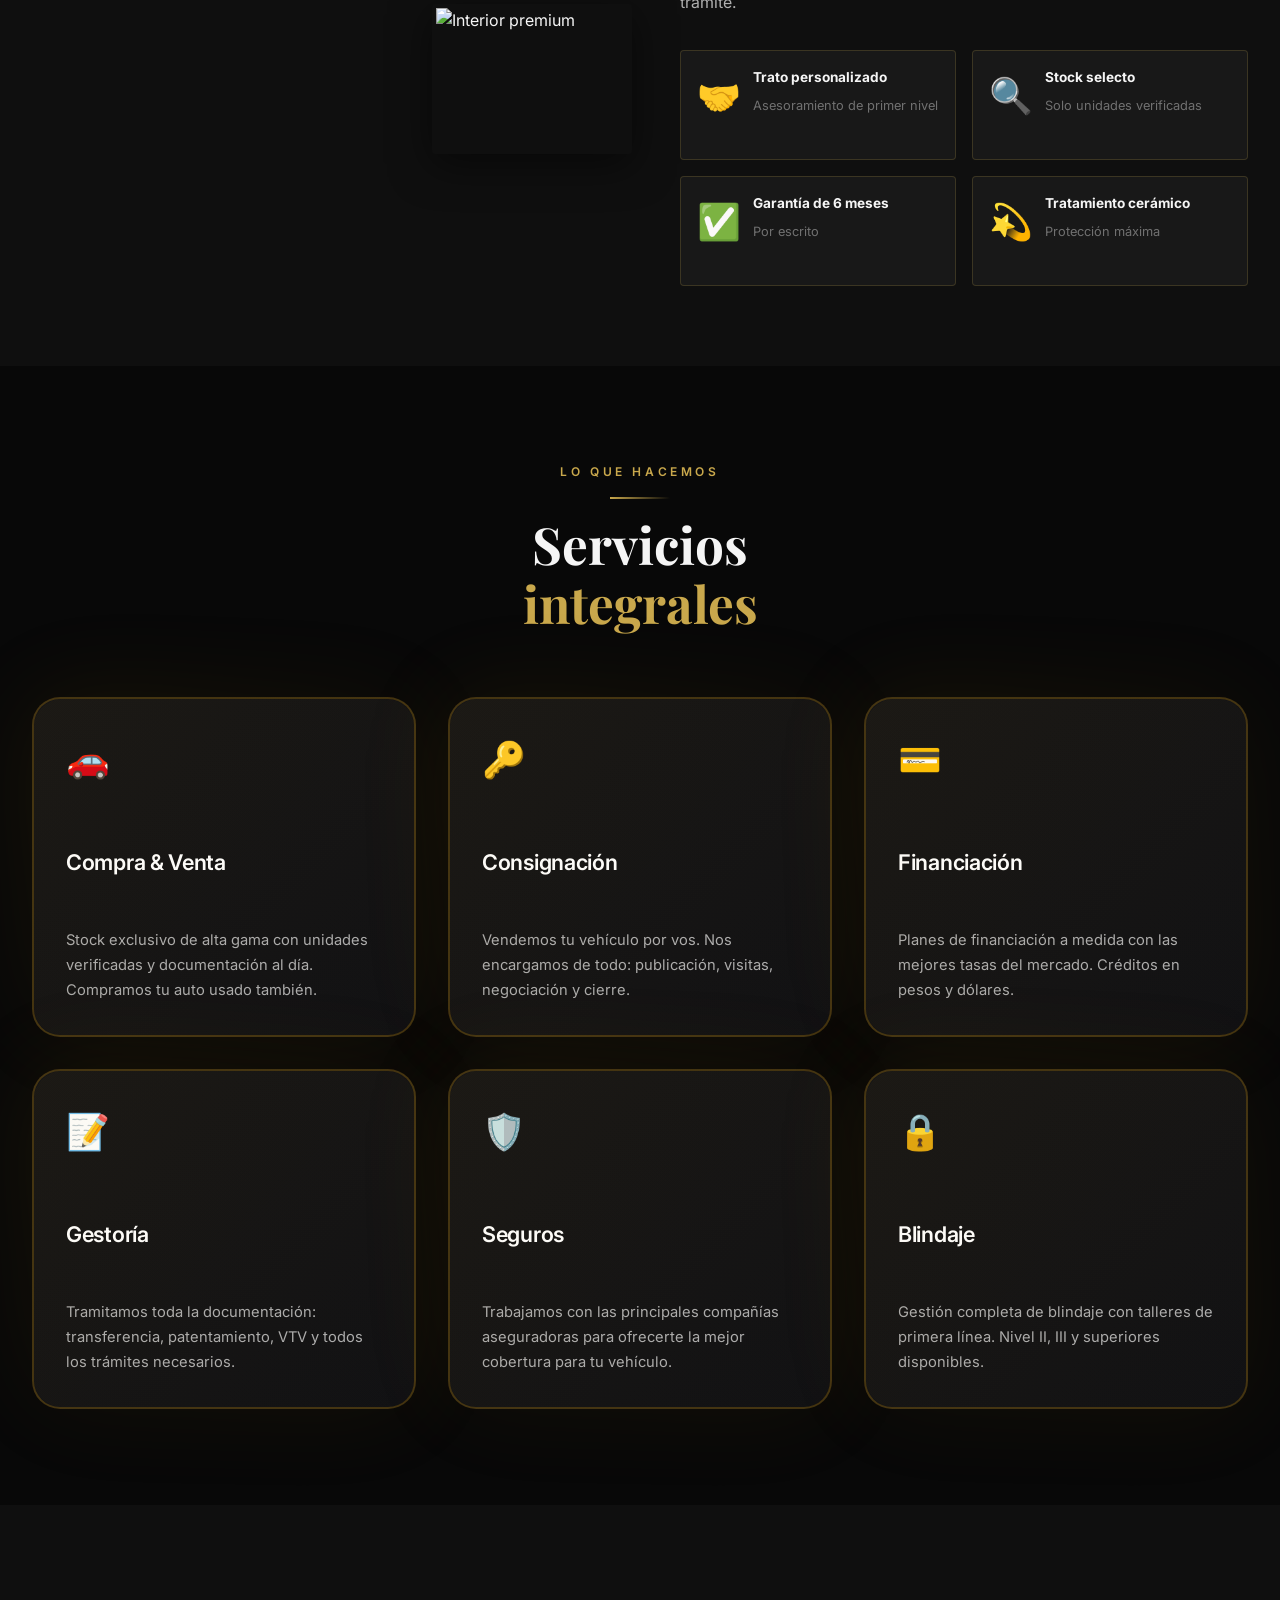
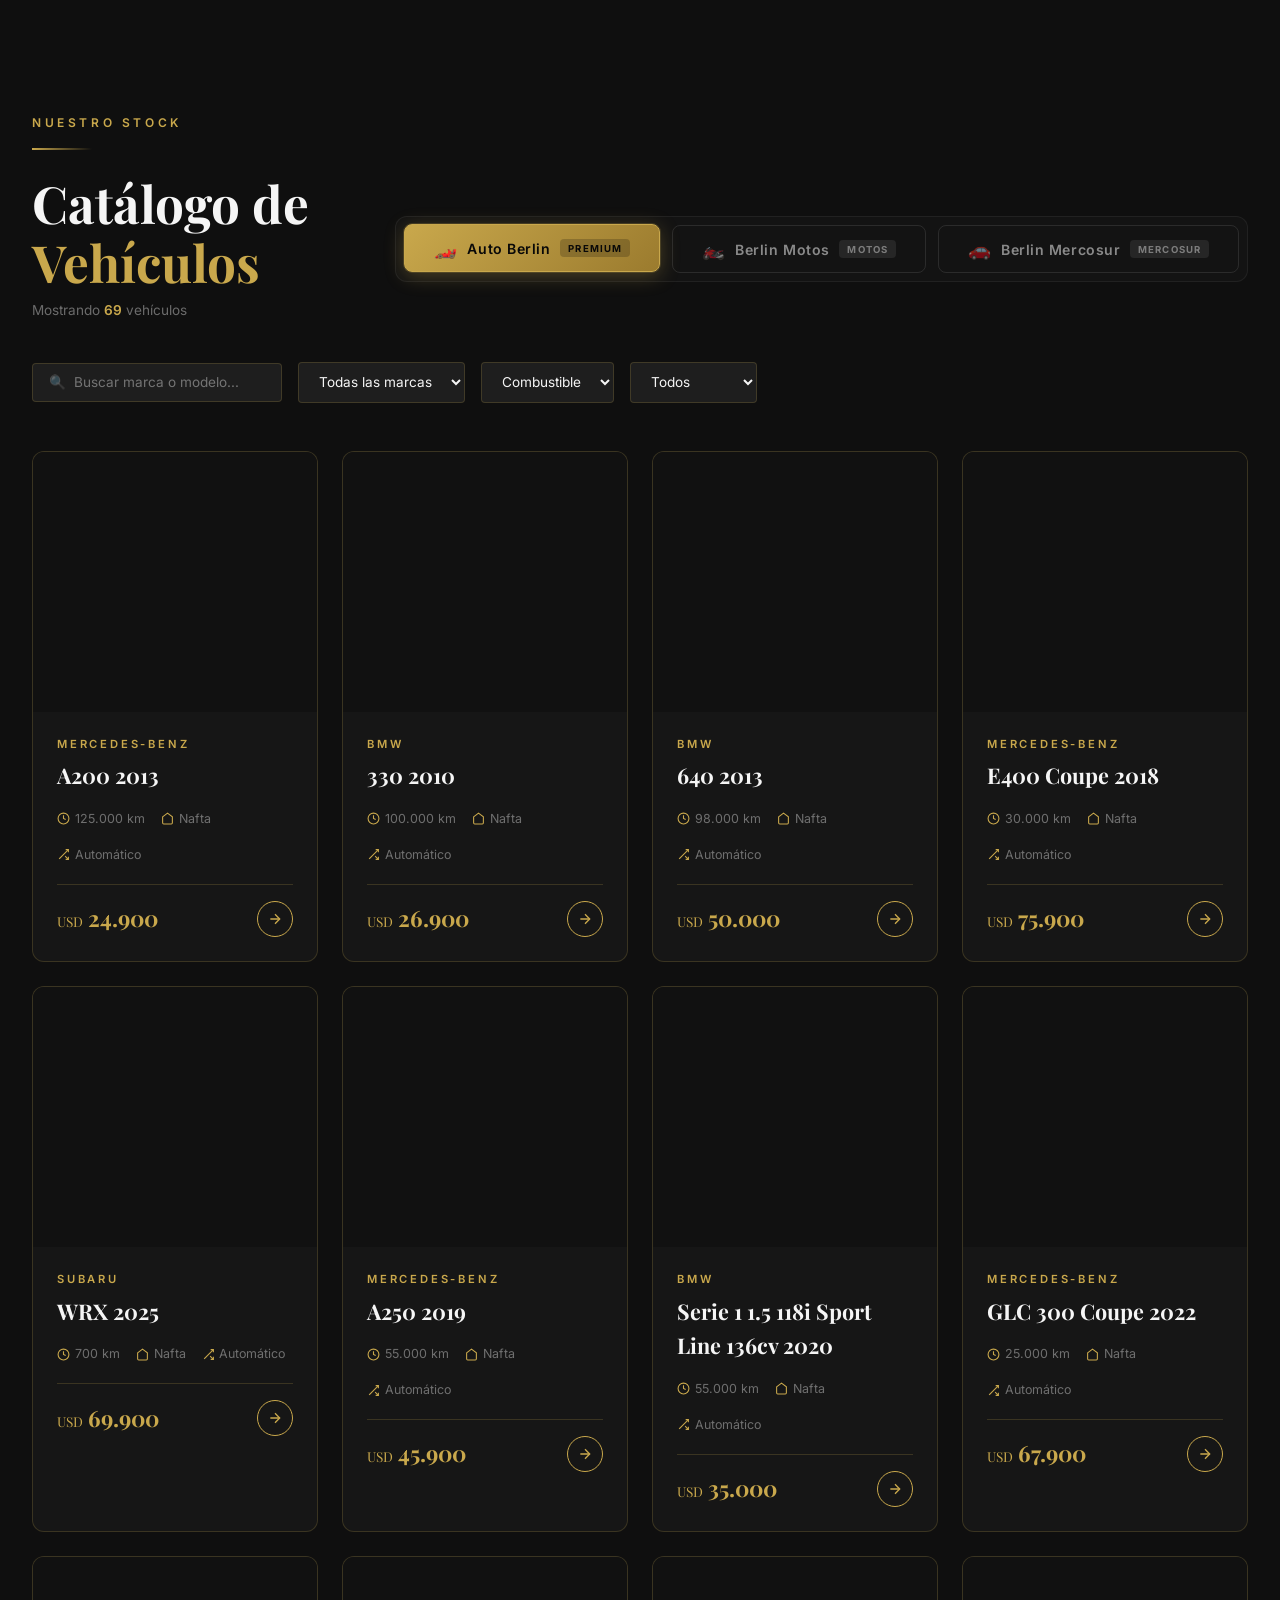
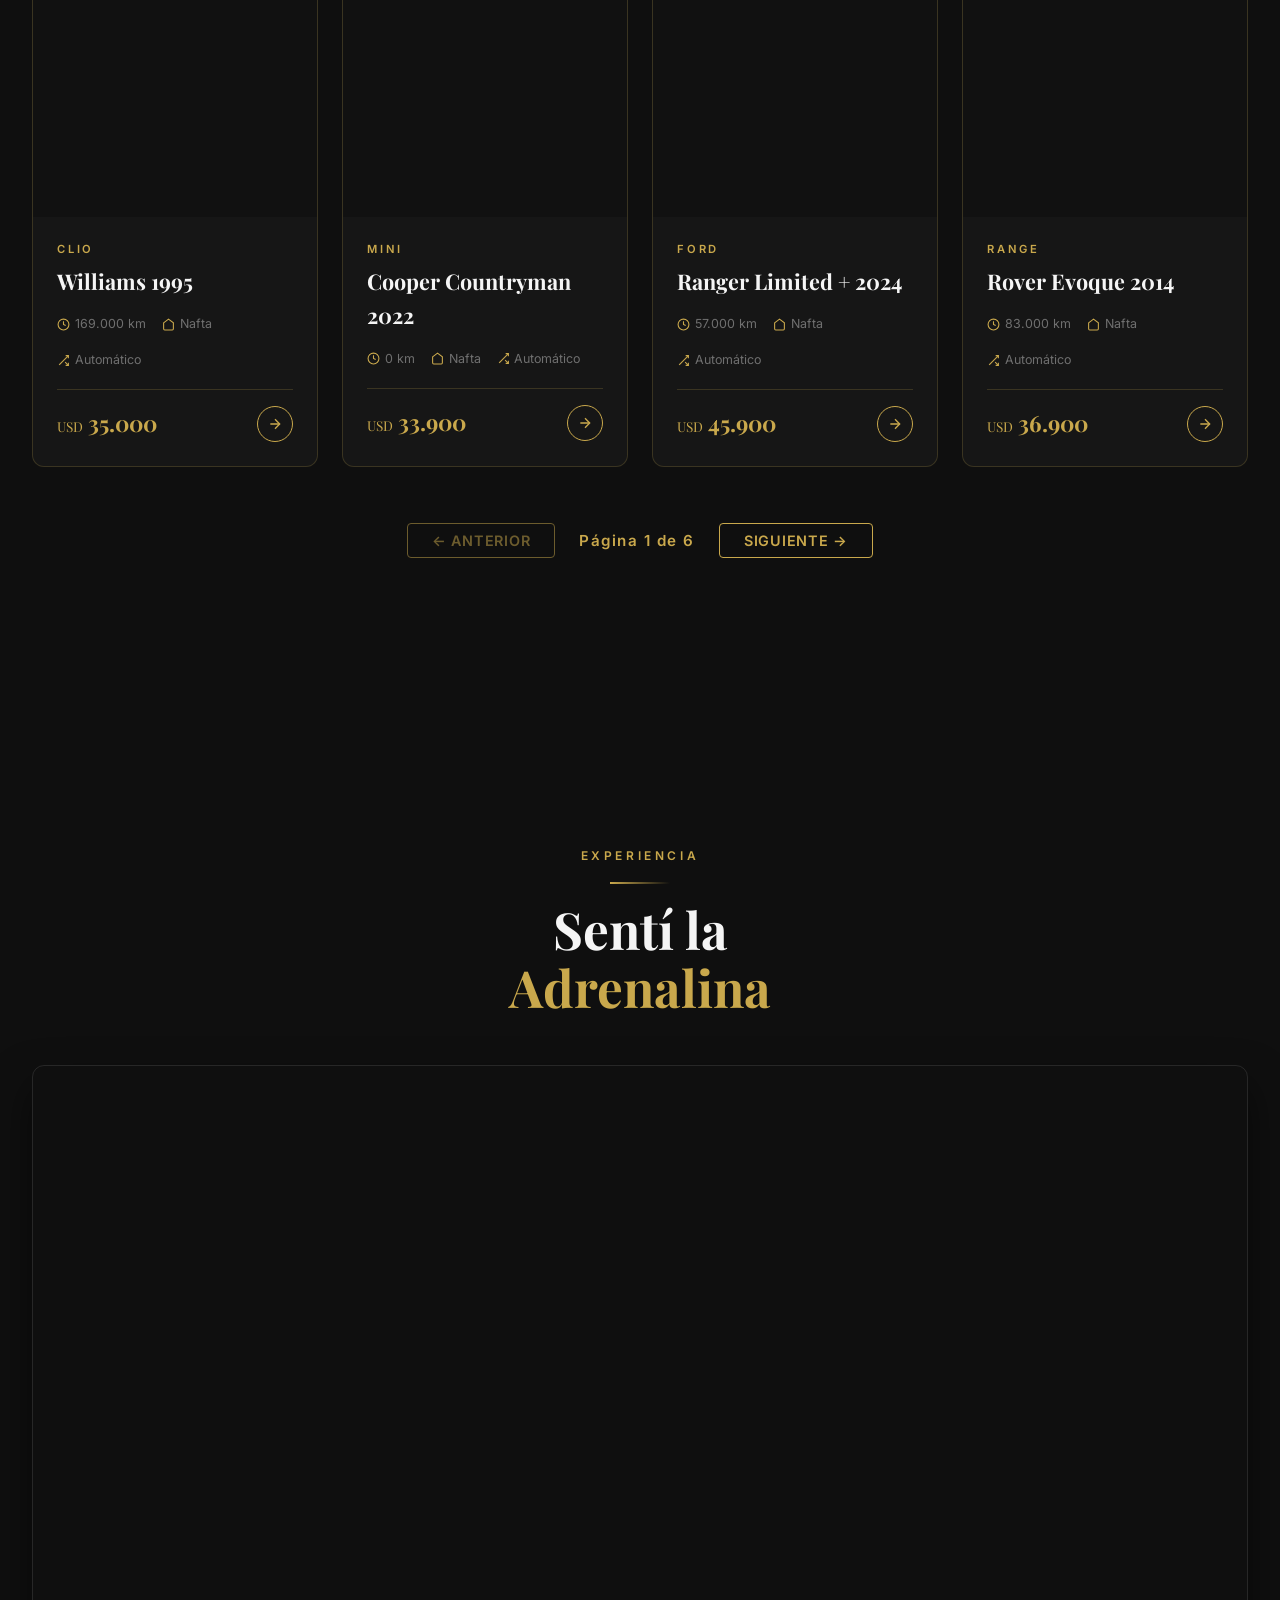
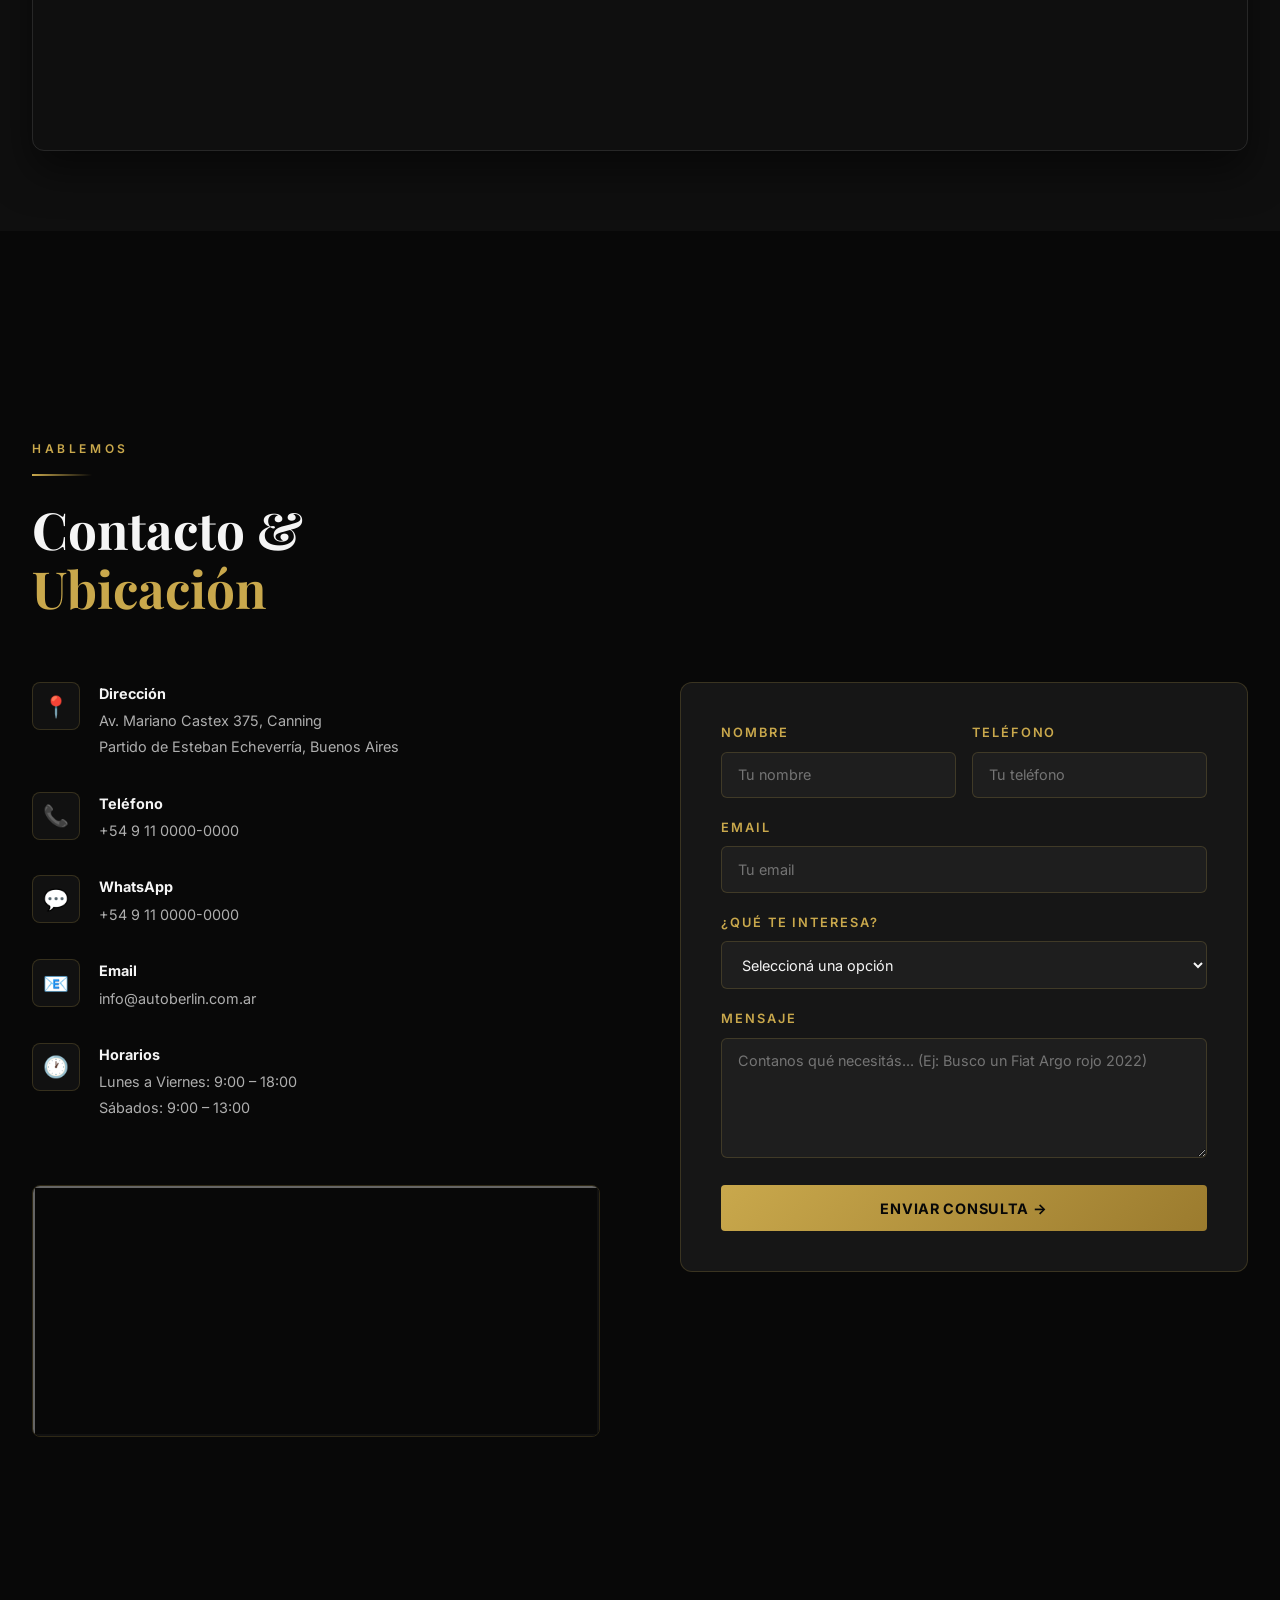
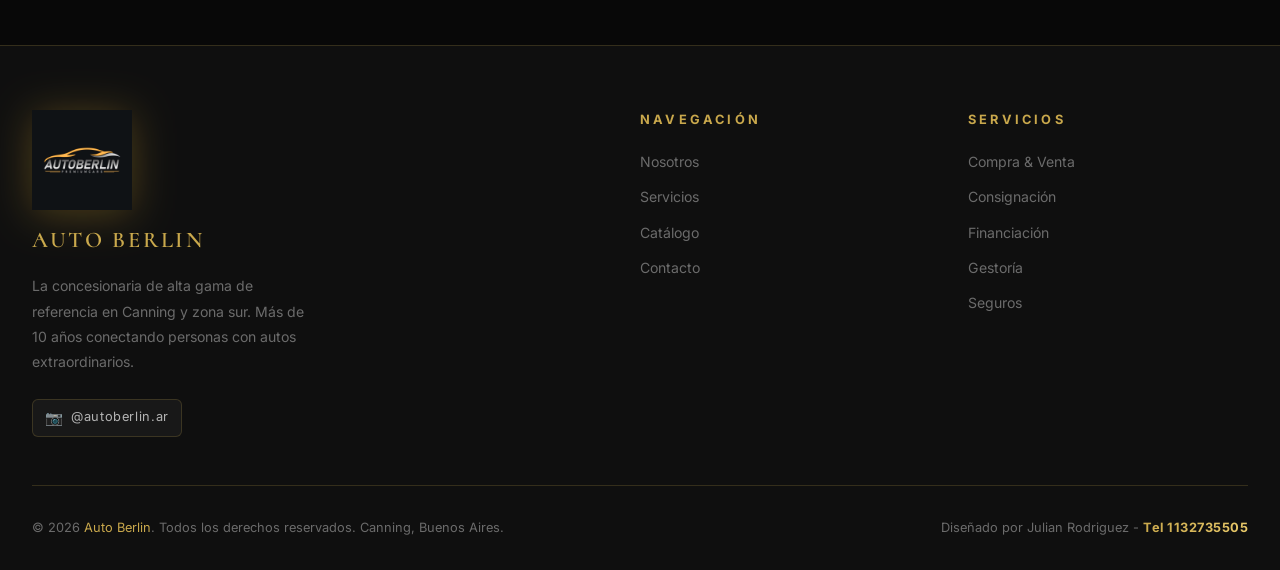
==== commit 1a66a068: "feat: selector de lineas de negocio + hero dinamico + agent readiness" ====
--- a/index.html
+++ b/index.html
@@ -19,7 +19,7 @@
   <meta property="og:type" content="website">
   <meta property="og:locale" content="es_AR">
   <meta property="og:site_name" content="Auto Berlin">
-  <!-- <meta property="og:image" content="https://autoberlin2.vercel.app/img/og-cover.jpg"> -->
+  <meta property="og:image" content="https://autoberlin2.vercel.app/img/og-cover.jpg">
 
   <meta name="twitter:card" content="summary_large_image">
   <meta name="twitter:title" content="Auto Berlin | Autos de Alta Gama en Canning">
@@ -513,10 +513,17 @@
     
     <div class="container">
       <div class="hero-content fade-in">
-        <!-- Identidad de marca con glass pill -->
-        <div class="hero-identity">
-          <div class="hero-brand-name"><span>Auto Berlin</span></div>
-          <div class="hero-eyebrow" style="margin-bottom:0;">Canning · Zona Sur</div>
+        <!-- Identidad de marca y Selector de Líneas en Hero -->
+        <div class="hero-line-selector" id="heroLineSelector" style="display: flex; gap: 0.5rem; margin-bottom: 1.5rem; justify-content: center; background: rgba(0,0,0,0.4); padding: 6px; border-radius: 50px; border: 1px solid rgba(201,168,76,0.3); backdrop-filter: blur(10px);">
+          <button class="line-btn active" data-line="autoberlin" onclick="switchLine('autoberlin')" style="border-radius: 40px; padding: 0.5rem 1.2rem; font-size: 0.8rem;">
+            <span>🏎️ Auto Berlin</span>
+          </button>
+          <button class="line-btn" data-line="motos" onclick="switchLine('motos')" style="border-radius: 40px; padding: 0.5rem 1.2rem; font-size: 0.8rem;">
+            <span>🏍️ Berlin Motos</span>
+          </button>
+          <button class="line-btn" data-line="mercosur" onclick="switchLine('mercosur')" style="border-radius: 40px; padding: 0.5rem 1.2rem; font-size: 0.8rem;">
+            <span>🚗 Berlin Mercosur</span>
+          </button>
         </div>
         <span class="visually-hidden" style="position:absolute;width:1px;height:1px;overflow:hidden;clip:rect(0,0,0,0);">
           Concesionaria de autos de alta gama en Canning, Buenos Aires
@@ -706,24 +713,43 @@
               <h2 class="section-title" style="margin-bottom:0.5rem;">Catálogo de<br><span>Vehículos</span></h2>
               <p class="catalog-count">Mostrando <span id="vehicleCount">0</span> vehículos</p>
             </div>
-            <div class="filters-bar">
-              <input type="text" class="search-input" id="searchInput" placeholder="🔍  Buscar marca o modelo...">
-              <select class="filter-select" id="brandFilter">
-                <option value="">Todas las marcas</option>
-              </select>
-              <select class="filter-select" id="fuelFilter">
-                <option value="">Combustible</option>
-                <option>Nafta</option>
-                <option>Diesel</option>
-                <option>Híbrido</option>
-                <option>Eléctrico</option>
-              </select>
-              <select class="filter-select" id="statusFilter">
-                <option value="">Todos</option>
-                <option value="available">Disponibles</option>
-                <option value="sold">Vendidos</option>
-              </select>
-            </div>
+            <!-- LÍNEAS DE NEGOCIO -->
+            <div class="line-selector" id="lineSelector">
+              <button class="line-btn active" data-line="autoberlin" onclick="switchLine('autoberlin')">
+                <span class="line-icon">🏎️</span>
+                <span class="line-label">Auto Berlin</span>
+                <span class="line-tag">Premium</span>
+              </button>
+              <button class="line-btn" data-line="motos" onclick="switchLine('motos')">
+                <span class="line-icon">🏍️</span>
+                <span class="line-label">Berlin Motos</span>
+                <span class="line-tag">Motos</span>
+              </button>
+              <button class="line-btn" data-line="mercosur" onclick="switchLine('mercosur')">
+                <span class="line-icon">🚗</span>
+                <span class="line-label">Berlin Mercosur</span>
+                <span class="line-tag">Mercosur</span>
+              </button>
+            </div>
+          </div>
+
+          <div class="filters-bar">
+            <input type="text" class="search-input" id="searchInput" placeholder="🔍  Buscar marca o modelo...">
+            <select class="filter-select" id="brandFilter">
+              <option value="">Todas las marcas</option>
+            </select>
+            <select class="filter-select" id="fuelFilter">
+              <option value="">Combustible</option>
+              <option>Nafta</option>
+              <option>Diesel</option>
+              <option>Híbrido</option>
+              <option>Eléctrico</option>
+            </select>
+            <select class="filter-select" id="statusFilter">
+              <option value="">Todos</option>
+              <option value="available">Disponibles</option>
+              <option value="sold">Vendidos</option>
+            </select>
           </div>
         </div>
         <div class="vehicles-grid" id="vehiclesGrid"></div>
@@ -911,6 +937,8 @@
   <!-- Firebase SDKs (Compat) -->
   <script src="https://www.gstatic.com/firebasejs/10.8.0/firebase-app-compat.js"></script>
   <script src="https://www.gstatic.com/firebasejs/10.8.0/firebase-firestore-compat.js"></script>
+  <script src="https://www.gstatic.com/firebasejs/10.8.0/firebase-auth-compat.js"></script>
+  <script src="https://www.gstatic.com/firebasejs/10.8.0/firebase-storage-compat.js"></script>
   <!-- Firebase Config -->
   <script src="js/firebase-config.js"></script>
   <!-- GSAP Animation Library -->
--- a/css/style.css
+++ b/css/style.css
@@ -327,3 +327,104 @@
 .fs-indicator-bar { position: absolute; bottom: 2rem; left: 50%; transform: translateX(-50%); width: 150px; height: 4px; background: rgba(255,255,255,0.2); border-radius: 2px; overflow: hidden; }
 .fs-indicator-fill { height: 100%; background: var(--gold); width: 0%; transition: width 0.3s ease; }
 
+/* ── LINE SELECTOR (Business Lines) ── */
+.line-selector {
+  display: flex;
+  justify-content: center;
+  gap: 0.75rem;
+  margin: 2rem 0 2.5rem;
+  padding: 0.5rem;
+  background: rgba(255,255,255,0.02);
+  border: 1px solid rgba(255,255,255,0.06);
+  border-radius: 12px;
+}
+
+.line-btn {
+  display: flex;
+  align-items: center;
+  gap: 0.6rem;
+  padding: 0.85rem 1.8rem;
+  border-radius: 8px;
+  border: 1px solid rgba(255,255,255,0.1);
+  background: transparent;
+  color: rgba(255,255,255,0.5);
+  font-family: var(--font-body);
+  font-size: 0.88rem;
+  font-weight: 600;
+  letter-spacing: 0.04em;
+  cursor: pointer;
+  transition: all 0.35s cubic-bezier(0.4,0,0.2,1);
+  position: relative;
+  overflow: hidden;
+}
+
+.line-btn::before {
+  content: '';
+  position: absolute;
+  inset: 0;
+  background: linear-gradient(135deg, rgba(201,168,76,0.1), rgba(201,168,76,0.02));
+  opacity: 0;
+  transition: opacity 0.3s ease;
+}
+
+.line-btn:hover:not(.active) {
+  color: rgba(255,255,255,0.85);
+  border-color: rgba(201,168,76,0.3);
+  transform: translateY(-1px);
+}
+
+.line-btn:hover:not(.active)::before {
+  opacity: 1;
+}
+
+.line-btn.active {
+  background: linear-gradient(135deg, var(--gold), var(--gold-dark));
+  color: var(--black);
+  border-color: var(--gold);
+  box-shadow: 0 4px 20px rgba(201,168,76,0.3), 0 0 0 1px rgba(201,168,76,0.2);
+  transform: translateY(-1px);
+}
+
+.line-btn.active .line-tag {
+  background: rgba(0,0,0,0.2);
+  color: var(--black);
+}
+
+.line-icon {
+  font-size: 1.15rem;
+  line-height: 1;
+}
+
+.line-label {
+  position: relative;
+  z-index: 1;
+  white-space: nowrap;
+}
+
+.line-tag {
+  font-size: 0.6rem;
+  font-weight: 700;
+  letter-spacing: 0.12em;
+  text-transform: uppercase;
+  padding: 0.2rem 0.5rem;
+  border-radius: 4px;
+  background: rgba(255,255,255,0.08);
+  color: rgba(255,255,255,0.4);
+  transition: all 0.3s ease;
+  position: relative;
+  z-index: 1;
+}
+
+/* Mobile responsive */
+@media (max-width: 768px) {
+  .line-selector {
+    flex-direction: column;
+    gap: 0.5rem;
+    margin: 1.5rem 0 2rem;
+  }
+  .line-btn {
+    justify-content: center;
+    padding: 0.75rem 1.2rem;
+  }
+}
+
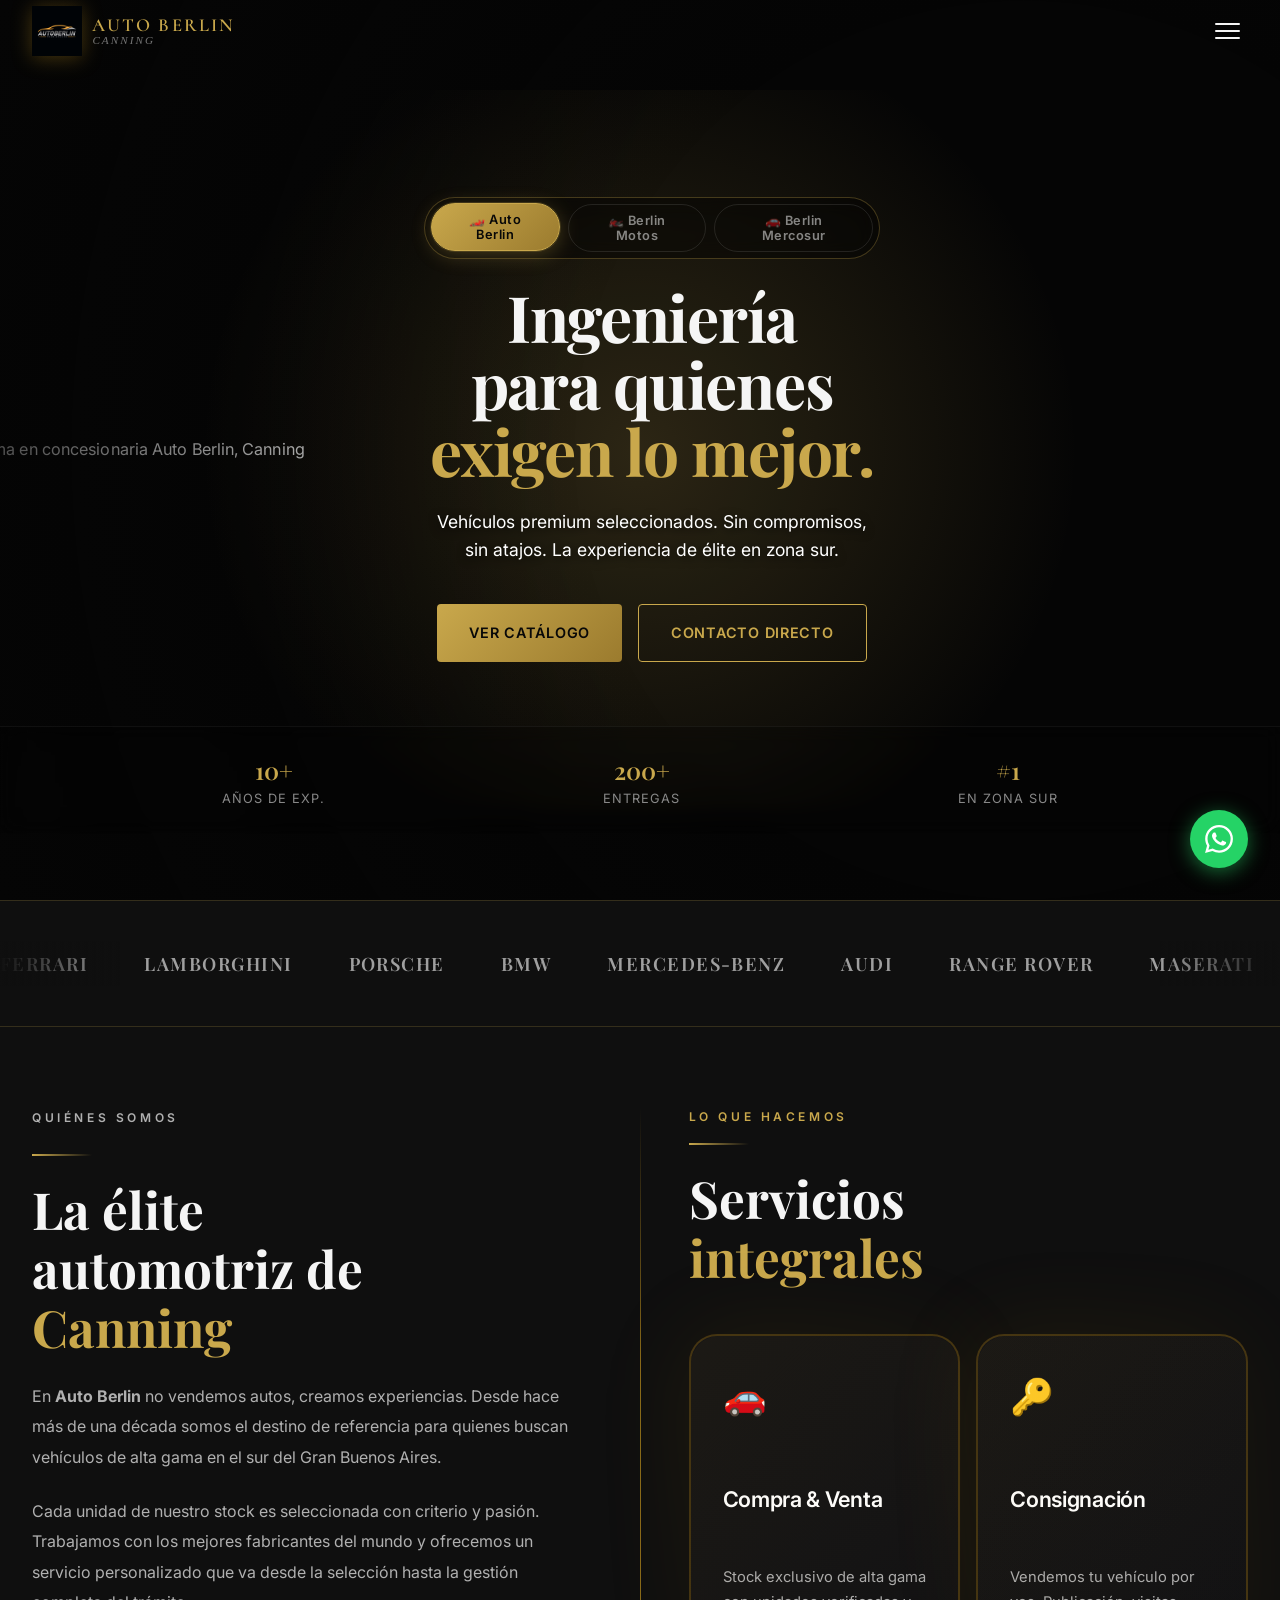
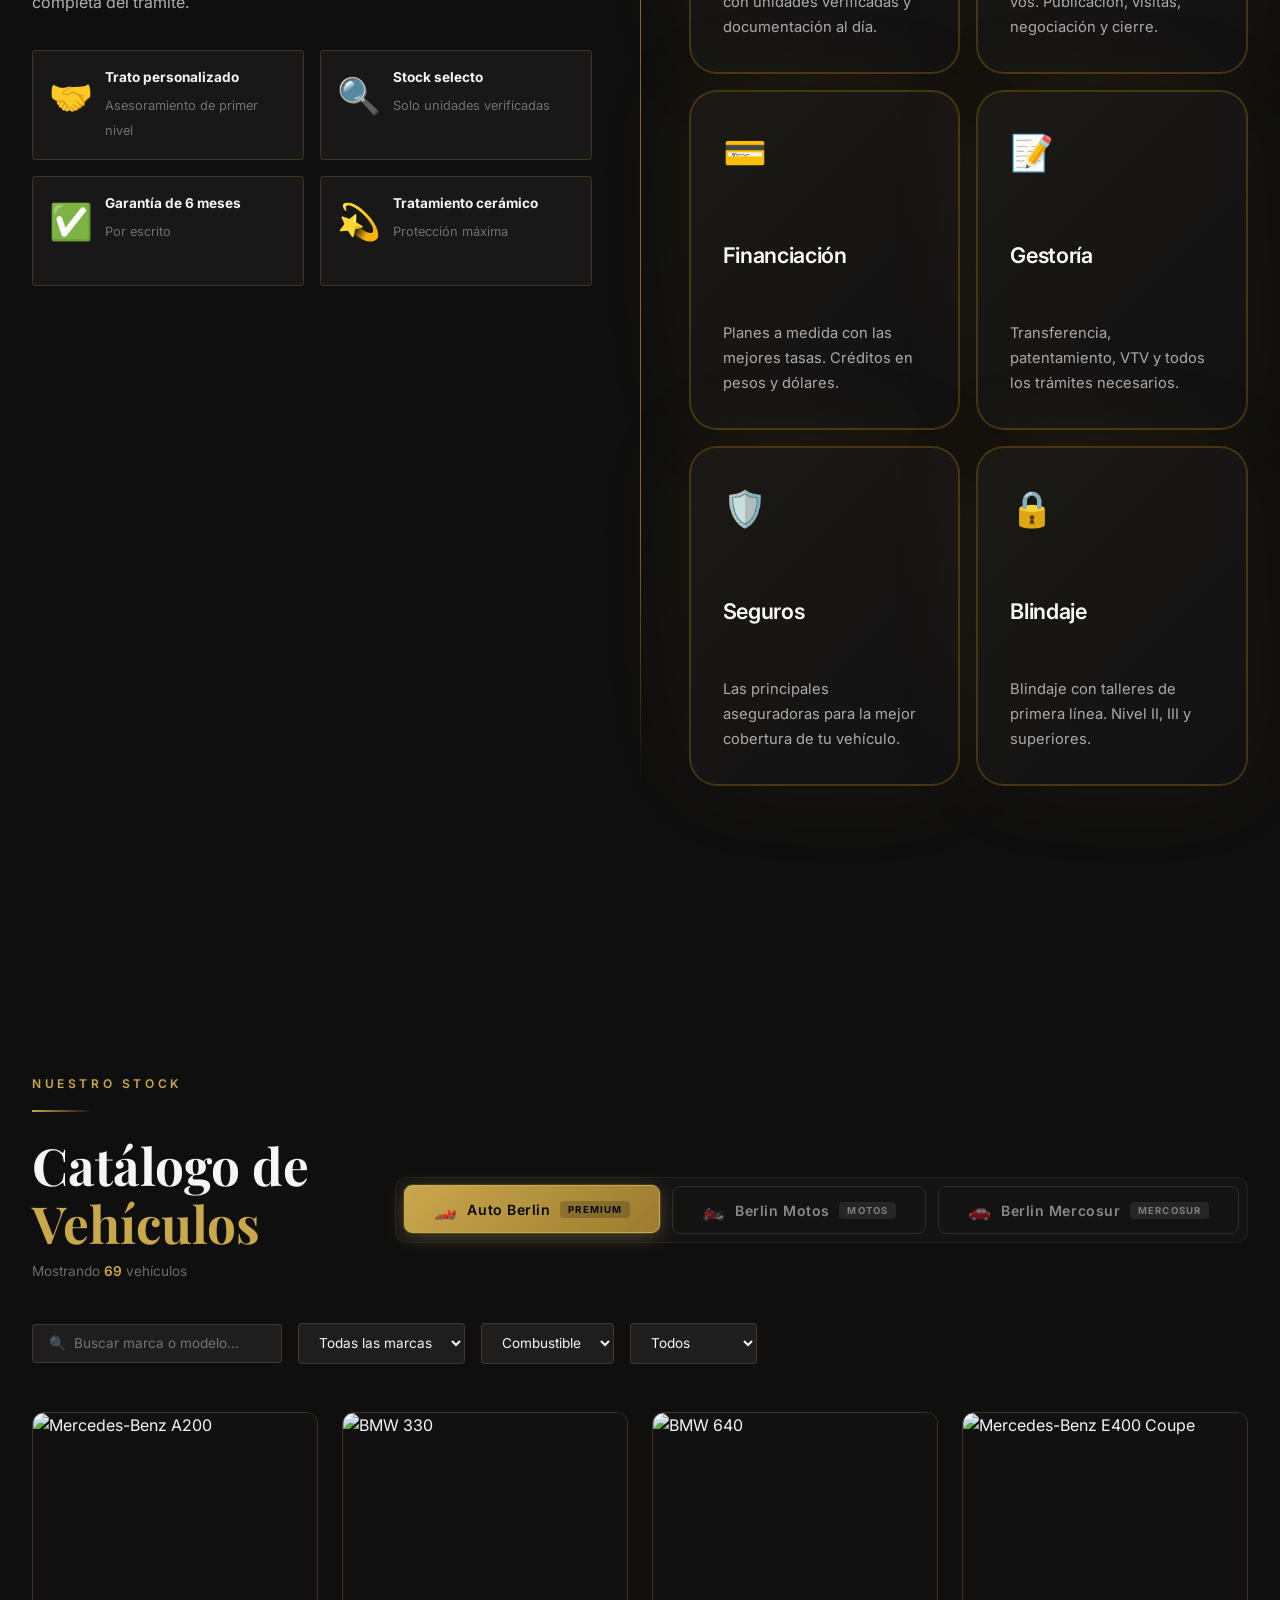
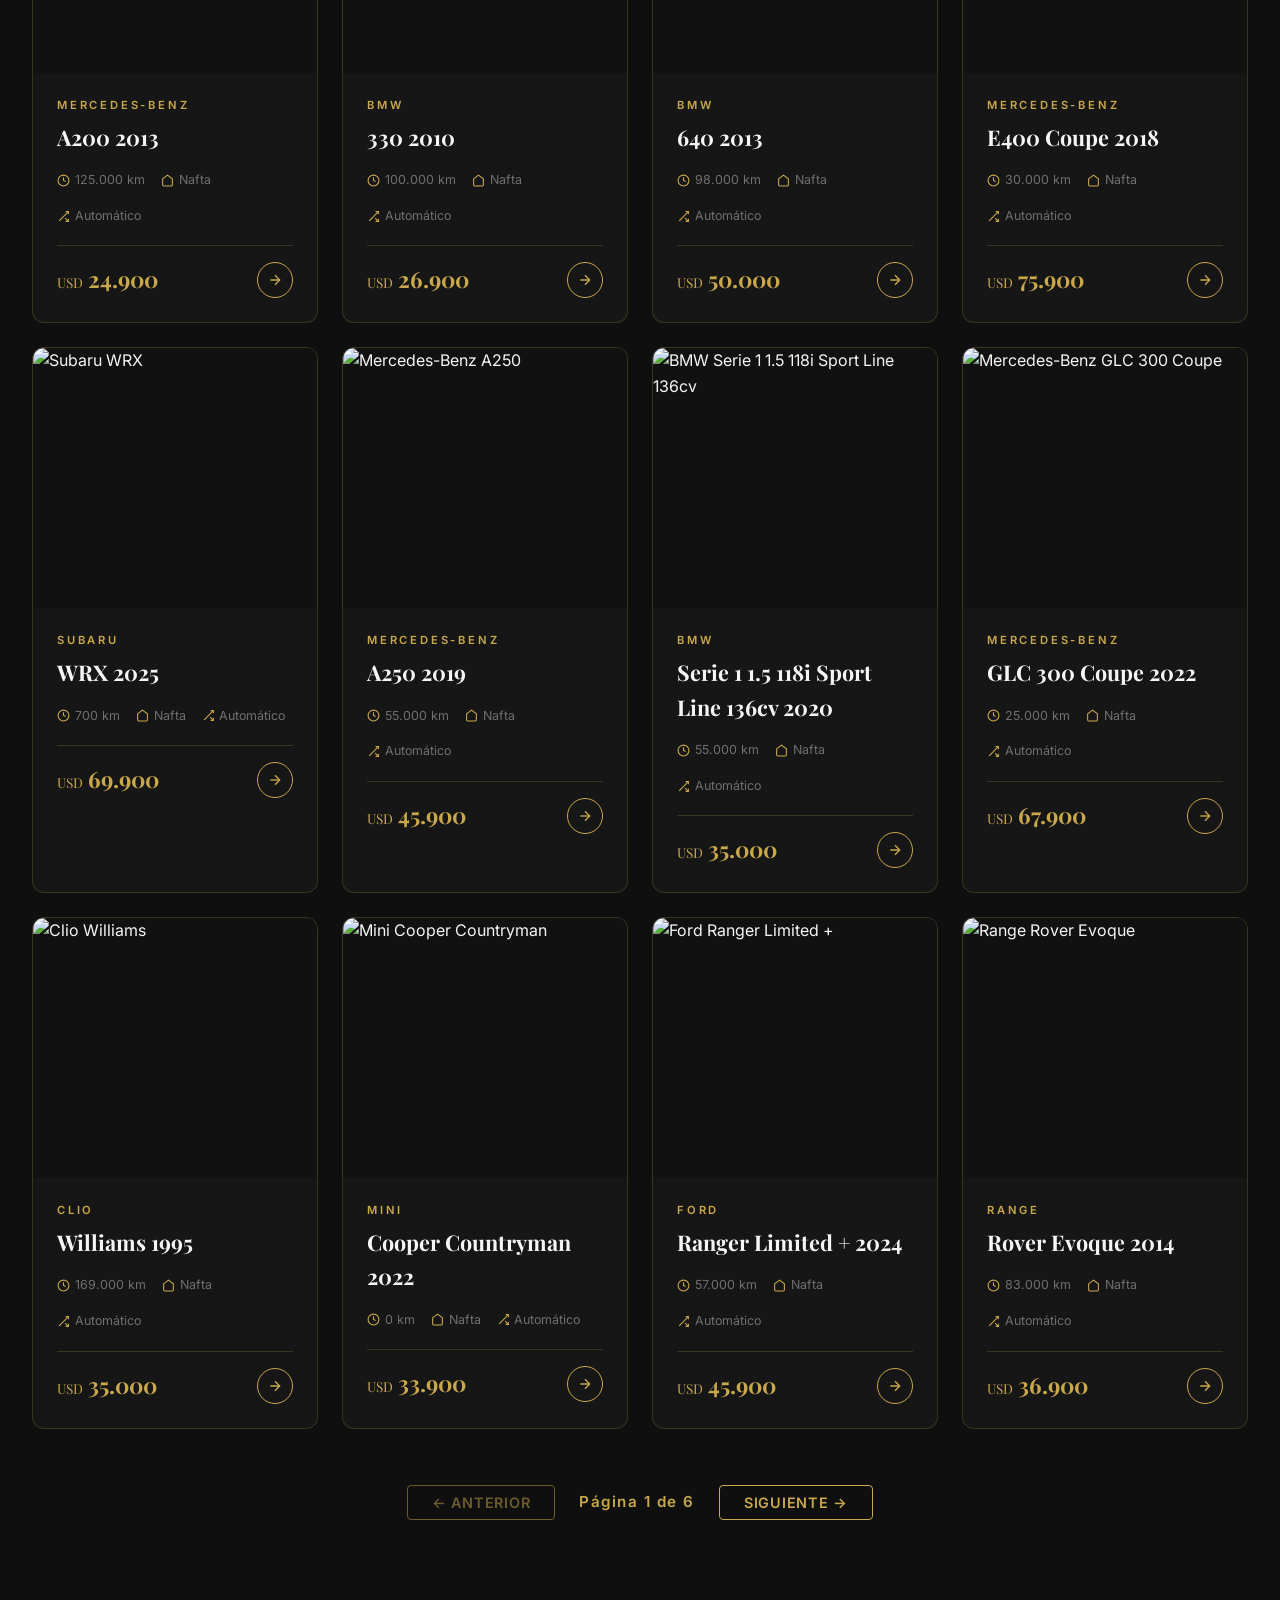
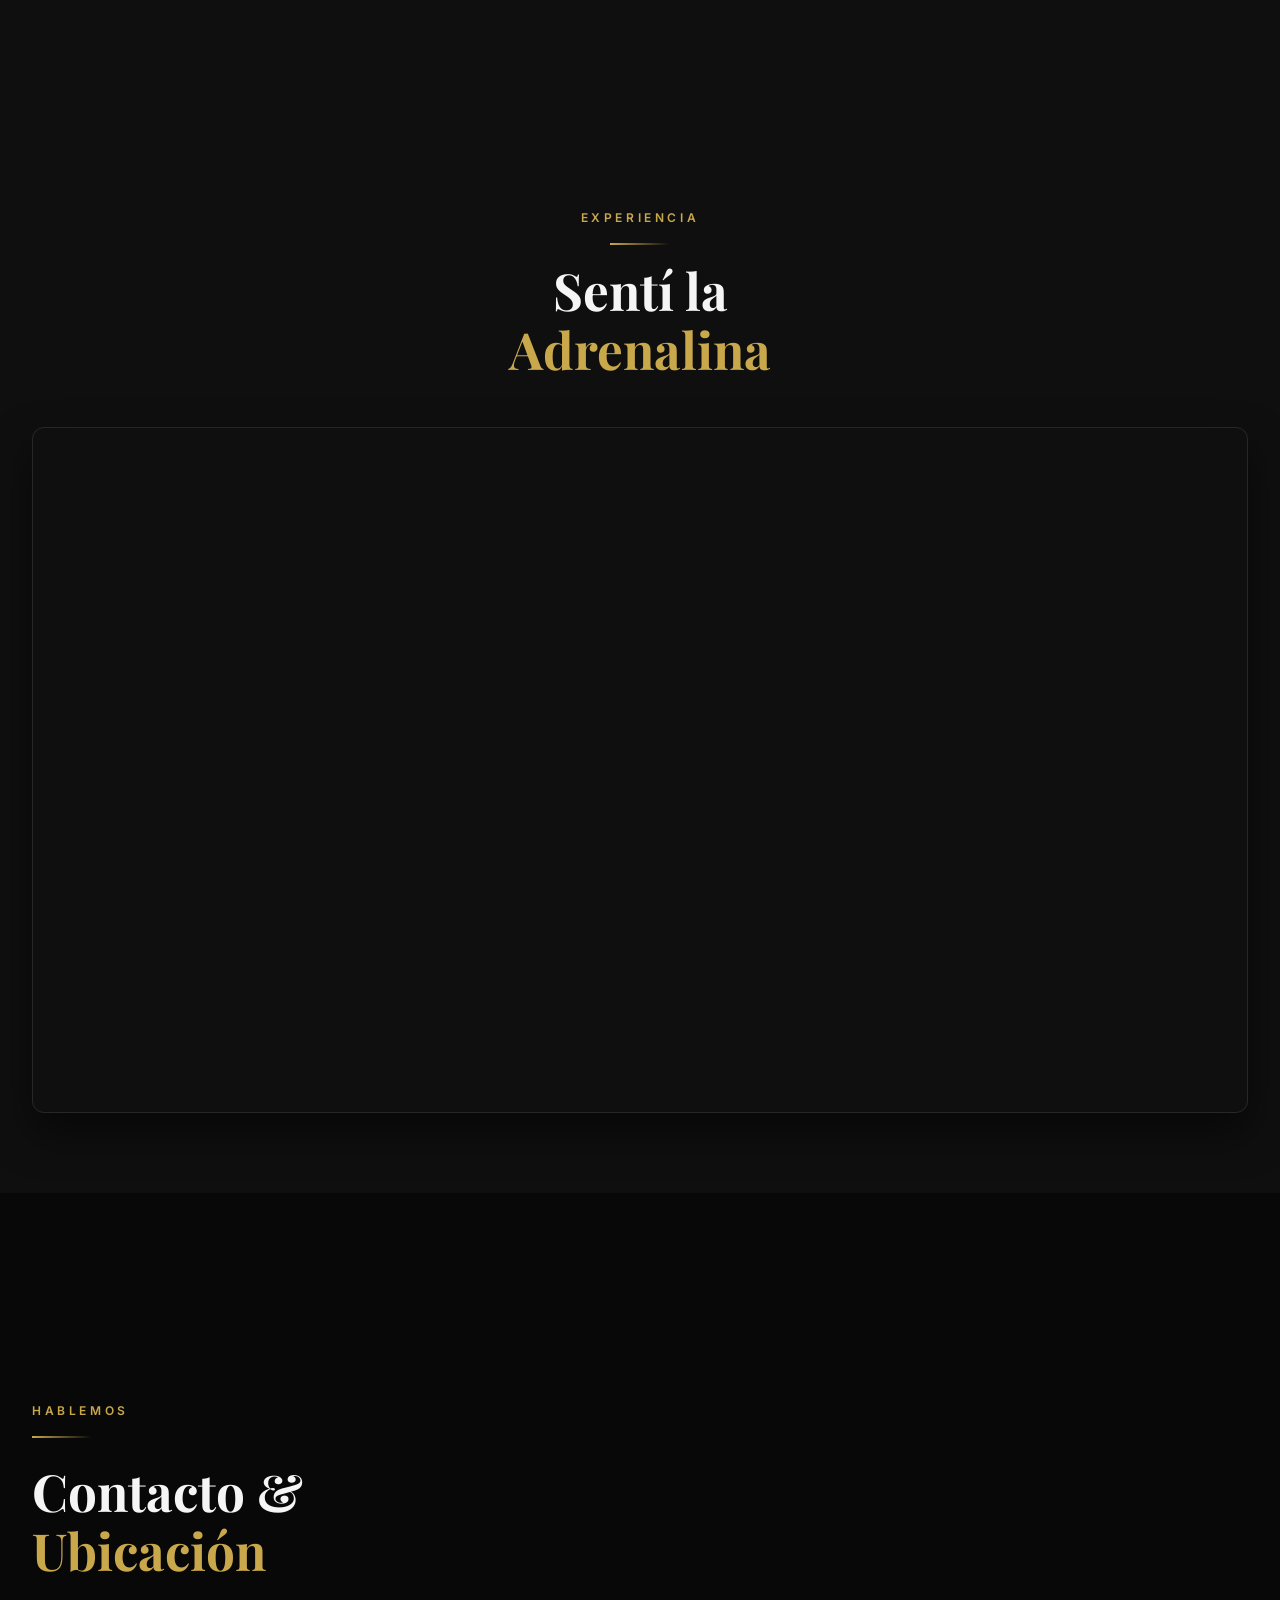
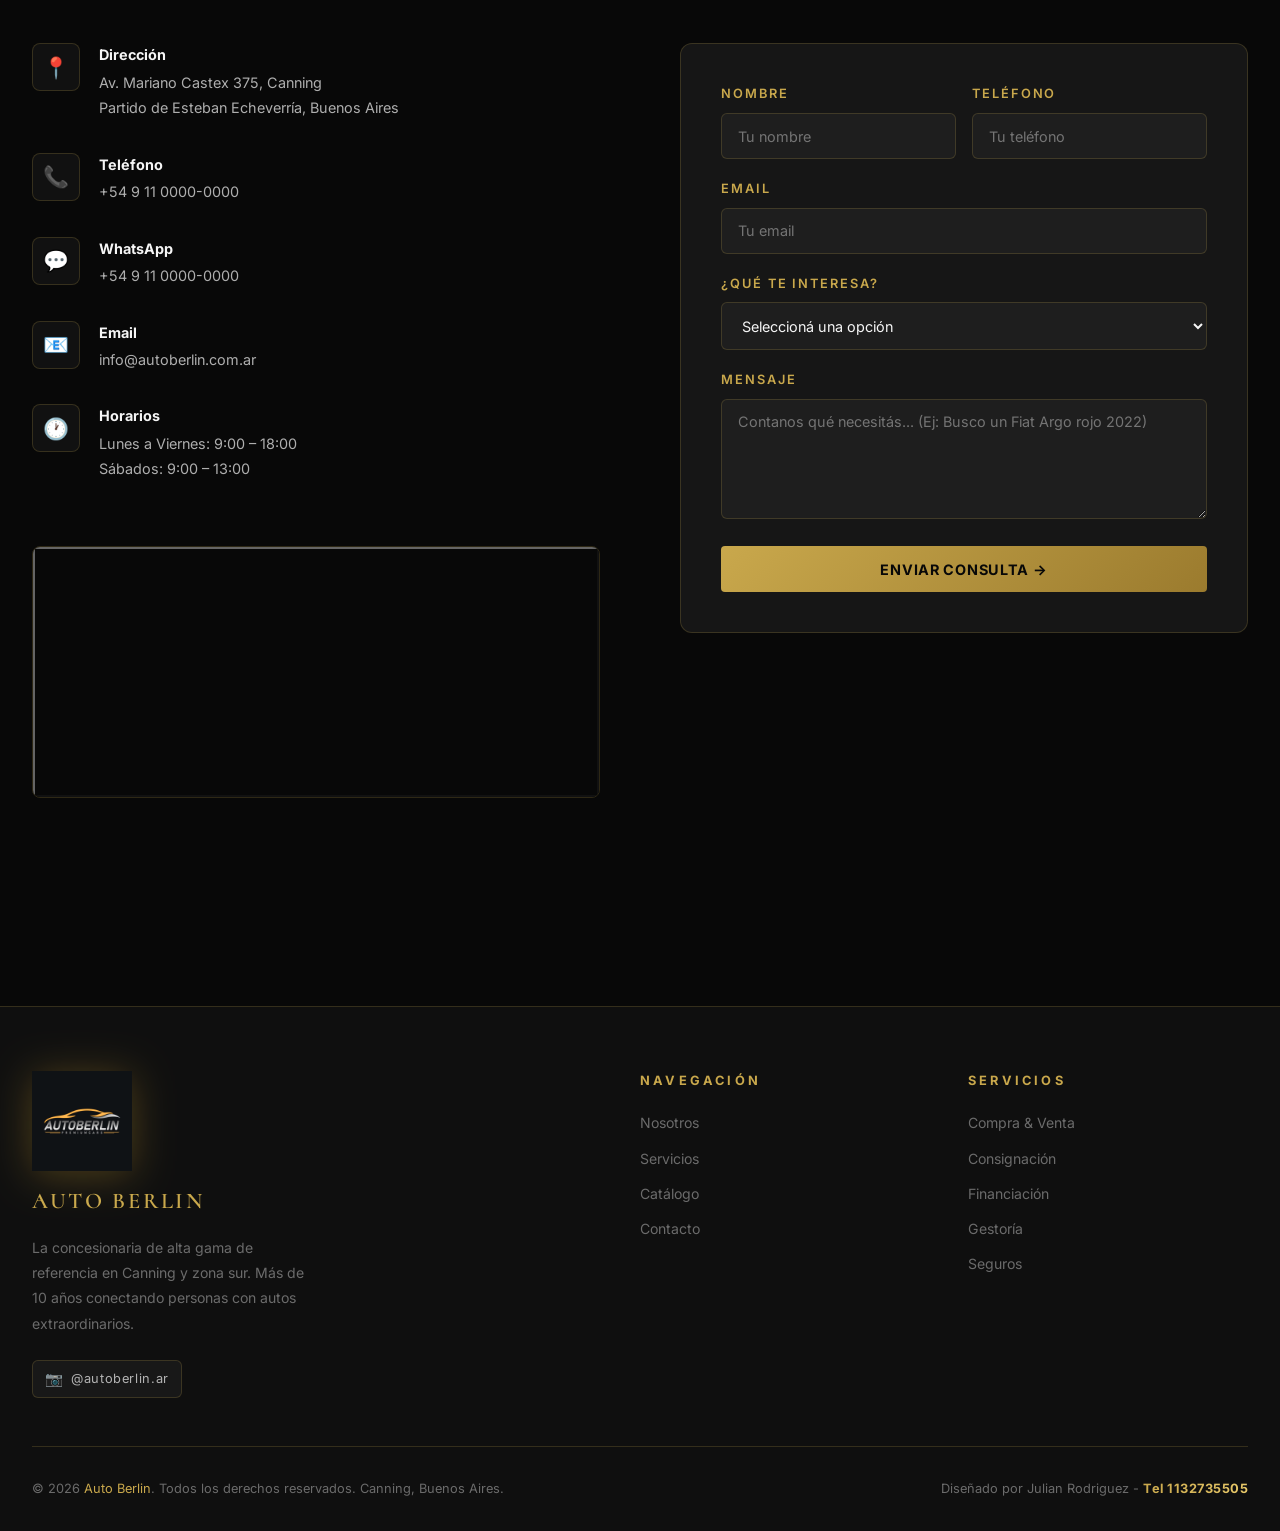
==== commit ce926ec6: "feat: remove login, fix SEO issues and page redirects, merge servicios into nosotros section" ====
--- a/index.html
+++ b/index.html
@@ -32,6 +32,7 @@
   <meta name="ICBM" content="-34.8833, -58.5167">
 
   <link rel="alternate" hreflang="es-AR" href="https://autoberlin2.vercel.app/">
+  <link rel="alternate" hreflang="x-default" href="https://autoberlin2.vercel.app/">
 
   <link rel="stylesheet" href="css/style.css">
   <link rel="stylesheet" href="css/animated-gradient.css">
@@ -303,178 +304,13 @@
       75%       { transform: translateX(6px); }
     }
 
-    /* ── PRIVATE ACCESS MODAL (LOGIN LOCK) ── */
-    .site-lock-overlay {
-      position: fixed;
-      inset: 0;
-      z-index: 999999;
-      background: rgba(5, 5, 5, 0.94);
-      backdrop-filter: blur(18px);
-      -webkit-backdrop-filter: blur(18px);
-      display: flex;
-      align-items: center;
-      justify-content: center;
-      padding: 1.5rem;
-      transition: opacity 0.4s ease, visibility 0.4s ease;
-    }
-    .site-lock-overlay.hidden {
-      opacity: 0;
-      visibility: hidden;
-      pointer-events: none;
-    }
-    .site-lock-card {
-      background: #0d0d0d;
-      border: 1px solid rgba(218, 165, 32, 0.3);
-      box-shadow: 0 25px 60px rgba(0, 0, 0, 0.8), 0 0 40px rgba(218, 165, 32, 0.12);
-      border-radius: 16px;
-      width: 100%;
-      max-width: 420px;
-      padding: 2.5rem 2rem;
-      text-align: center;
-      position: relative;
-    }
-    .site-lock-logo {
-      height: 65px;
-      width: auto;
-      margin-bottom: 1rem;
-      filter: drop-shadow(0 4px 15px rgba(218, 165, 32, 0.4));
-    }
-    .site-lock-title {
-      font-family: 'Cormorant SC', serif;
-      font-size: 1.6rem;
-      letter-spacing: 0.15em;
-      color: var(--gold, #DAA520);
-      margin-bottom: 0.4rem;
-      font-weight: 700;
-    }
-    .site-lock-subtitle {
-      font-size: 0.85rem;
-      color: rgba(255, 255, 255, 0.6);
-      margin-bottom: 1.8rem;
-    }
-    .site-lock-field {
-      position: relative;
-      margin-bottom: 1.25rem;
-    }
-    .site-lock-input {
-      width: 100%;
-      background: rgba(255, 255, 255, 0.04);
-      border: 1px solid rgba(255, 255, 255, 0.15);
-      border-radius: 8px;
-      padding: 0.85rem 2.8rem 0.85rem 1rem;
-      color: #fff;
-      font-size: 0.95rem;
-      outline: none;
-      transition: all 0.3s ease;
-      box-sizing: border-box;
-    }
-    .site-lock-input:focus {
-      border-color: var(--gold, #DAA520);
-      box-shadow: 0 0 12px rgba(218, 165, 32, 0.25);
-    }
-    .site-lock-toggle-pwd {
-      position: absolute;
-      right: 12px;
-      top: 50%;
-      transform: translateY(-50%);
-      background: none;
-      border: none;
-      color: rgba(255, 255, 255, 0.5);
-      cursor: pointer;
-      font-size: 1rem;
-      padding: 4px;
-    }
-    .site-lock-toggle-pwd:hover {
-      color: var(--gold, #DAA520);
-    }
-    .site-lock-btn {
-      width: 100%;
-      background: linear-gradient(135deg, #DAA520 0%, #B8860B 100%);
-      color: #000;
-      border: none;
-      border-radius: 8px;
-      padding: 0.85rem;
-      font-weight: 700;
-      font-size: 0.9rem;
-      letter-spacing: 0.1em;
-      text-transform: uppercase;
-      cursor: pointer;
-      transition: all 0.3s ease;
-      box-shadow: 0 4px 15px rgba(218, 165, 32, 0.3);
-    }
-    .site-lock-btn:hover {
-      transform: translateY(-2px);
-      box-shadow: 0 6px 20px rgba(218, 165, 32, 0.45);
-    }
-    .site-lock-error {
-      color: #ff5252;
-      font-size: 0.8rem;
-      margin-top: 0.8rem;
-      display: none;
-    }
   </style>
-  <script>
-    (function() {
-      const AUTH_KEY = 'autoberlin_authenticated';
-      const PASS = 'PruebaWeb2526';
-
-      function checkAuth() {
-        const overlay = document.getElementById('siteLockOverlay');
-        if (sessionStorage.getItem(AUTH_KEY) === 'true') {
-          if (overlay) overlay.classList.add('hidden');
-          document.body.style.overflow = '';
-        } else {
-          if (overlay) overlay.classList.remove('hidden');
-          document.body.style.overflow = 'hidden';
-        }
-      }
-
-      window.handleSiteLockSubmit = function(e) {
-        e.preventDefault();
-        const input = document.getElementById('siteLockInput');
-        const errorEl = document.getElementById('siteLockError');
-        if (input.value === PASS) {
-          sessionStorage.setItem(AUTH_KEY, 'true');
-          const overlay = document.getElementById('siteLockOverlay');
-          if (overlay) overlay.classList.add('hidden');
-          document.body.style.overflow = '';
-        } else {
-          if (errorEl) errorEl.style.display = 'block';
-          input.value = '';
-          input.focus();
-        }
-      };
-
-      window.toggleSiteLockPassword = function() {
-        const input = document.getElementById('siteLockInput');
-        if (input) {
-          input.type = input.type === 'password' ? 'text' : 'password';
-        }
-      };
-
-      document.addEventListener('DOMContentLoaded', checkAuth);
-    })();
-  </script>
+
 </head>
 
 <body>
 
-  <!-- SITE LOCK OVERLAY (LOGIN) -->
-  <div id="siteLockOverlay" class="site-lock-overlay">
-    <div class="site-lock-card">
-      <img src="img/logo.jpg" alt="Auto Berlin Logo" class="site-lock-logo">
-      <h2 class="site-lock-title">AUTO BERLIN</h2>
-      <p class="site-lock-subtitle">Ingrese la contraseña para acceder al sitio</p>
-      <form id="siteLockForm" onsubmit="handleSiteLockSubmit(event)">
-        <div class="site-lock-field">
-          <input type="password" id="siteLockInput" class="site-lock-input" placeholder="Contraseña..." autocomplete="current-password" required>
-          <button type="button" class="site-lock-toggle-pwd" onclick="toggleSiteLockPassword()" title="Mostrar/ocultar contraseña">👁️</button>
-        </div>
-        <button type="submit" class="site-lock-btn">Ingresar</button>
-        <div id="siteLockError" class="site-lock-error">Contraseña incorrecta. Por favor intente nuevamente.</div>
-      </form>
-    </div>
-  </div>
+
 
   <!-- NAV -->
   <nav id="navbar">
@@ -581,18 +417,15 @@
     </div>
   </section>
 
-  <!-- ABOUT -->
+  <!-- ABOUT + SERVICES (misma sección) -->
   <section id="nosotros">
     <div style="padding:5rem 0;background:var(--dark);">
       <div class="container">
-        <div class="about-grid">
-          <div class="about-img-wrap fade-in">
-            <img src="https://images.unsplash.com/photo-1552519507-da3b142c6e3d?w=900&q=80" alt="Auto Berlin showroom"
-              class="about-img-main">
-            <img src="https://images.unsplash.com/photo-1603584173870-7f23fdae1b7a?w=400&q=80" alt="Interior premium"
-              class="about-img-accent">
-            <div class="about-badge"><span class="num">10+</span><span class="txt">Años</span></div>
-          </div>
+
+        <!-- Fila superior: Quiénes somos | divisor | Servicios integrales -->
+        <div style="display:grid; grid-template-columns:1fr 1px 1fr; gap:3rem; align-items:start;">
+
+          <!-- Columna izquierda: Quiénes somos -->
           <div class="about-text fade-in">
             <p class="section-label">Quiénes somos</p>
             <div class="gold-line"></div>
@@ -605,8 +438,7 @@
               completa del trámite.</p>
             <div class="about-features">
               <div class="feature-item"><span class="feature-icon">🤝</span>
-                <div class="feature-text"><strong>Trato personalizado</strong><span>Asesoramiento de primer nivel</span>
-                </div>
+                <div class="feature-text"><strong>Trato personalizado</strong><span>Asesoramiento de primer nivel</span></div>
               </div>
               <div class="feature-item"><span class="feature-icon">🔍</span>
                 <div class="feature-text"><strong>Stock selecto</strong><span>Solo unidades verificadas</span></div>
@@ -619,84 +451,80 @@
               </div>
             </div>
           </div>
-        </div>
-      </div>
-    </div>
-  </section>
-
-  <!-- SERVICES PREMIUM - DORADO ELEGANTE -->
-  <section id="servicios">
-    <div style="padding: 6rem 0; background: var(--black); position: relative; overflow: hidden;">
-      <div class="container">
-        <!-- Header -->
-        <div class="services-header fade-in" style="text-align: center; margin-bottom: 4rem;">
-          <p class="section-label" style="justify-content: center;">Lo que hacemos</p>
-          <div class="gold-line" style="margin: 0.5rem auto 1rem;"></div>
-          <h2 class="section-title">Servicios<br><span>integrales</span></h2>
-        </div>
-
-        <!-- Features Grid -->
-        <div class="features-grid">
-          <!-- Card 1: Compra & Venta -->
-          <div class="feature-card" style="--delay: 0.1s;">
-            <div class="feature-glow"></div>
-            <div class="feature-content">
-              <div class="feature-icon">🚗</div>
-              <h3 class="feature-title">Compra & Venta</h3>
-              <p class="feature-desc">Stock exclusivo de alta gama con unidades verificadas y documentación al día. Compramos tu auto usado también.</p>
+
+          <!-- Divisor vertical dorado -->
+          <div style="background: linear-gradient(to bottom, transparent, rgba(218,165,32,0.6) 20%, rgba(218,165,32,0.6) 80%, transparent); align-self:stretch; min-height:100%;"></div>
+
+          <!-- Columna derecha: Servicios integrales -->
+          <div id="servicios" class="fade-in">
+            <p class="section-label">Lo que hacemos</p>
+            <div class="gold-line"></div>
+            <h2 class="section-title" style="margin-bottom:2rem;">Servicios<br><span>integrales</span></h2>
+            <div class="features-grid" style="grid-template-columns: 1fr 1fr; gap:1rem;">
+              <div class="feature-card" style="--delay:0.1s;">
+                <div class="feature-glow"></div>
+                <div class="feature-content">
+                  <div class="feature-icon">🚗</div>
+                  <h3 class="feature-title">Compra & Venta</h3>
+                  <p class="feature-desc">Stock exclusivo de alta gama con unidades verificadas y documentación al día.</p>
+                </div>
+              </div>
+              <div class="feature-card" style="--delay:0.2s;">
+                <div class="feature-glow"></div>
+                <div class="feature-content">
+                  <div class="feature-icon">🔑</div>
+                  <h3 class="feature-title">Consignación</h3>
+                  <p class="feature-desc">Vendemos tu vehículo por vos. Publicación, visitas, negociación y cierre.</p>
+                </div>
+              </div>
+              <div class="feature-card" style="--delay:0.3s;">
+                <div class="feature-glow"></div>
+                <div class="feature-content">
+                  <div class="feature-icon">💳</div>
+                  <h3 class="feature-title">Financiación</h3>
+                  <p class="feature-desc">Planes a medida con las mejores tasas. Créditos en pesos y dólares.</p>
+                </div>
+              </div>
+              <div class="feature-card" style="--delay:0.4s;">
+                <div class="feature-glow"></div>
+                <div class="feature-content">
+                  <div class="feature-icon">📝</div>
+                  <h3 class="feature-title">Gestoría</h3>
+                  <p class="feature-desc">Transferencia, patentamiento, VTV y todos los trámites necesarios.</p>
+                </div>
+              </div>
+              <div class="feature-card" style="--delay:0.5s;">
+                <div class="feature-glow"></div>
+                <div class="feature-content">
+                  <div class="feature-icon">🛡️</div>
+                  <h3 class="feature-title">Seguros</h3>
+                  <p class="feature-desc">Las principales aseguradoras para la mejor cobertura de tu vehículo.</p>
+                </div>
+              </div>
+              <div class="feature-card" style="--delay:0.6s;">
+                <div class="feature-glow"></div>
+                <div class="feature-content">
+                  <div class="feature-icon">🔒</div>
+                  <h3 class="feature-title">Blindaje</h3>
+                  <p class="feature-desc">Blindaje con talleres de primera línea. Nivel II, III y superiores.</p>
+                </div>
+              </div>
             </div>
           </div>
-
-          <!-- Card 2: Consignación -->
-          <div class="feature-card" style="--delay: 0.2s;">
-            <div class="feature-glow"></div>
-            <div class="feature-content">
-              <div class="feature-icon">🔑</div>
-              <h3 class="feature-title">Consignación</h3>
-              <p class="feature-desc">Vendemos tu vehículo por vos. Nos encargamos de todo: publicación, visitas, negociación y cierre.</p>
-            </div>
-          </div>
-
-          <!-- Card 3: Financiación -->
-          <div class="feature-card" style="--delay: 0.3s;">
-            <div class="feature-glow"></div>
-            <div class="feature-content">
-              <div class="feature-icon">💳</div>
-              <h3 class="feature-title">Financiación</h3>
-              <p class="feature-desc">Planes de financiación a medida con las mejores tasas del mercado. Créditos en pesos y dólares.</p>
-            </div>
-          </div>
-
-          <!-- Card 4: Gestoría -->
-          <div class="feature-card" style="--delay: 0.4s;">
-            <div class="feature-glow"></div>
-            <div class="feature-content">
-              <div class="feature-icon">📝</div>
-              <h3 class="feature-title">Gestoría</h3>
-              <p class="feature-desc">Tramitamos toda la documentación: transferencia, patentamiento, VTV y todos los trámites necesarios.</p>
-            </div>
-          </div>
-
-          <!-- Card 5: Seguros -->
-          <div class="feature-card" style="--delay: 0.5s;">
-            <div class="feature-glow"></div>
-            <div class="feature-content">
-              <div class="feature-icon">🛡️</div>
-              <h3 class="feature-title">Seguros</h3>
-              <p class="feature-desc">Trabajamos con las principales compañías aseguradoras para ofrecerte la mejor cobertura para tu vehículo.</p>
-            </div>
-          </div>
-
-          <!-- Card 6: Blindaje -->
-          <div class="feature-card" style="--delay: 0.6s;">
-            <div class="feature-glow"></div>
-            <div class="feature-content">
-              <div class="feature-icon">🔒</div>
-              <h3 class="feature-title">Blindaje</h3>
-              <p class="feature-desc">Gestión completa de blindaje con talleres de primera línea. Nivel II, III y superiores disponibles.</p>
-            </div>
-          </div>
-        </div>
+        </div>
+
+        <!-- Responsive: en mobile apilamos las columnas -->
+        <style>
+          @media(max-width:768px) {
+            #nosotros > div > div:first-child {
+              grid-template-columns: 1fr !important;
+            }
+            #nosotros > div > div:first-child > div:nth-child(2) {
+              display: none !important;
+            }
+          }
+        </style>
+
       </div>
     </div>
   </section>
@@ -785,6 +613,7 @@
             src="https://www.youtube.com/embed/dfu7l0n3urs?autoplay=1&mute=1&loop=1&playlist=dfu7l0n3urs&controls=1&showinfo=0"
             title="Auto Berlin Experience"
             allow="accelerometer; autoplay; clipboard-write; encrypted-media; gyroscope; picture-in-picture"
+            loading="lazy"
             allowfullscreen>
           </iframe>
         </div>
@@ -828,7 +657,7 @@
             <div class="map-wrap">
               <iframe
                 src="https://maps.google.com/maps?q=-34.8493672,-58.5058905&t=&z=17&ie=UTF8&iwloc=&output=embed"
-                allowfullscreen="" loading="lazy"></iframe>
+                allowfullscreen="" loading="lazy" referrerpolicy="no-referrer-when-downgrade"></iframe>
             </div>
           </div>
           <div class="contact-form fade-in">
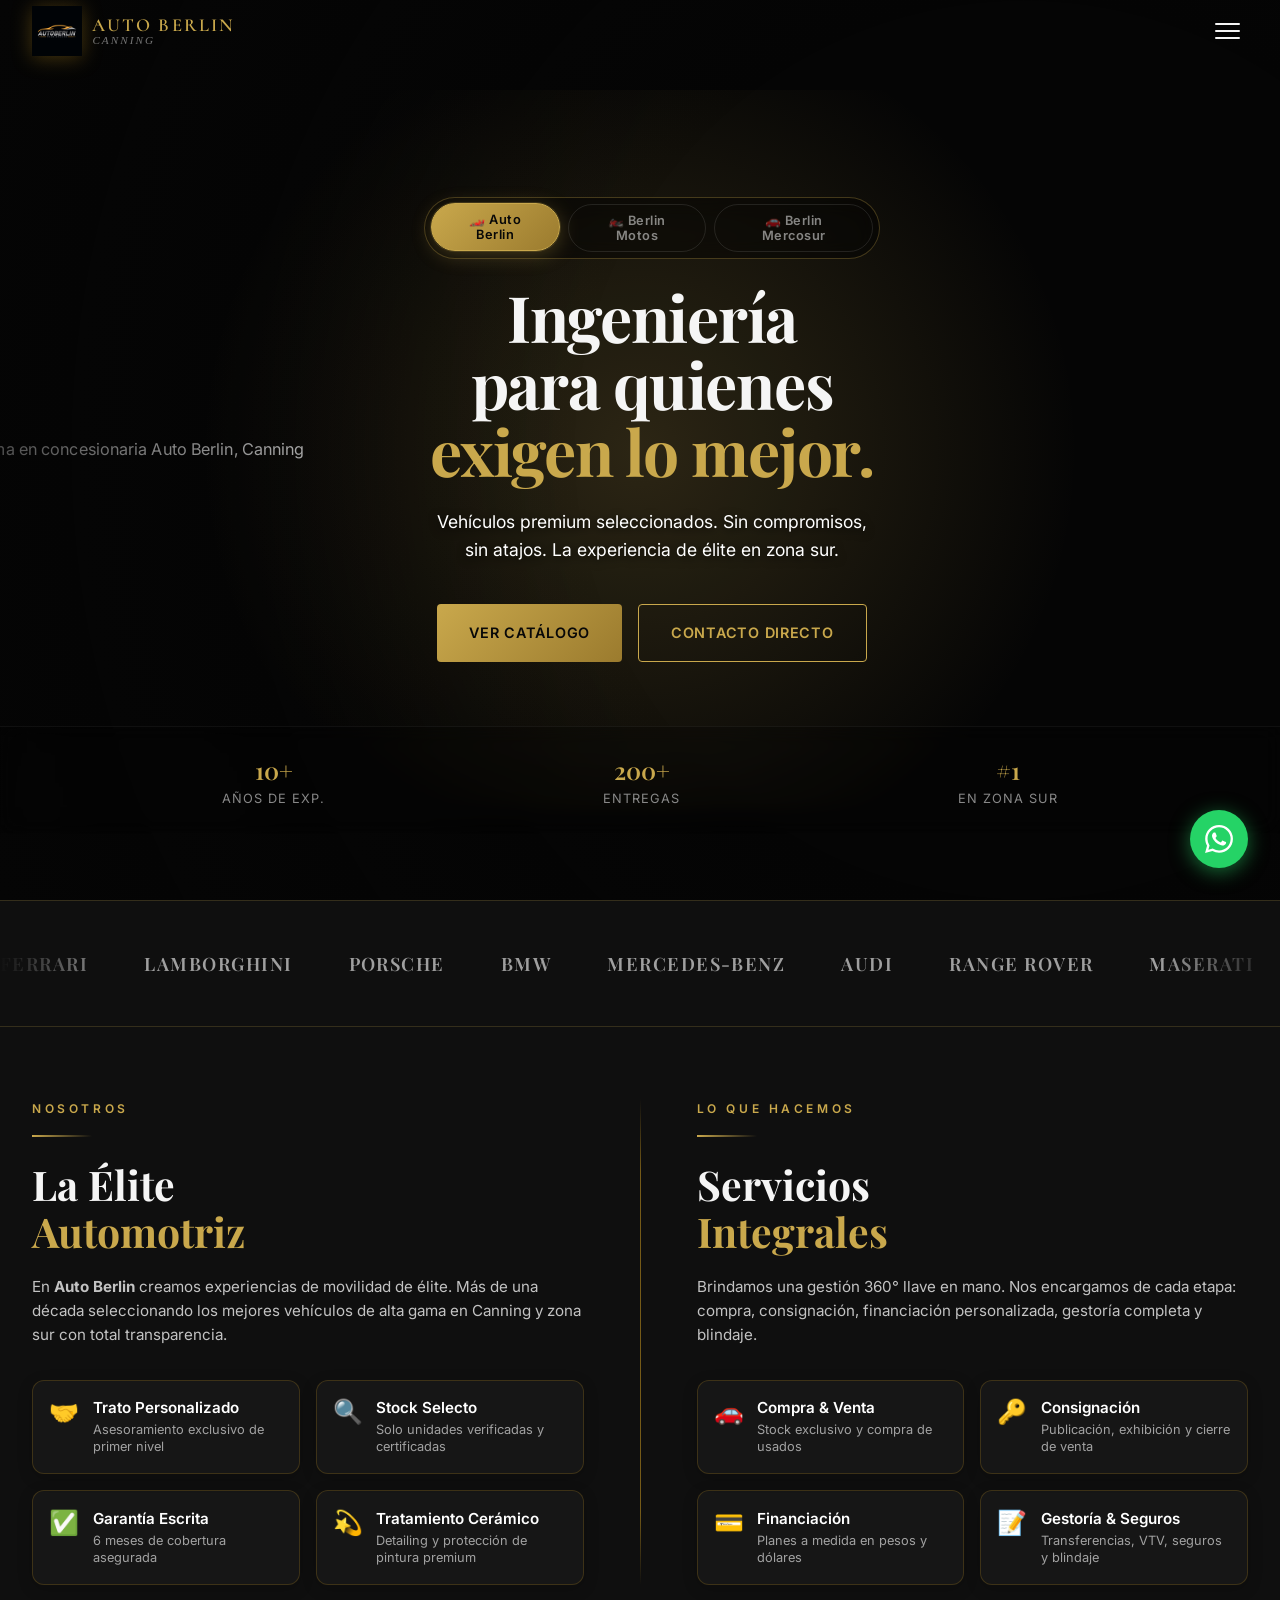
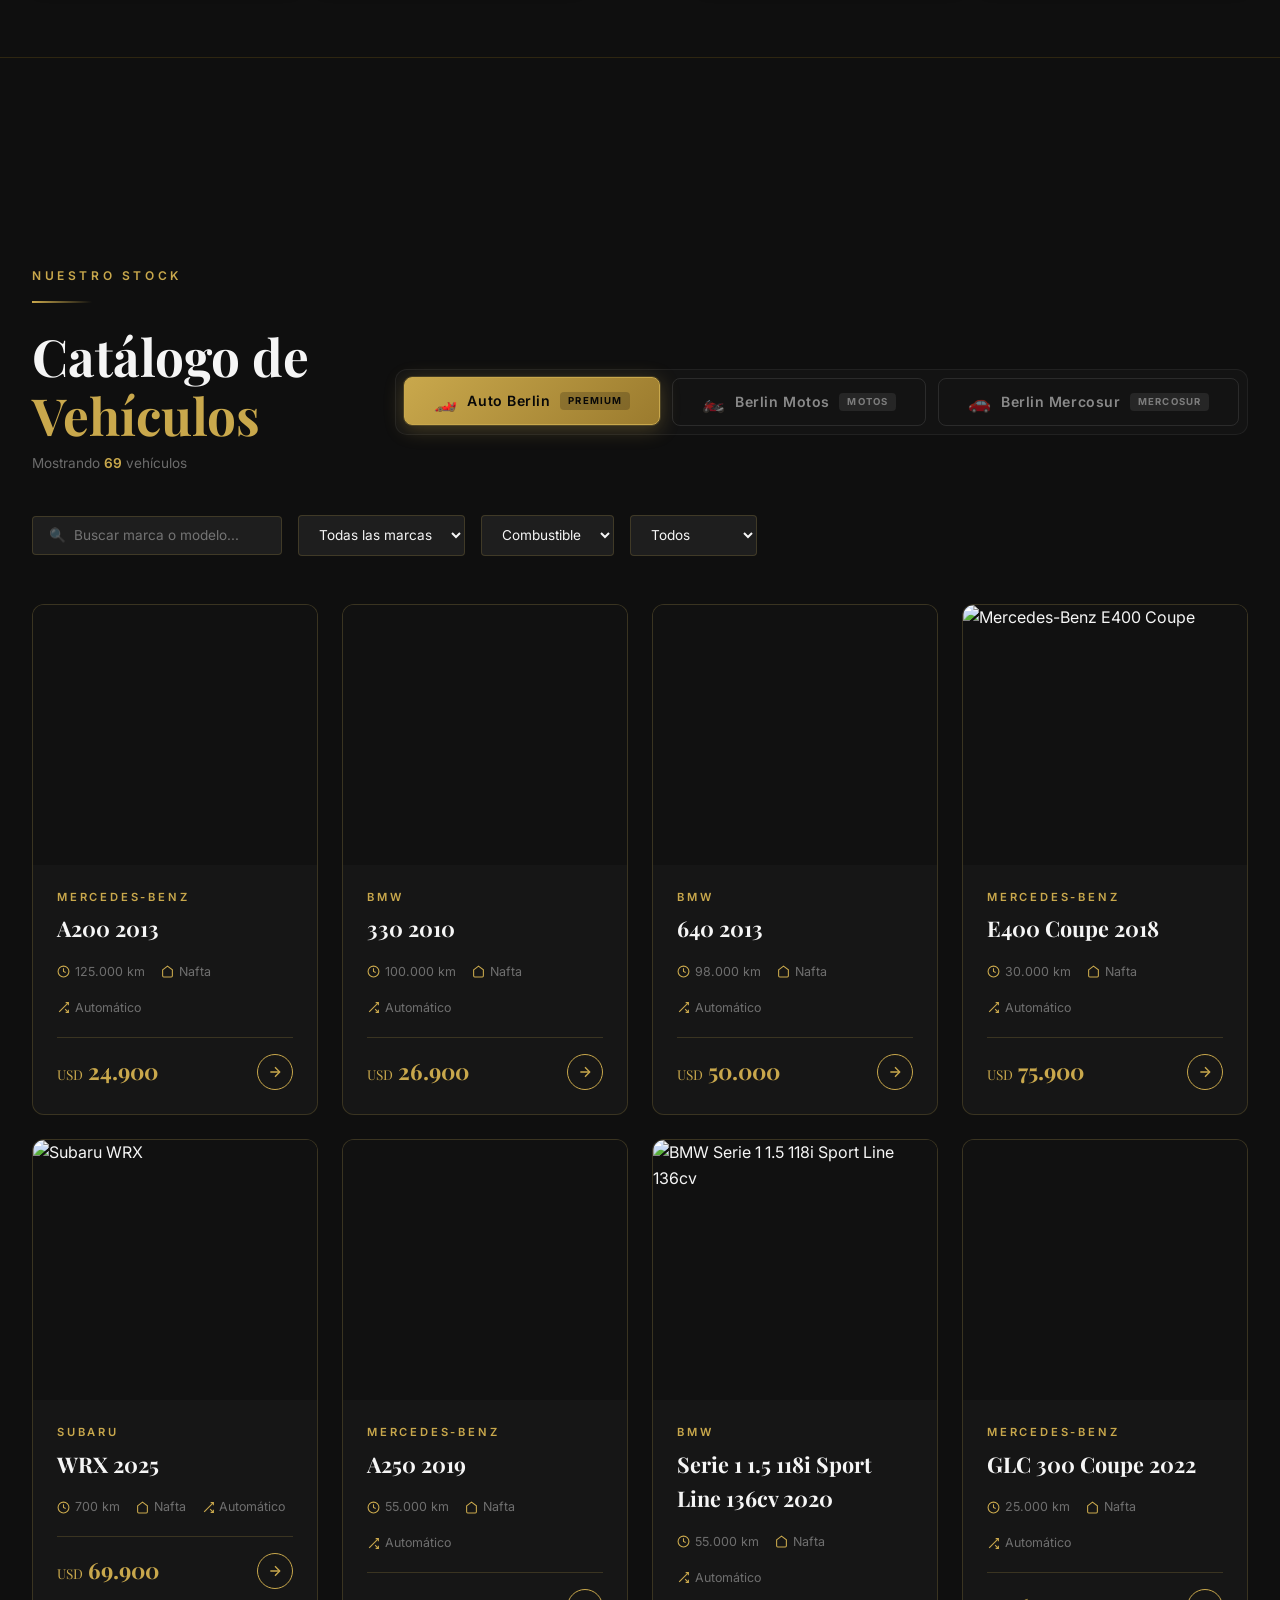
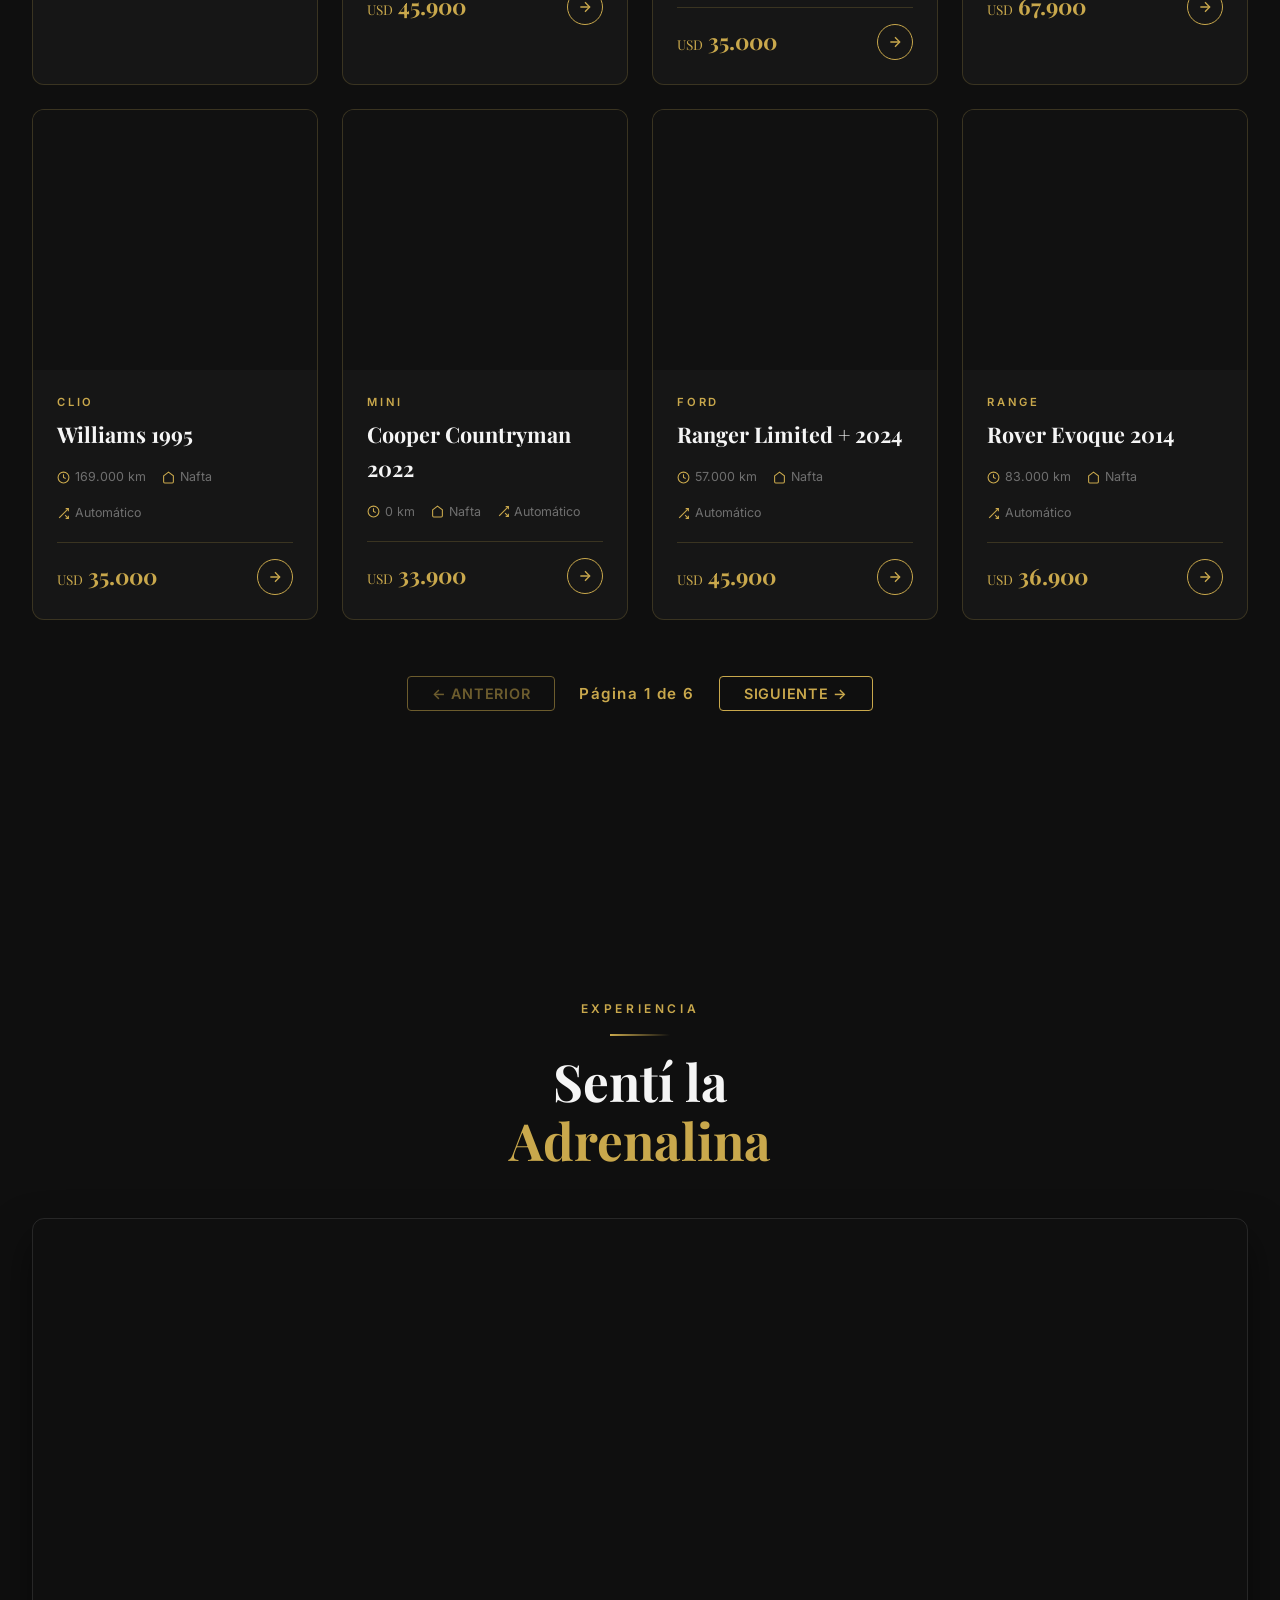
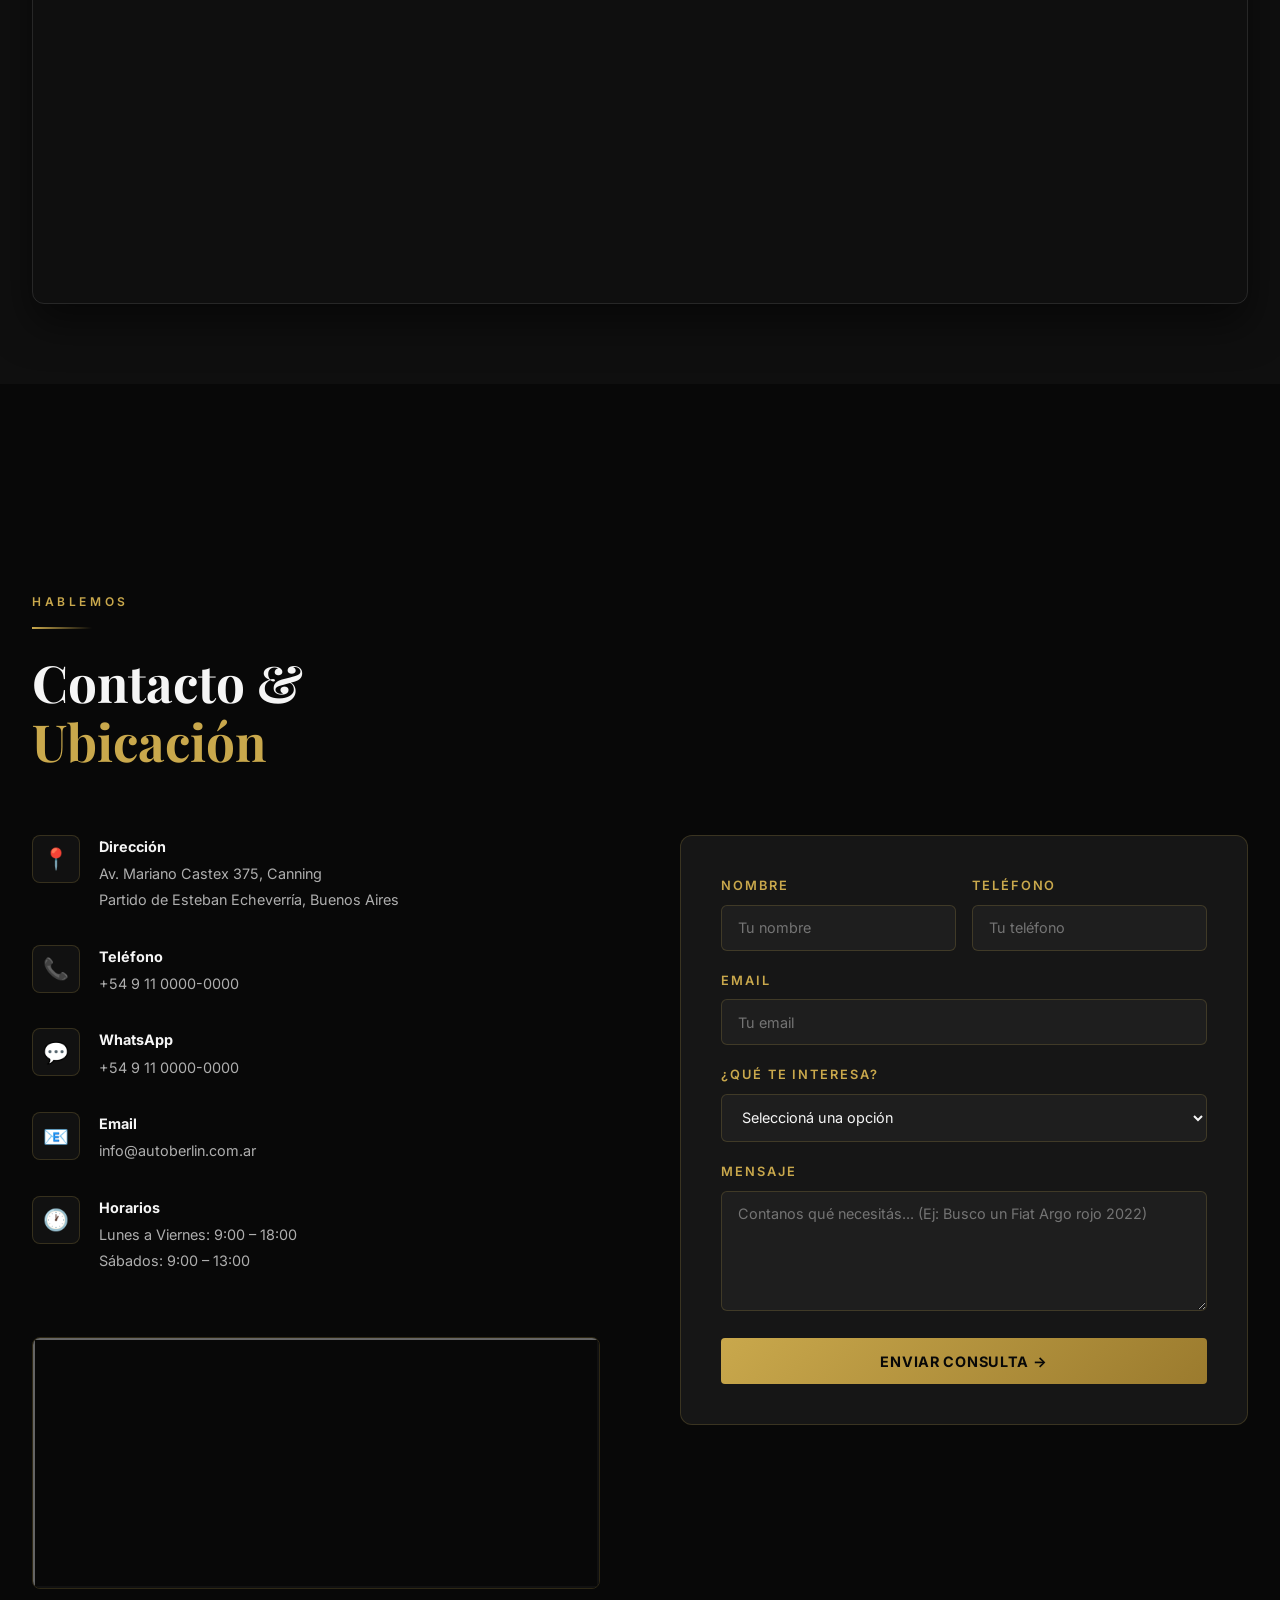
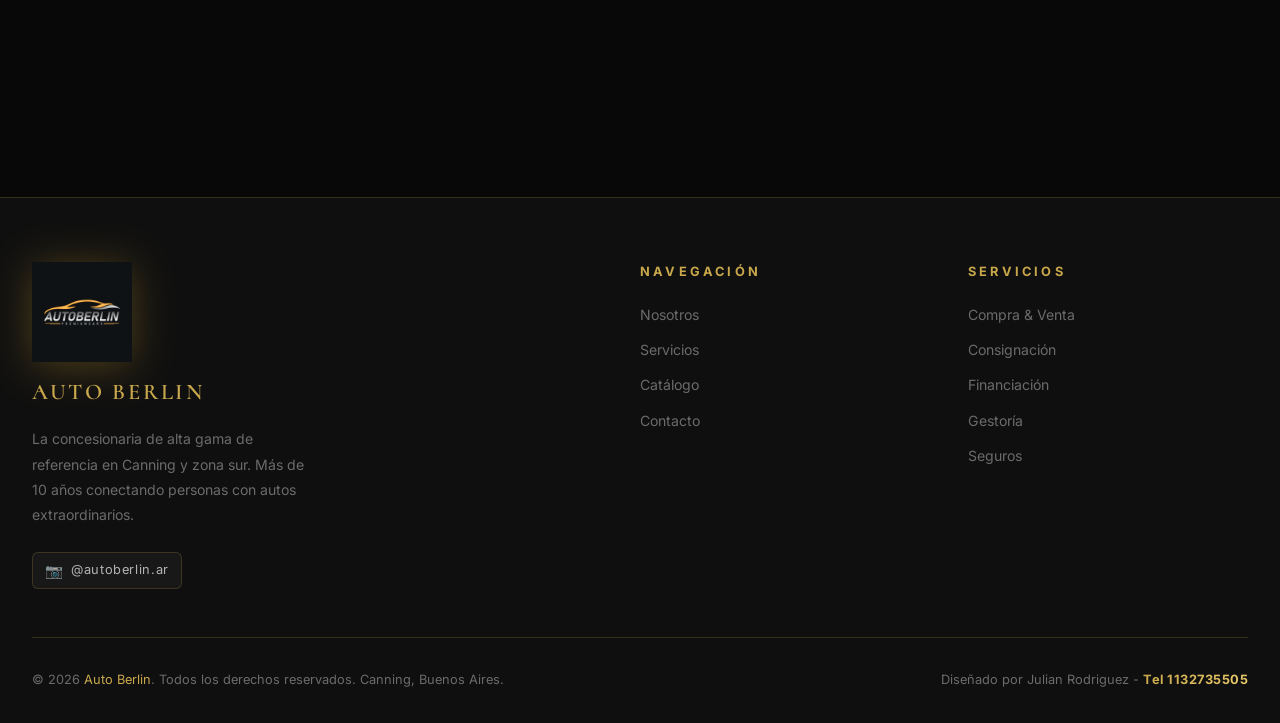
==== commit 59ac3f96: "style: perfect symmetrical alignment and typography for merged nosotros and servicios section" ====
--- a/index.html
+++ b/index.html
@@ -417,113 +417,188 @@
     </div>
   </section>
 
-  <!-- ABOUT + SERVICES (misma sección) -->
+  <!-- ABOUT + SERVICES (misma sección integrada) -->
   <section id="nosotros">
-    <div style="padding:5rem 0;background:var(--dark);">
+    <div style="padding: 4.5rem 0; background: var(--dark); border-bottom: 1px solid rgba(218,165,32,0.15);">
       <div class="container">
-
-        <!-- Fila superior: Quiénes somos | divisor | Servicios integrales -->
-        <div style="display:grid; grid-template-columns:1fr 1px 1fr; gap:3rem; align-items:start;">
-
-          <!-- Columna izquierda: Quiénes somos -->
-          <div class="about-text fade-in">
-            <p class="section-label">Quiénes somos</p>
-            <div class="gold-line"></div>
-            <h2 class="section-title">La élite<br>automotriz de<br><span>Canning</span></h2>
-            <p>En <strong>Auto Berlin</strong> no vendemos autos, creamos experiencias. Desde hace más de una década
-              somos el destino de referencia para quienes buscan vehículos de alta gama en el sur del Gran Buenos Aires.
+        
+        <style>
+          .nosotros-servicios-grid {
+            display: grid;
+            grid-template-columns: 1fr 1px 1fr;
+            gap: 3.5rem;
+            align-items: stretch;
+          }
+          .grid-vertical-divider {
+            background: linear-gradient(to bottom, transparent, rgba(218,165,32,0.5) 15%, rgba(218,165,32,0.5) 85%, transparent);
+            width: 1px;
+          }
+          .section-head-compact {
+            margin-bottom: 1.25rem;
+          }
+          .section-head-compact .section-title {
+            font-size: clamp(2rem, 3.2vw, 2.7rem);
+            line-height: 1.15;
+            margin-bottom: 0.75rem;
+          }
+          .section-intro {
+            font-size: 0.95rem;
+            line-height: 1.6;
+            color: rgba(255, 255, 255, 0.75);
+            margin-bottom: 1.75rem;
+            min-height: 4.8rem;
+          }
+          .compact-cards-grid {
+            display: grid;
+            grid-template-columns: 1fr 1fr;
+            gap: 1rem;
+          }
+          .compact-card {
+            background: rgba(255, 255, 255, 0.03);
+            border: 1px solid rgba(218, 165, 32, 0.2);
+            border-radius: 12px;
+            padding: 1.1rem 1rem;
+            display: flex;
+            align-items: flex-start;
+            gap: 0.85rem;
+            transition: all 0.3s ease;
+            box-shadow: 0 4px 15px rgba(0, 0, 0, 0.2);
+          }
+          .compact-card:hover {
+            border-color: rgba(218, 165, 32, 0.6);
+            background: rgba(218, 165, 32, 0.06);
+            transform: translateY(-3px);
+            box-shadow: 0 8px 25px rgba(218, 165, 32, 0.15);
+          }
+          .compact-card-icon {
+            font-size: 1.5rem;
+            line-height: 1;
+            flex-shrink: 0;
+            margin-top: 2px;
+          }
+          .compact-card-body h4 {
+            font-size: 0.95rem;
+            font-weight: 600;
+            color: #ffffff;
+            margin-bottom: 0.25rem;
+            line-height: 1.25;
+          }
+          .compact-card-body p {
+            font-size: 0.8rem;
+            color: rgba(255, 255, 255, 0.6);
+            margin: 0;
+            line-height: 1.35;
+          }
+
+          @media (max-width: 992px) {
+            .nosotros-servicios-grid {
+              grid-template-columns: 1fr;
+              gap: 3rem;
+            }
+            .grid-vertical-divider {
+              display: none;
+            }
+            .section-intro {
+              min-height: auto;
+            }
+          }
+          @media (max-width: 576px) {
+            .compact-cards-grid {
+              grid-template-columns: 1fr;
+            }
+          }
+        </style>
+
+        <div class="nosotros-servicios-grid">
+
+          <!-- COLUMNA IZQUIERDA: QUIÉNES SOMOS -->
+          <div class="col-nosotros fade-in">
+            <div class="section-head-compact">
+              <p class="section-label">Nosotros</p>
+              <div class="gold-line"></div>
+              <h2 class="section-title">La Élite<br><span>Automotriz</span></h2>
+            </div>
+            <p class="section-intro">
+              En <strong>Auto Berlin</strong> creamos experiencias de movilidad de élite. Más de una década seleccionando los mejores vehículos de alta gama en Canning y zona sur con total transparencia.
             </p>
-            <p>Cada unidad de nuestro stock es seleccionada con criterio y pasión. Trabajamos con los mejores
-              fabricantes del mundo y ofrecemos un servicio personalizado que va desde la selección hasta la gestión
-              completa del trámite.</p>
-            <div class="about-features">
-              <div class="feature-item"><span class="feature-icon">🤝</span>
-                <div class="feature-text"><strong>Trato personalizado</strong><span>Asesoramiento de primer nivel</span></div>
-              </div>
-              <div class="feature-item"><span class="feature-icon">🔍</span>
-                <div class="feature-text"><strong>Stock selecto</strong><span>Solo unidades verificadas</span></div>
-              </div>
-              <div class="feature-item"><span class="feature-icon">✅</span>
-                <div class="feature-text"><strong>Garantía de 6 meses</strong><span>Por escrito</span></div>
-              </div>
-              <div class="feature-item"><span class="feature-icon">💫</span>
-                <div class="feature-text"><strong>Tratamiento cerámico</strong><span>Protección máxima</span></div>
+            <div class="compact-cards-grid">
+              <div class="compact-card">
+                <div class="compact-card-icon">🤝</div>
+                <div class="compact-card-body">
+                  <h4>Trato Personalizado</h4>
+                  <p>Asesoramiento exclusivo de primer nivel</p>
+                </div>
+              </div>
+              <div class="compact-card">
+                <div class="compact-card-icon">🔍</div>
+                <div class="compact-card-body">
+                  <h4>Stock Selecto</h4>
+                  <p>Solo unidades verificadas y certificadas</p>
+                </div>
+              </div>
+              <div class="compact-card">
+                <div class="compact-card-icon">✅</div>
+                <div class="compact-card-body">
+                  <h4>Garantía Escrita</h4>
+                  <p>6 meses de cobertura asegurada</p>
+                </div>
+              </div>
+              <div class="compact-card">
+                <div class="compact-card-icon">💫</div>
+                <div class="compact-card-body">
+                  <h4>Tratamiento Cerámico</h4>
+                  <p>Detailing y protección de pintura premium</p>
+                </div>
               </div>
             </div>
           </div>
 
-          <!-- Divisor vertical dorado -->
-          <div style="background: linear-gradient(to bottom, transparent, rgba(218,165,32,0.6) 20%, rgba(218,165,32,0.6) 80%, transparent); align-self:stretch; min-height:100%;"></div>
-
-          <!-- Columna derecha: Servicios integrales -->
-          <div id="servicios" class="fade-in">
-            <p class="section-label">Lo que hacemos</p>
-            <div class="gold-line"></div>
-            <h2 class="section-title" style="margin-bottom:2rem;">Servicios<br><span>integrales</span></h2>
-            <div class="features-grid" style="grid-template-columns: 1fr 1fr; gap:1rem;">
-              <div class="feature-card" style="--delay:0.1s;">
-                <div class="feature-glow"></div>
-                <div class="feature-content">
-                  <div class="feature-icon">🚗</div>
-                  <h3 class="feature-title">Compra & Venta</h3>
-                  <p class="feature-desc">Stock exclusivo de alta gama con unidades verificadas y documentación al día.</p>
+          <!-- DIVISOR VERTICAL DORADO -->
+          <div class="grid-vertical-divider"></div>
+
+          <!-- COLUMNA DERECHA: SERVICIOS INTEGRALES -->
+          <div id="servicios" class="col-servicios fade-in">
+            <div class="section-head-compact">
+              <p class="section-label">Lo Que Hacemos</p>
+              <div class="gold-line"></div>
+              <h2 class="section-title">Servicios<br><span>Integrales</span></h2>
+            </div>
+            <p class="section-intro">
+              Brindamos una gestión 360° llave en mano. Nos encargamos de cada etapa: compra, consignación, financiación personalizada, gestoría completa y blindaje.
+            </p>
+            <div class="compact-cards-grid">
+              <div class="compact-card">
+                <div class="compact-card-icon">🚗</div>
+                <div class="compact-card-body">
+                  <h4>Compra & Venta</h4>
+                  <p>Stock exclusivo y compra de usados</p>
                 </div>
               </div>
-              <div class="feature-card" style="--delay:0.2s;">
-                <div class="feature-glow"></div>
-                <div class="feature-content">
-                  <div class="feature-icon">🔑</div>
-                  <h3 class="feature-title">Consignación</h3>
-                  <p class="feature-desc">Vendemos tu vehículo por vos. Publicación, visitas, negociación y cierre.</p>
+              <div class="compact-card">
+                <div class="compact-card-icon">🔑</div>
+                <div class="compact-card-body">
+                  <h4>Consignación</h4>
+                  <p>Publicación, exhibición y cierre de venta</p>
                 </div>
               </div>
-              <div class="feature-card" style="--delay:0.3s;">
-                <div class="feature-glow"></div>
-                <div class="feature-content">
-                  <div class="feature-icon">💳</div>
-                  <h3 class="feature-title">Financiación</h3>
-                  <p class="feature-desc">Planes a medida con las mejores tasas. Créditos en pesos y dólares.</p>
+              <div class="compact-card">
+                <div class="compact-card-icon">💳</div>
+                <div class="compact-card-body">
+                  <h4>Financiación</h4>
+                  <p>Planes a medida en pesos y dólares</p>
                 </div>
               </div>
-              <div class="feature-card" style="--delay:0.4s;">
-                <div class="feature-glow"></div>
-                <div class="feature-content">
-                  <div class="feature-icon">📝</div>
-                  <h3 class="feature-title">Gestoría</h3>
-                  <p class="feature-desc">Transferencia, patentamiento, VTV y todos los trámites necesarios.</p>
+              <div class="compact-card">
+                <div class="compact-card-icon">📝</div>
+                <div class="compact-card-body">
+                  <h4>Gestoría & Seguros</h4>
+                  <p>Transferencias, VTV, seguros y blindaje</p>
                 </div>
               </div>
-              <div class="feature-card" style="--delay:0.5s;">
-                <div class="feature-glow"></div>
-                <div class="feature-content">
-                  <div class="feature-icon">🛡️</div>
-                  <h3 class="feature-title">Seguros</h3>
-                  <p class="feature-desc">Las principales aseguradoras para la mejor cobertura de tu vehículo.</p>
-                </div>
-              </div>
-              <div class="feature-card" style="--delay:0.6s;">
-                <div class="feature-glow"></div>
-                <div class="feature-content">
-                  <div class="feature-icon">🔒</div>
-                  <h3 class="feature-title">Blindaje</h3>
-                  <p class="feature-desc">Blindaje con talleres de primera línea. Nivel II, III y superiores.</p>
-                </div>
-              </div>
             </div>
           </div>
-        </div>
-
-        <!-- Responsive: en mobile apilamos las columnas -->
-        <style>
-          @media(max-width:768px) {
-            #nosotros > div > div:first-child {
-              grid-template-columns: 1fr !important;
-            }
-            #nosotros > div > div:first-child > div:nth-child(2) {
-              display: none !important;
-            }
-          }
-        </style>
+
+        </div>
 
       </div>
     </div>
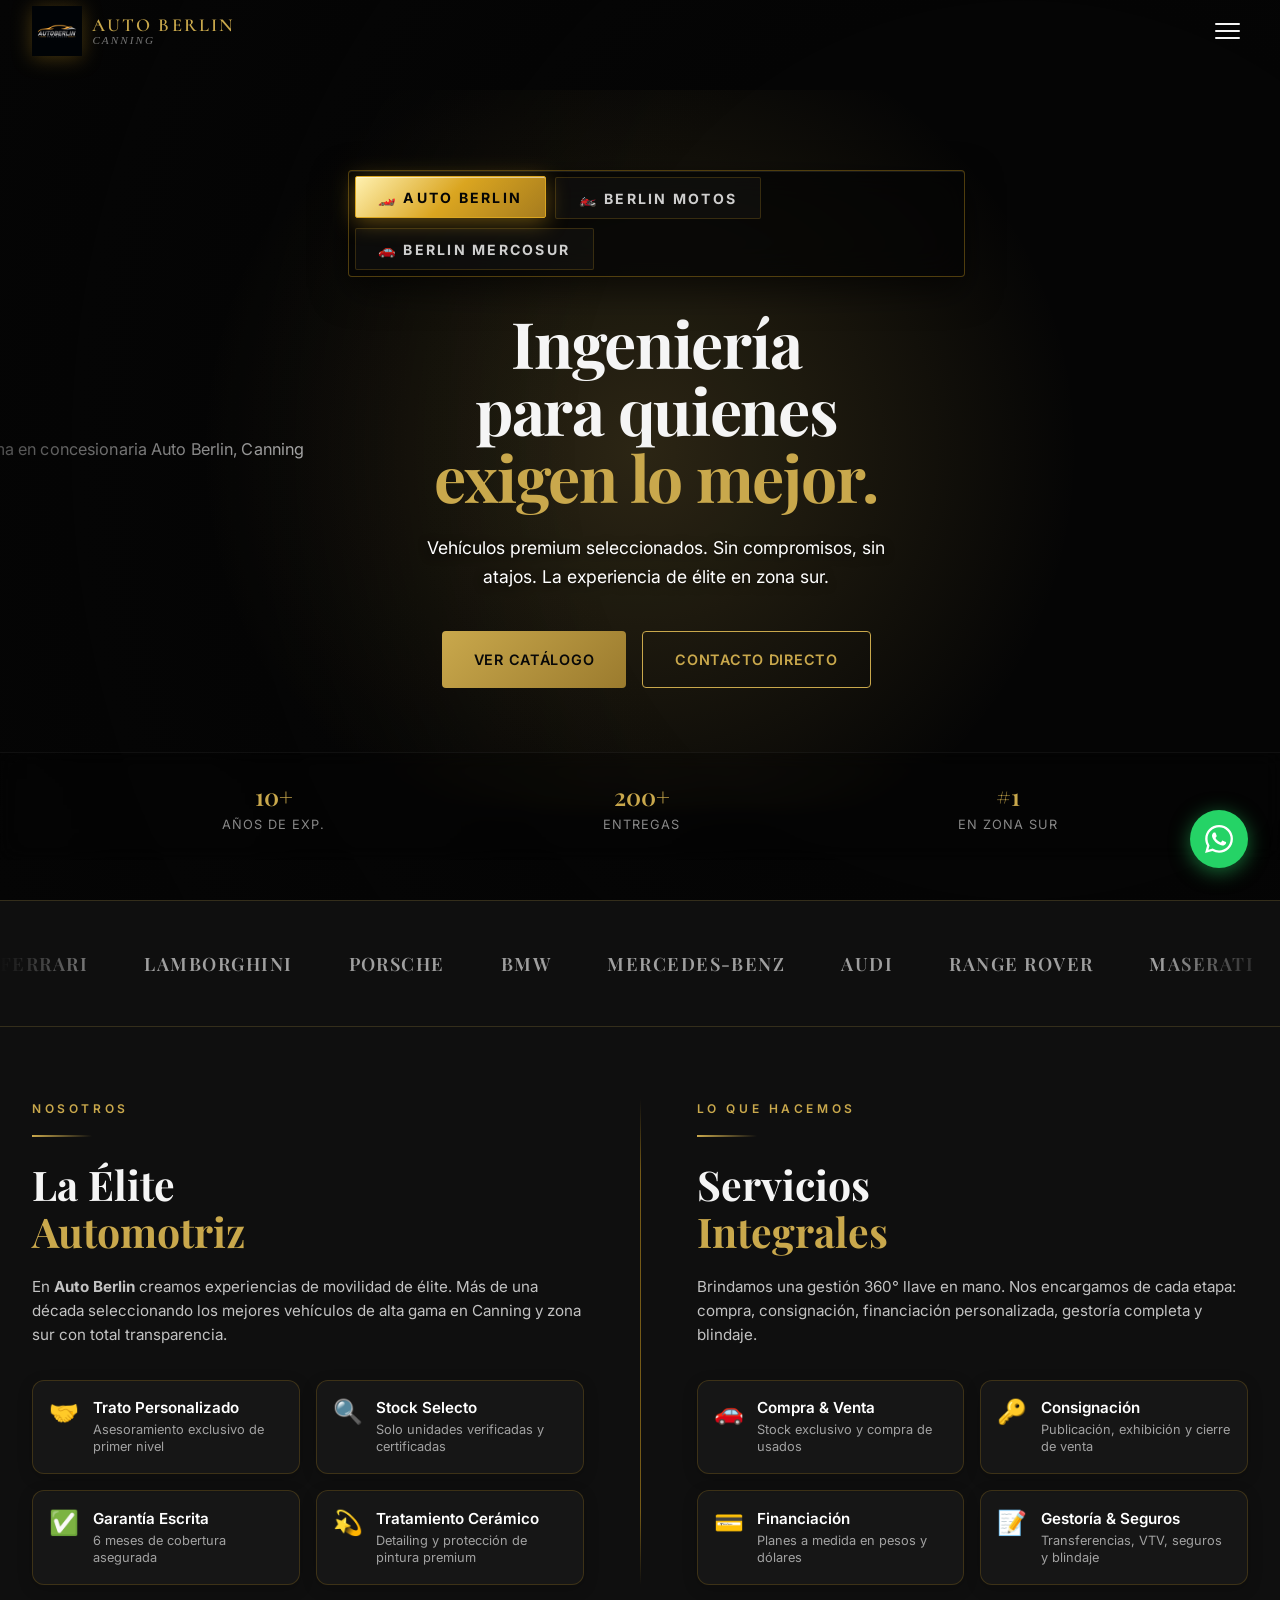
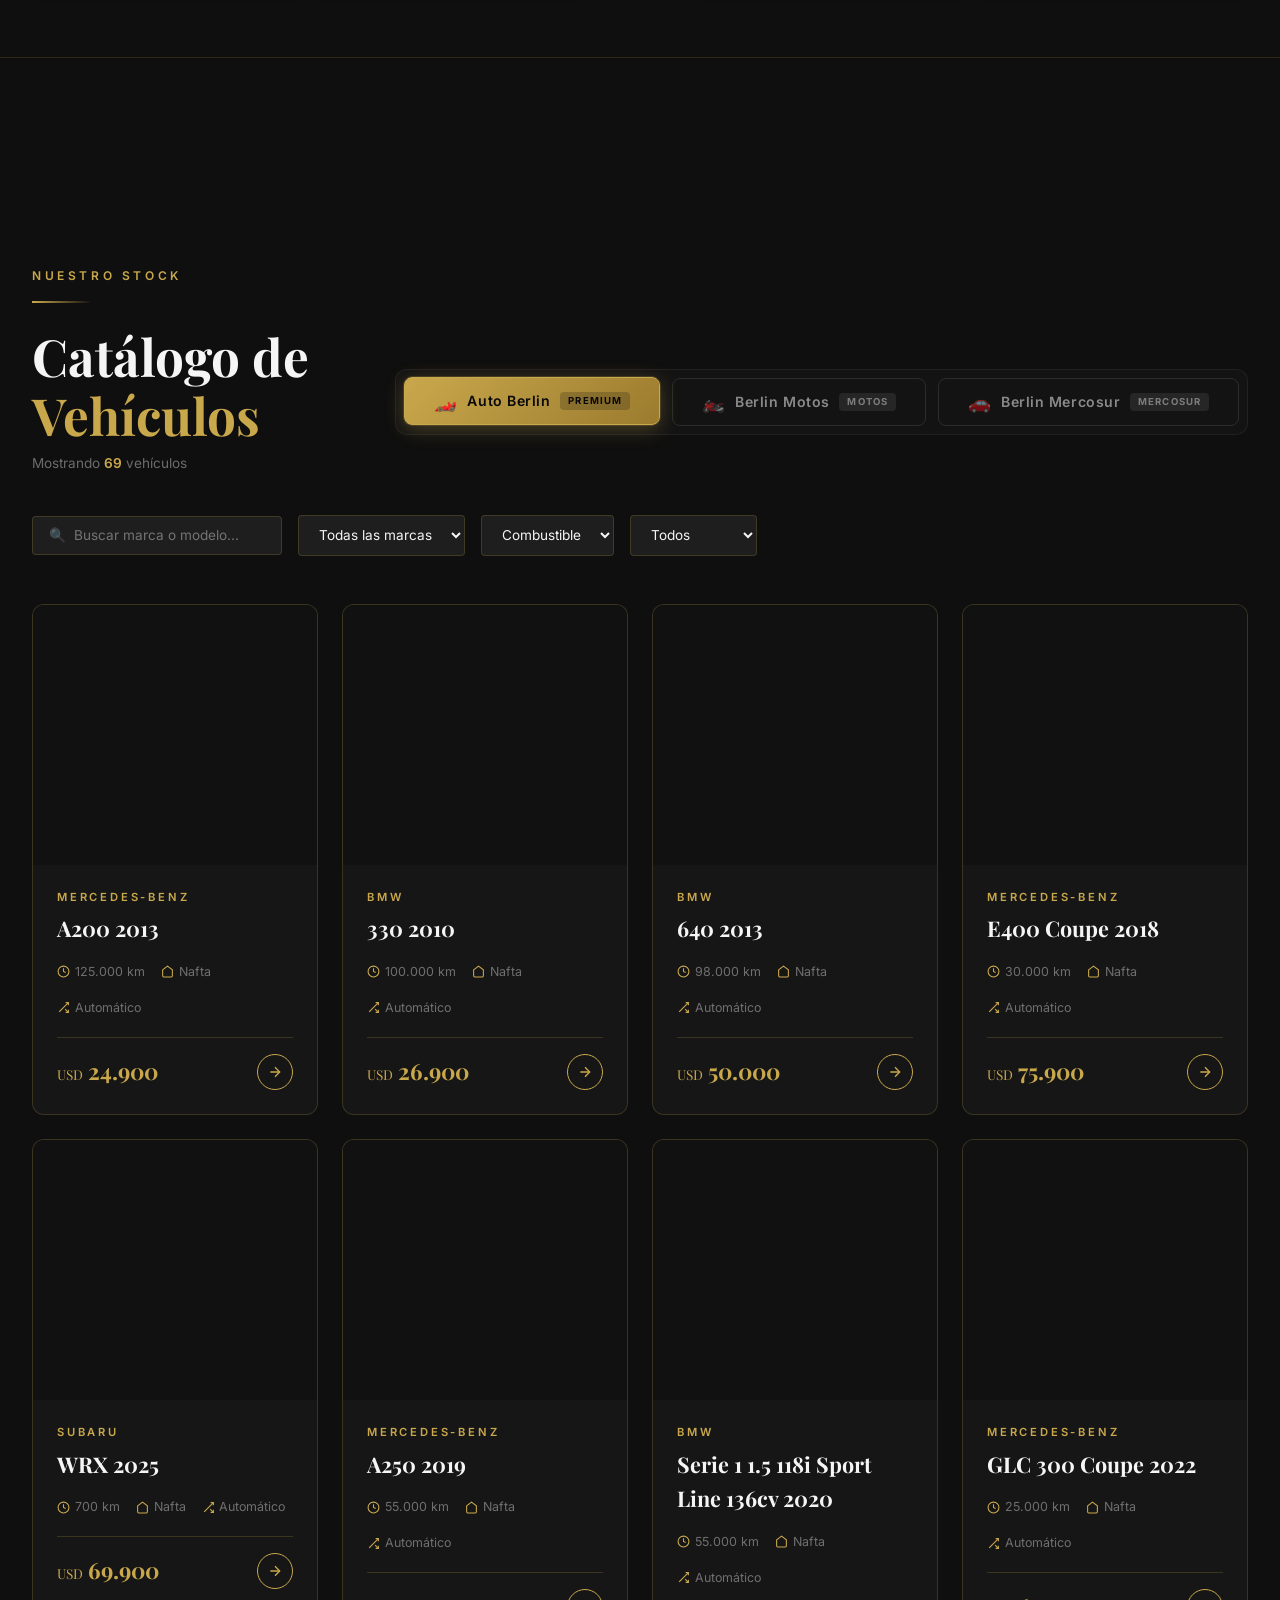
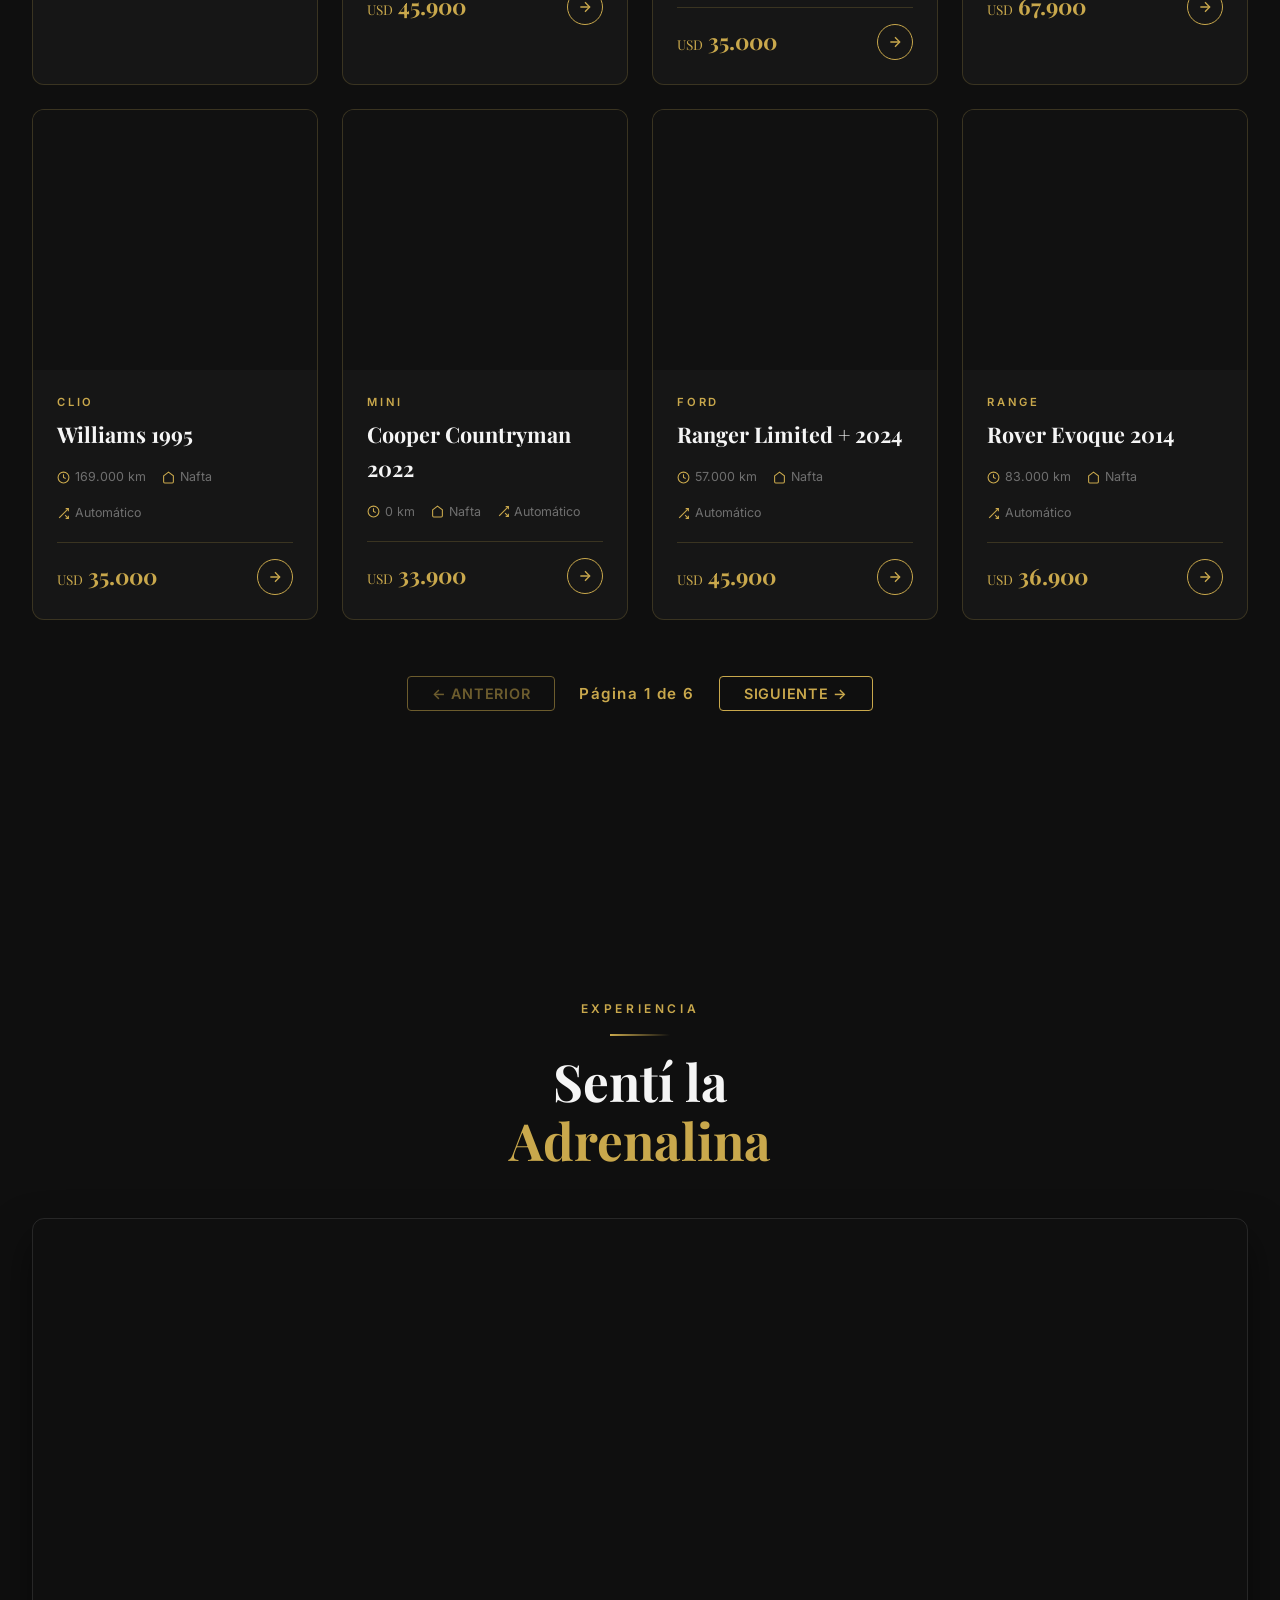
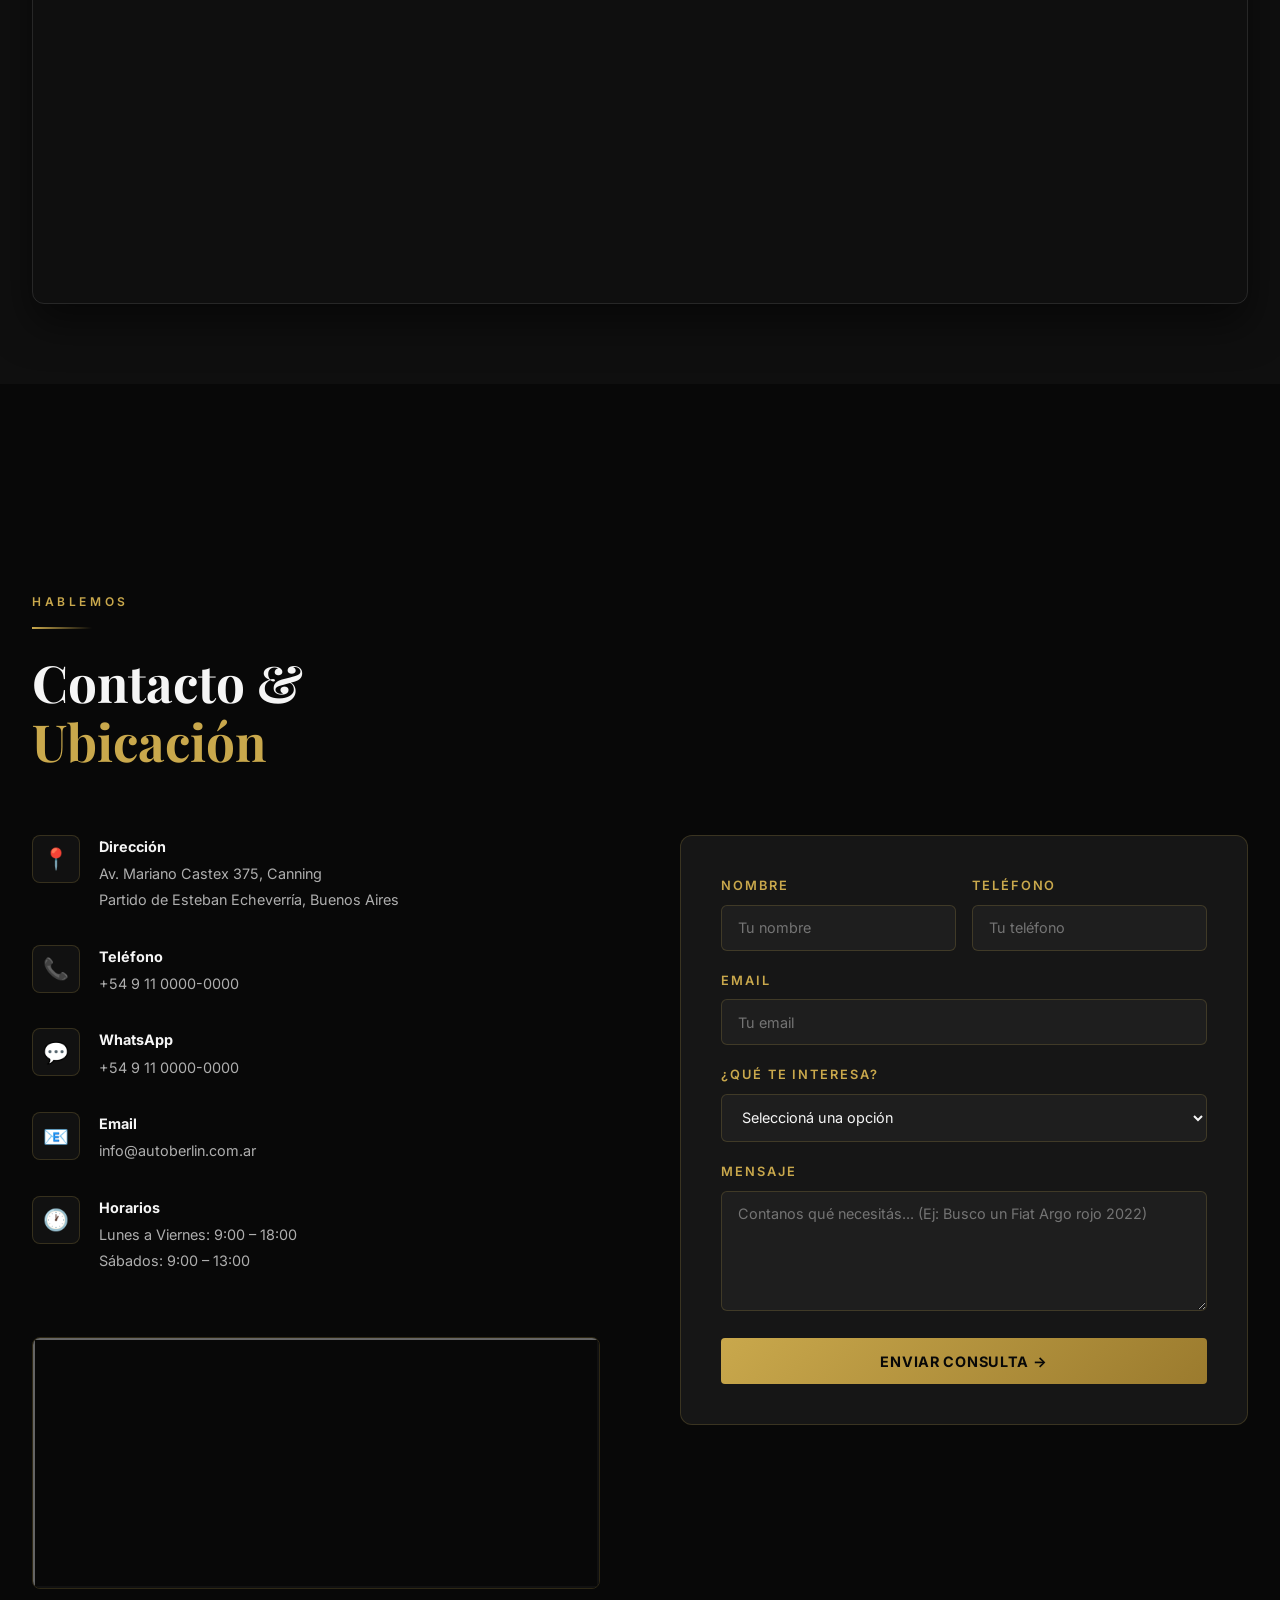
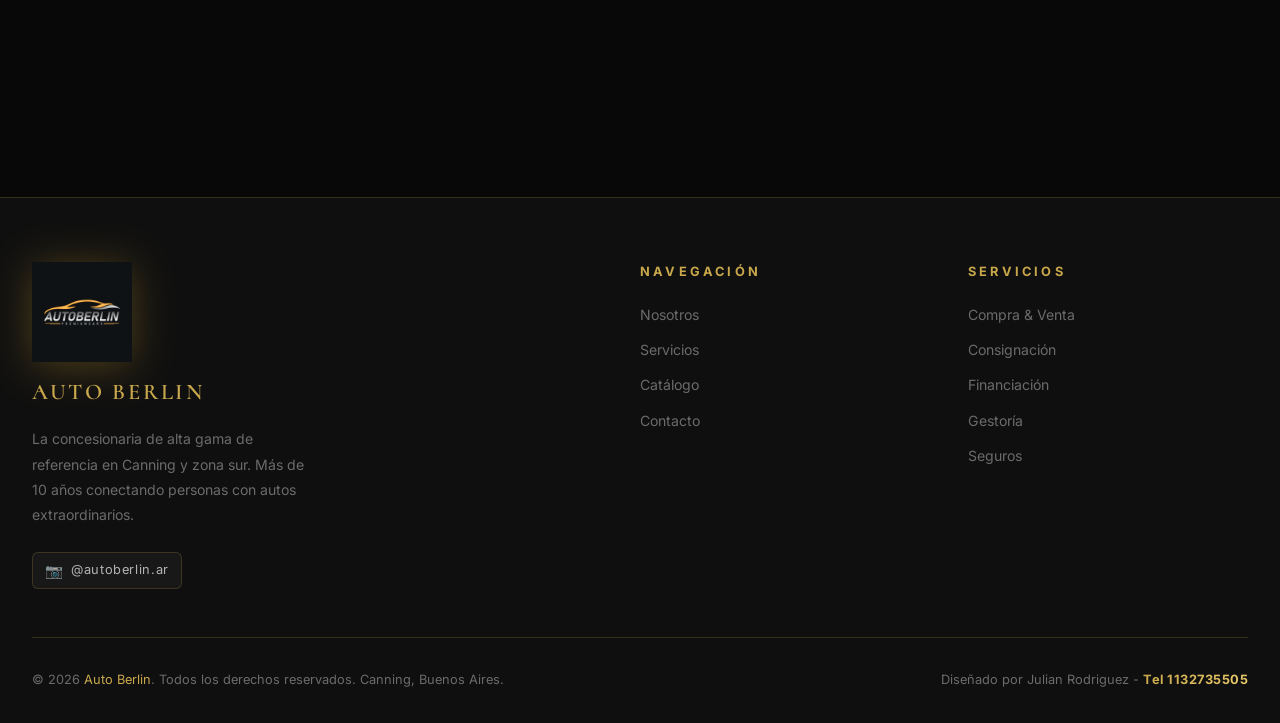
==== commit 3aaba70d: "style: ultra premium rectangular line selector buttons in hero with uppercase typography" ====
--- a/index.html
+++ b/index.html
@@ -251,6 +251,56 @@
       opacity: 0.6;
     }
 
+    /* ── HERO LINE SELECTOR - ULTRA PREMIUM RECTANGULAR ── */
+    .hero-line-selector {
+      display: inline-flex;
+      flex-wrap: wrap;
+      gap: 0.6rem;
+      margin-bottom: 2rem;
+      background: rgba(5, 5, 5, 0.75);
+      padding: 6px;
+      border-radius: 4px;
+      border: 1px solid rgba(218, 165, 32, 0.35);
+      backdrop-filter: blur(16px);
+      -webkit-backdrop-filter: blur(16px);
+      box-shadow: 0 12px 35px rgba(0, 0, 0, 0.6), inset 0 1px 0 rgba(255, 255, 255, 0.08);
+    }
+    .hero-line-selector .line-btn {
+      position: relative;
+      background: rgba(255, 255, 255, 0.03);
+      border: 1px solid rgba(218, 165, 32, 0.2);
+      border-radius: 2px;
+      padding: 0.7rem 1.4rem;
+      font-family: 'Cormorant SC', 'Inter', sans-serif;
+      font-size: 0.88rem;
+      font-weight: 700;
+      letter-spacing: 0.16em;
+      text-transform: uppercase;
+      color: rgba(255, 255, 255, 0.8);
+      cursor: pointer;
+      transition: all 0.35s cubic-bezier(0.16, 1, 0.3, 1);
+      box-sizing: border-box;
+    }
+    .hero-line-selector .line-btn:hover {
+      color: #ffffff;
+      border-color: rgba(218, 165, 32, 0.65);
+      background: rgba(218, 165, 32, 0.12);
+      transform: translateY(-2px);
+      box-shadow: 0 6px 20px rgba(218, 165, 32, 0.25);
+    }
+    .hero-line-selector .line-btn.active {
+      color: #050505;
+      font-weight: 700;
+      background: linear-gradient(135deg, #FFF1B0 0%, #DAA520 50%, #A67C1E 100%);
+      border-color: #DAA520;
+      box-shadow: 0 4px 22px rgba(218, 165, 32, 0.45), inset 0 1px 0 rgba(255, 255, 255, 0.5);
+    }
+    .hero-line-selector .line-btn span {
+      display: inline-flex;
+      align-items: center;
+      gap: 0.5rem;
+    }
+
     /* EFECTO HOVER EN GALERÍA DE VEHÍCULOS */
     .vehicle-card {
       position: relative;
@@ -350,15 +400,15 @@
     <div class="container">
       <div class="hero-content fade-in">
         <!-- Identidad de marca y Selector de Líneas en Hero -->
-        <div class="hero-line-selector" id="heroLineSelector" style="display: flex; gap: 0.5rem; margin-bottom: 1.5rem; justify-content: center; background: rgba(0,0,0,0.4); padding: 6px; border-radius: 50px; border: 1px solid rgba(201,168,76,0.3); backdrop-filter: blur(10px);">
-          <button class="line-btn active" data-line="autoberlin" onclick="switchLine('autoberlin')" style="border-radius: 40px; padding: 0.5rem 1.2rem; font-size: 0.8rem;">
-            <span>🏎️ Auto Berlin</span>
+        <div class="hero-line-selector" id="heroLineSelector">
+          <button class="line-btn active" data-line="autoberlin" onclick="switchLine('autoberlin')">
+            <span>🏎️ AUTO BERLIN</span>
           </button>
-          <button class="line-btn" data-line="motos" onclick="switchLine('motos')" style="border-radius: 40px; padding: 0.5rem 1.2rem; font-size: 0.8rem;">
-            <span>🏍️ Berlin Motos</span>
+          <button class="line-btn" data-line="motos" onclick="switchLine('motos')">
+            <span>🏍️ BERLIN MOTOS</span>
           </button>
-          <button class="line-btn" data-line="mercosur" onclick="switchLine('mercosur')" style="border-radius: 40px; padding: 0.5rem 1.2rem; font-size: 0.8rem;">
-            <span>🚗 Berlin Mercosur</span>
+          <button class="line-btn" data-line="mercosur" onclick="switchLine('mercosur')">
+            <span>🚗 BERLIN MERCOSUR</span>
           </button>
         </div>
         <span class="visually-hidden" style="position:absolute;width:1px;height:1px;overflow:hidden;clip:rect(0,0,0,0);">
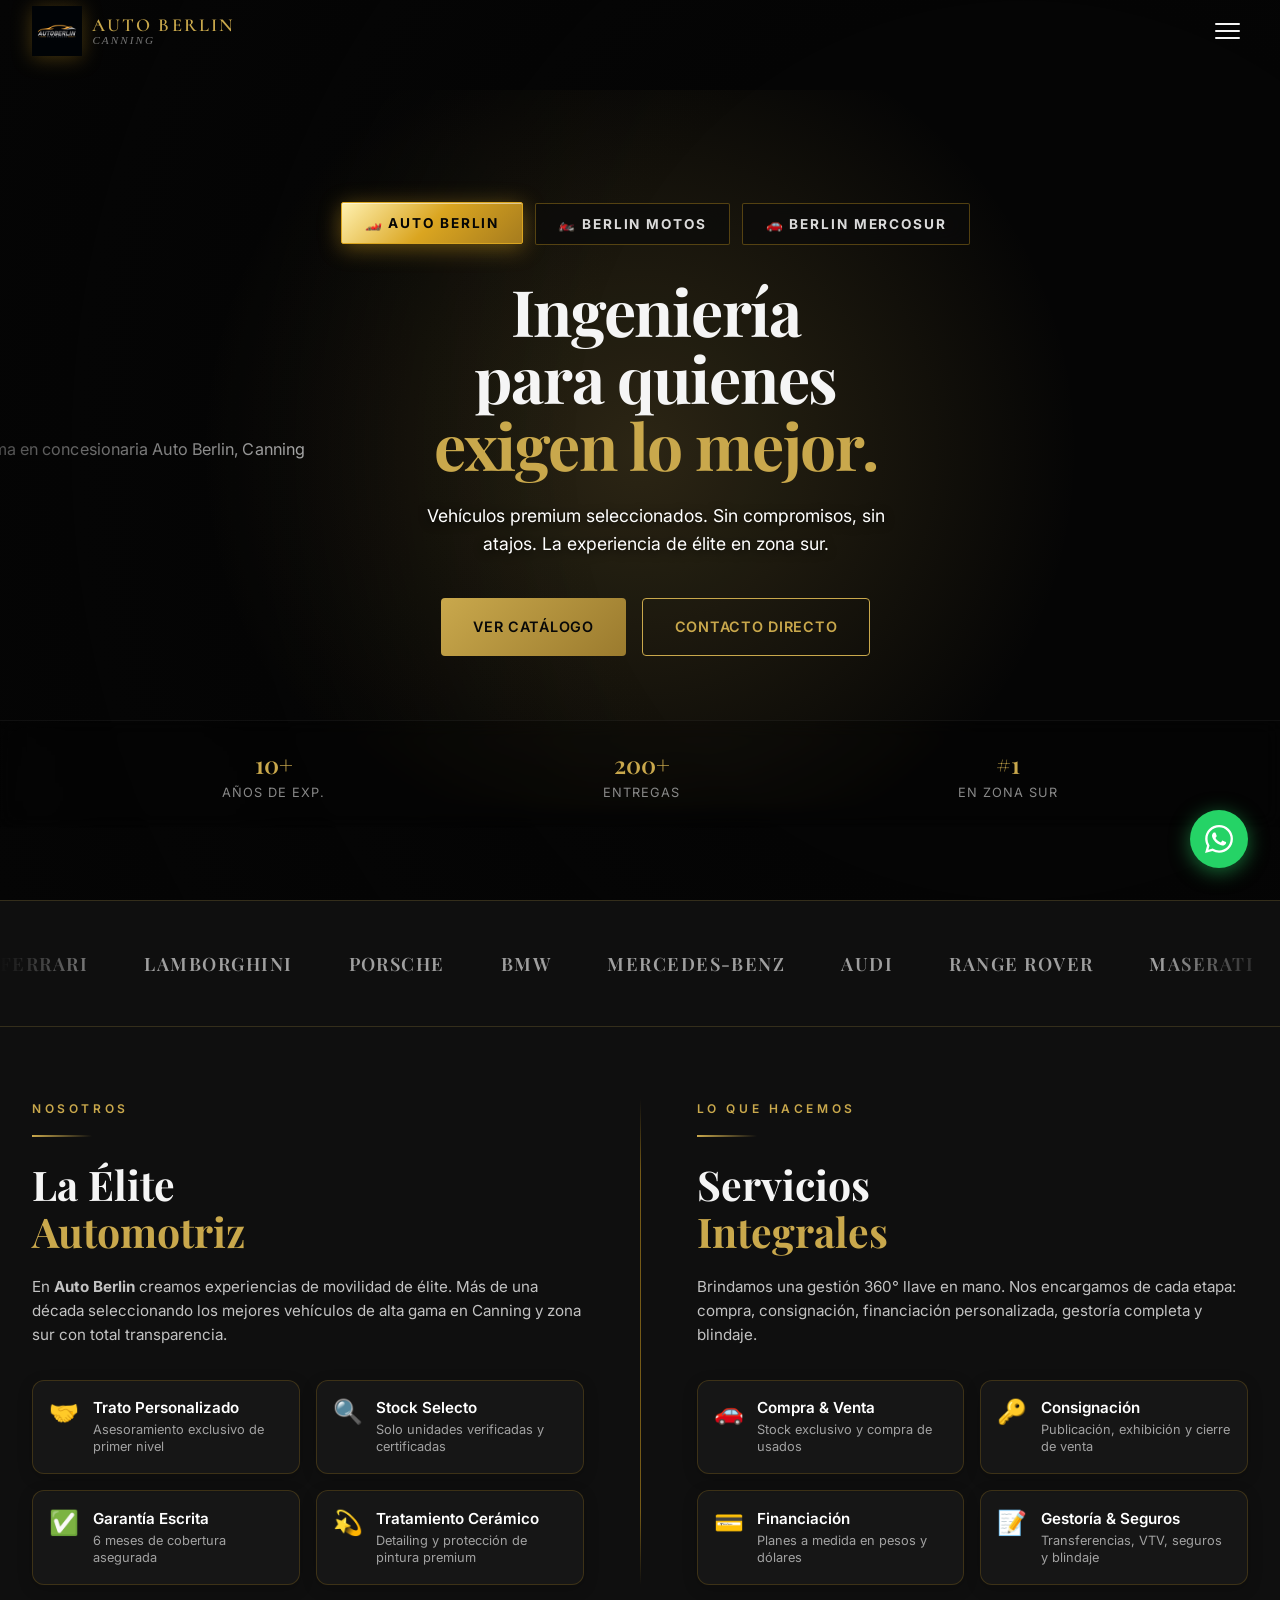
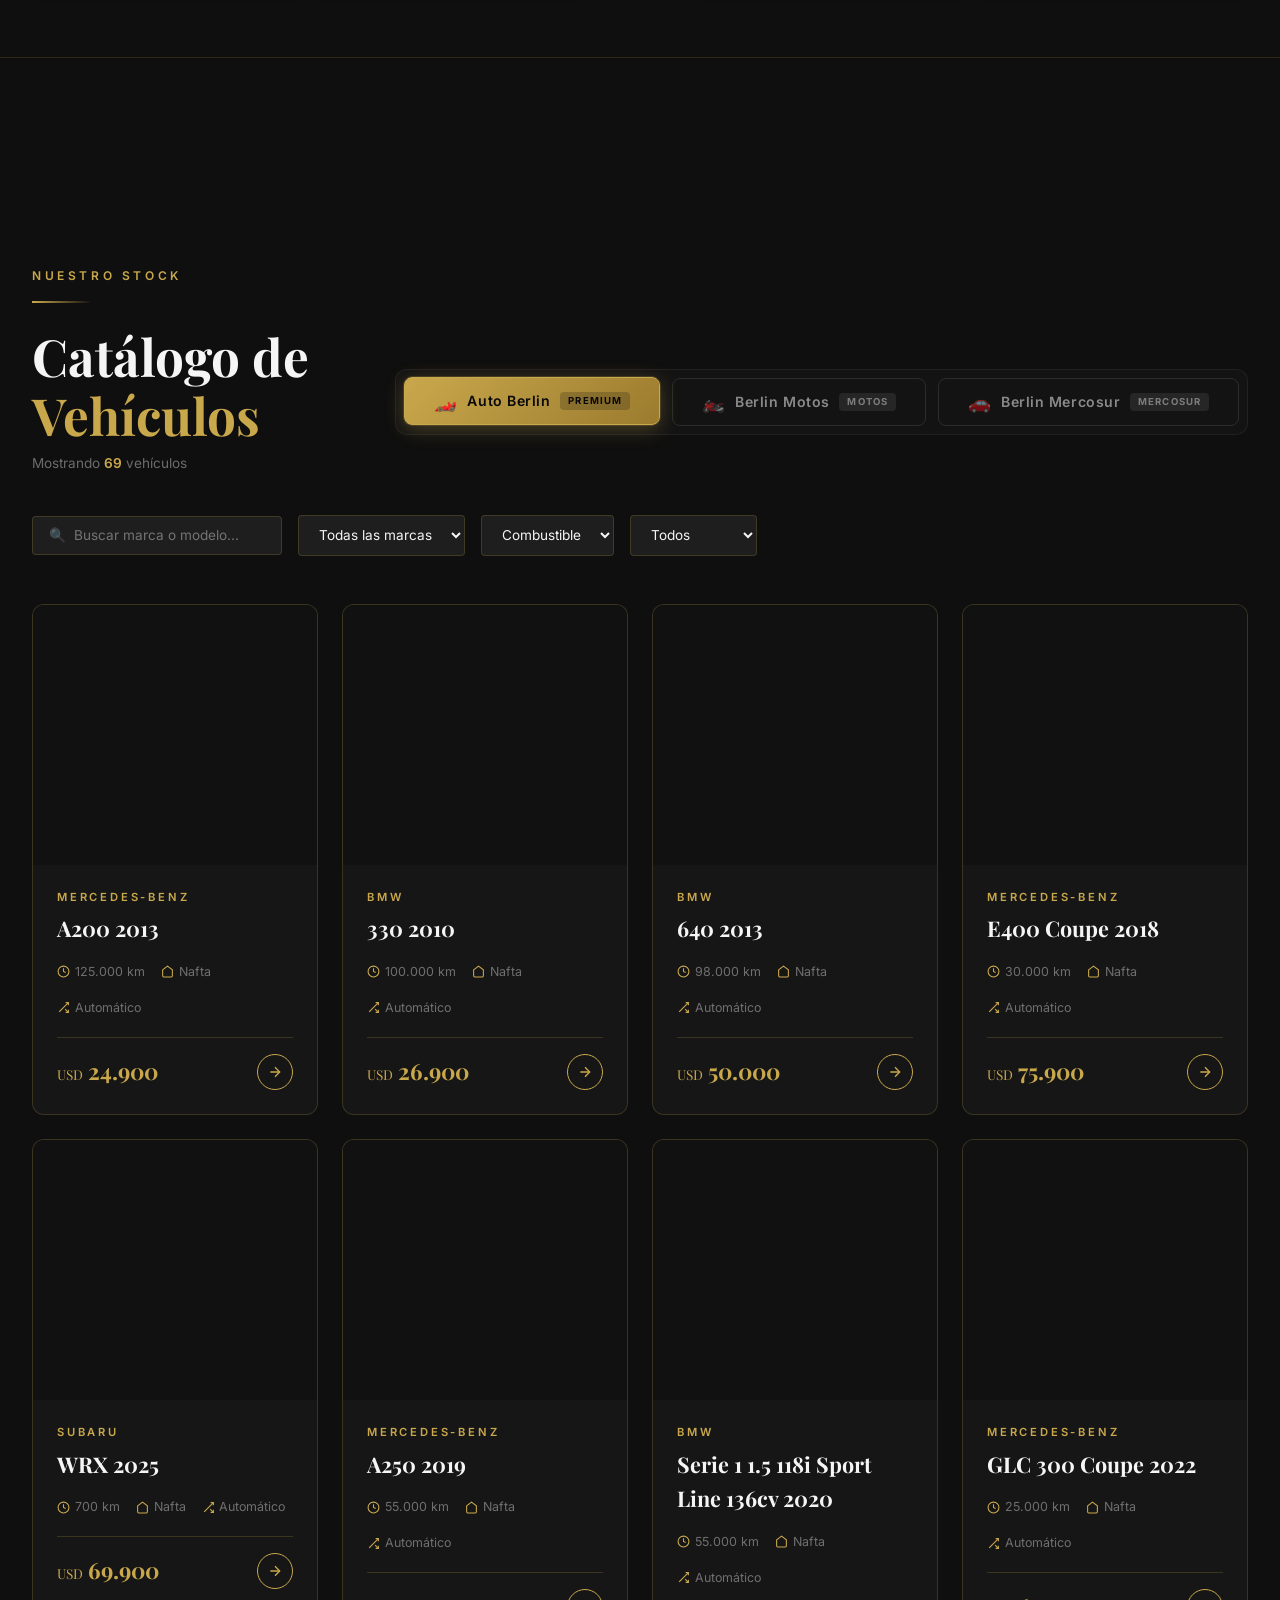
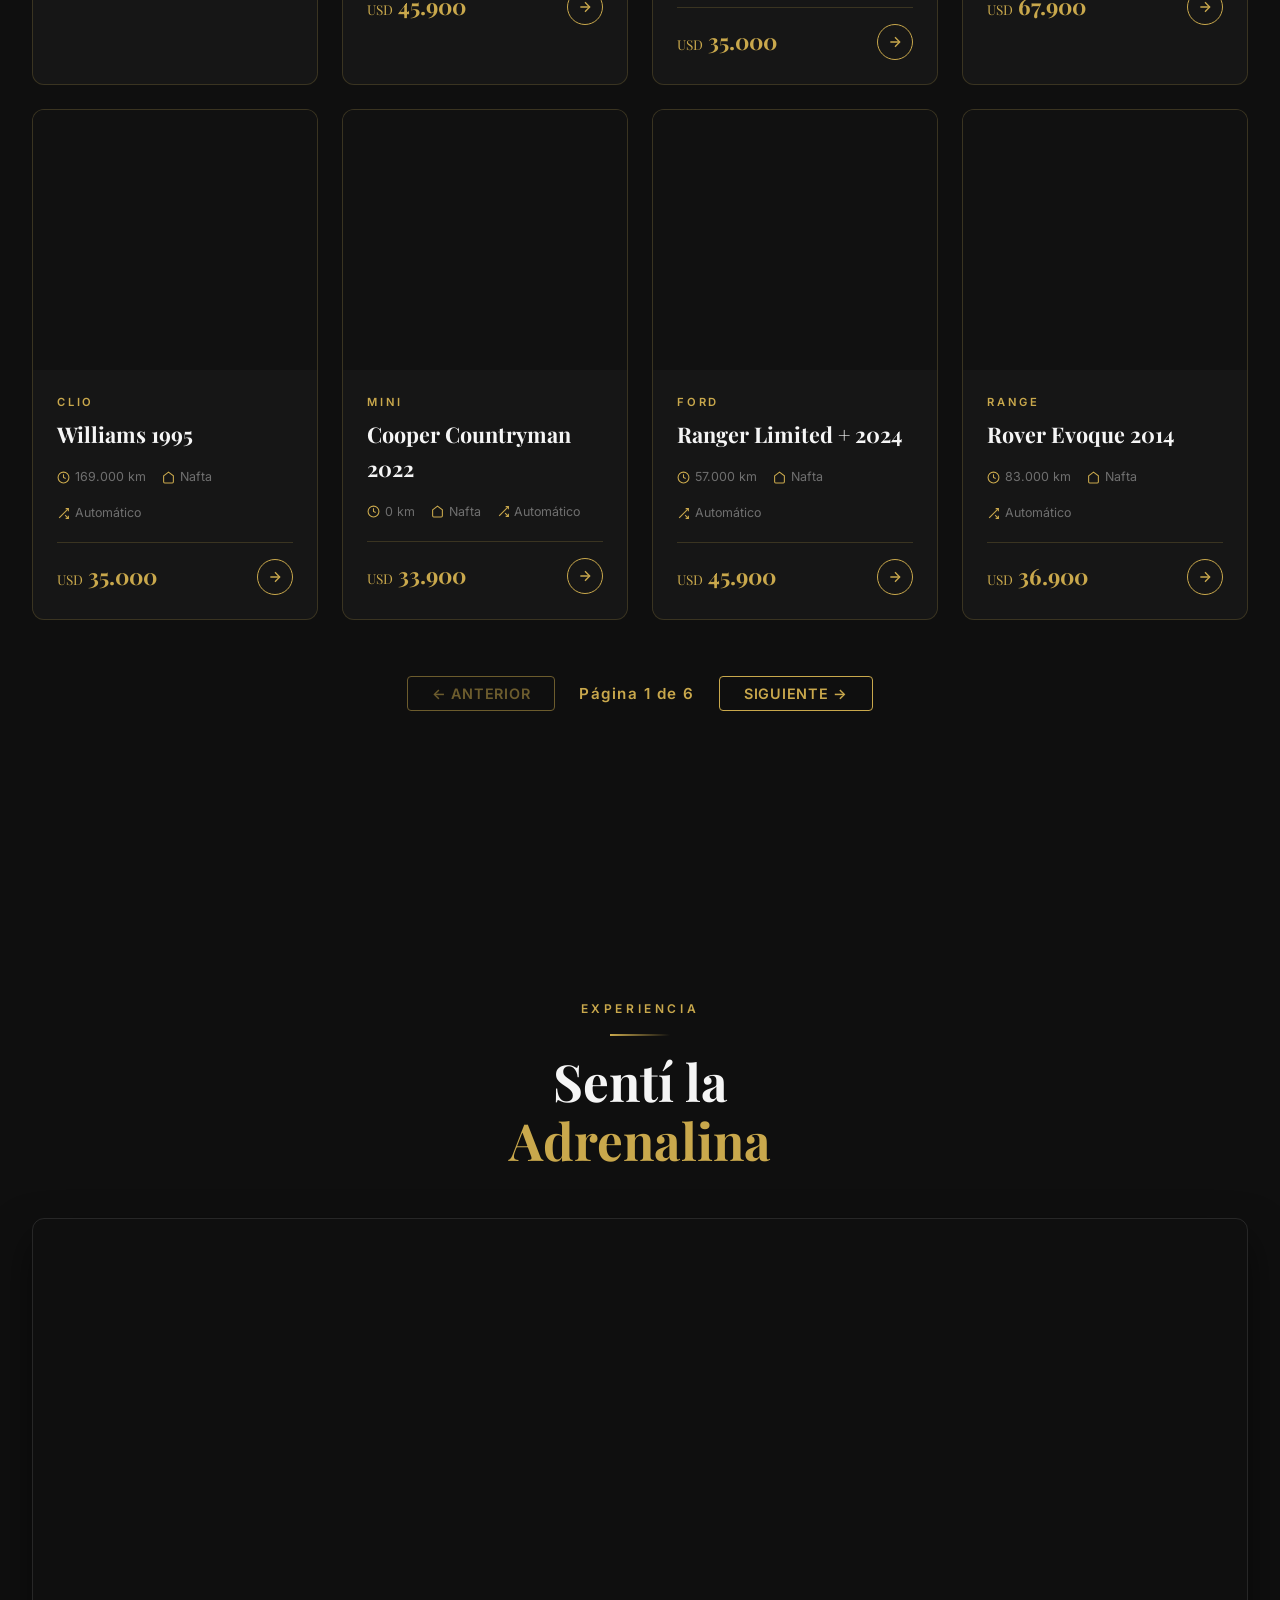
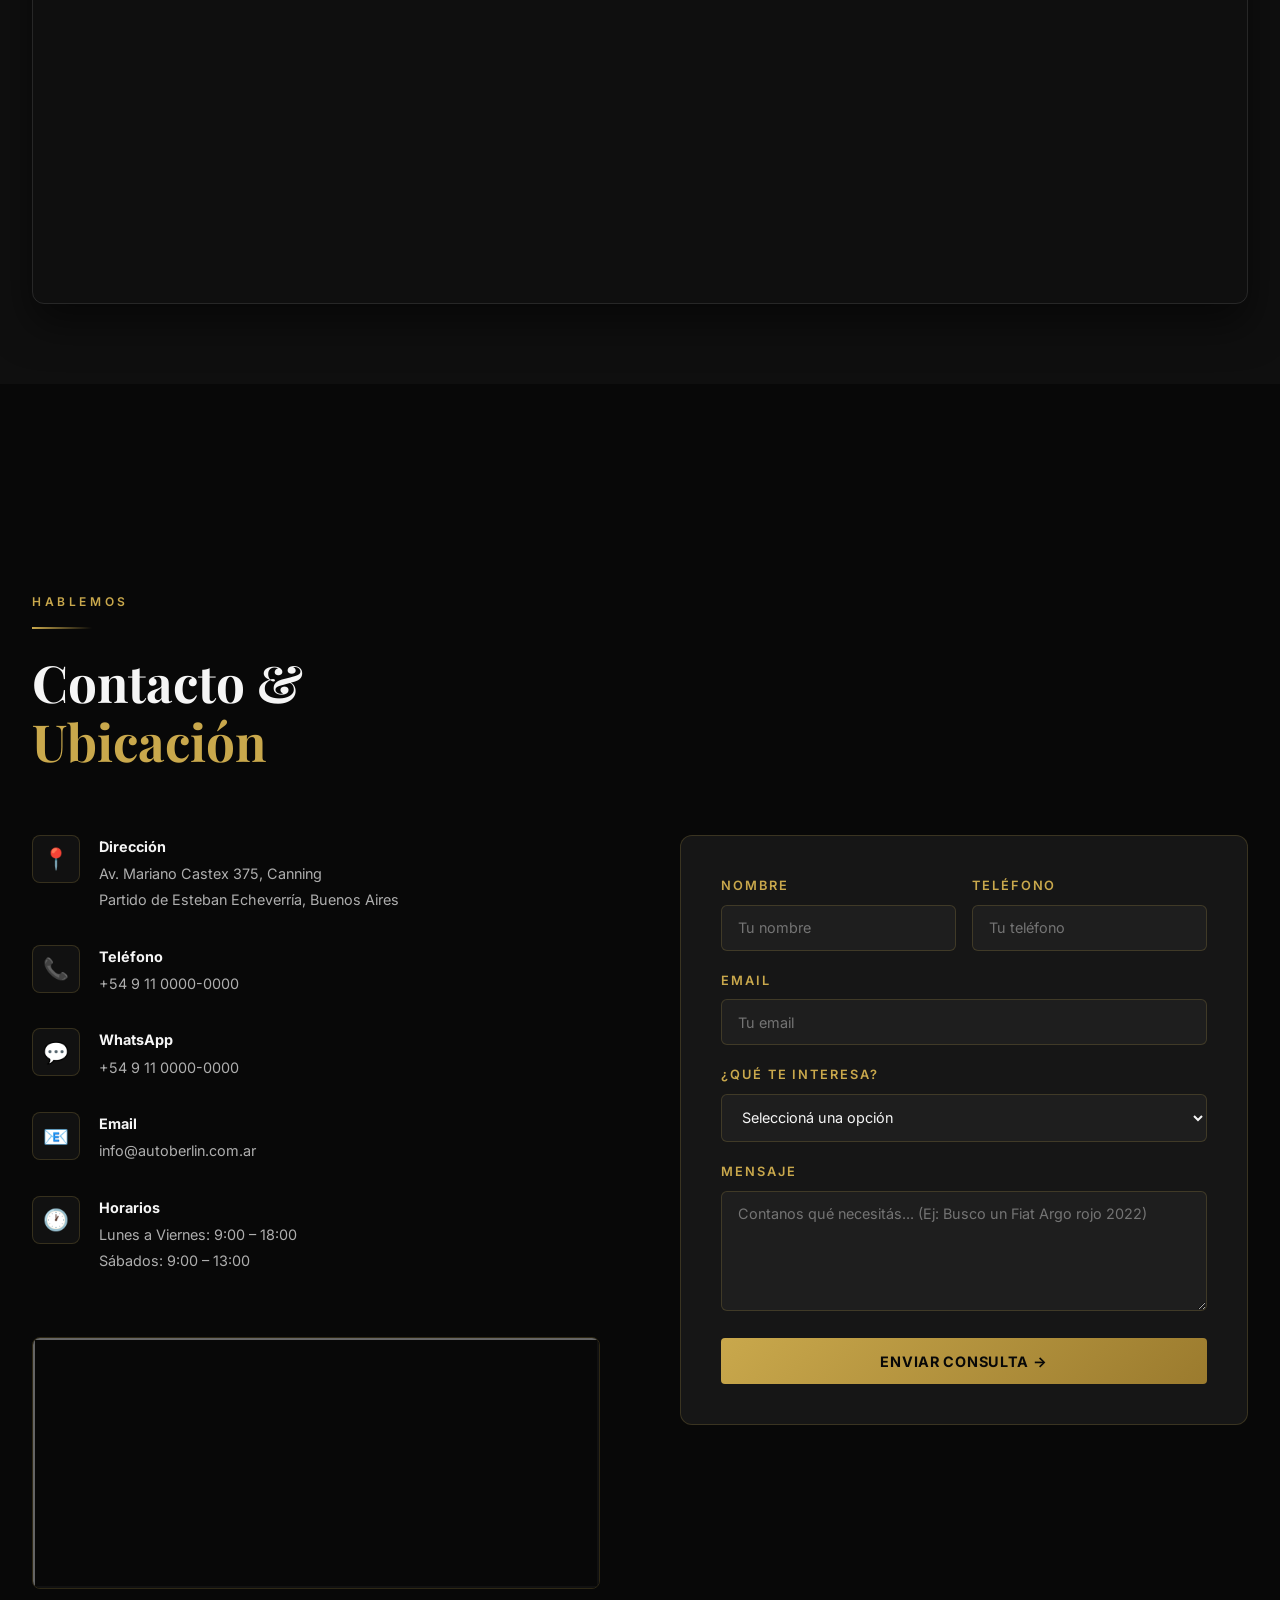
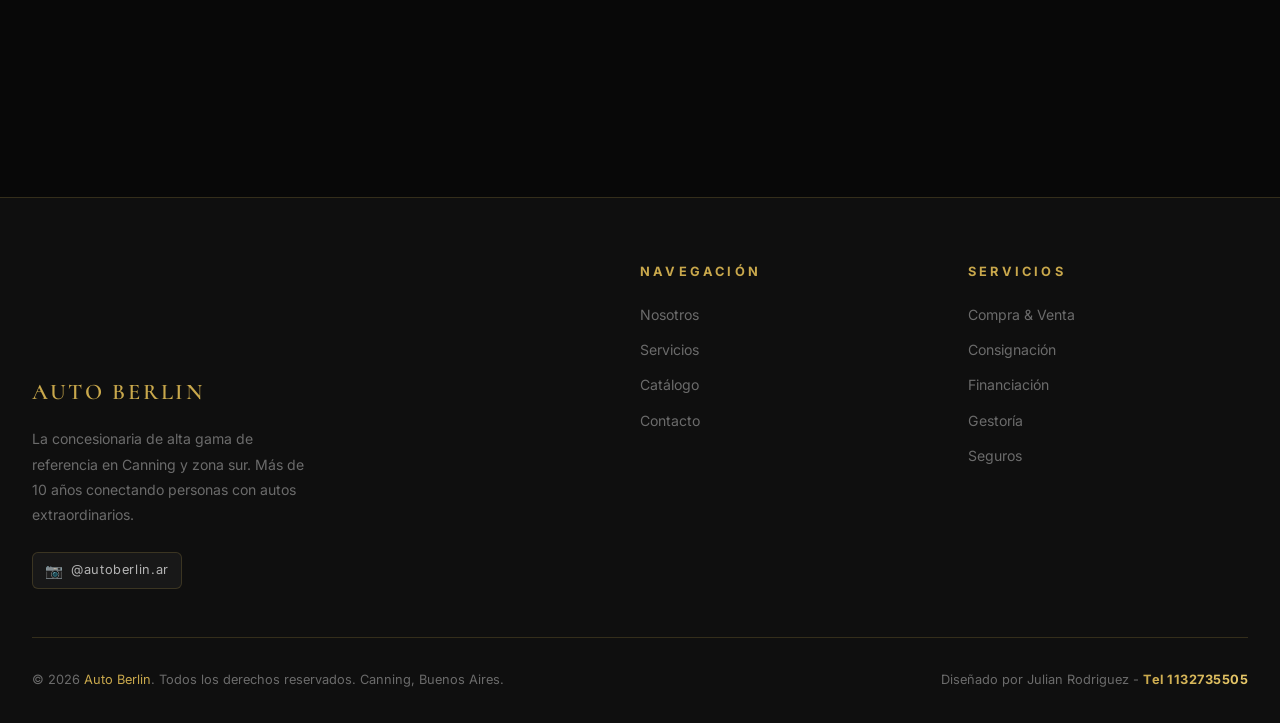
==== commit 94ddf86b: "style: remove container background, perfectly align hero buttons in single row with mobile/tablet re" ====
--- a/index.html
+++ b/index.html
@@ -253,38 +253,45 @@
 
     /* ── HERO LINE SELECTOR - ULTRA PREMIUM RECTANGULAR ── */
     .hero-line-selector {
-      display: inline-flex;
-      flex-wrap: wrap;
-      gap: 0.6rem;
+      display: flex;
+      align-items: center;
+      flex-wrap: nowrap;
+      gap: 0.75rem;
       margin-bottom: 2rem;
-      background: rgba(5, 5, 5, 0.75);
-      padding: 6px;
-      border-radius: 4px;
-      border: 1px solid rgba(218, 165, 32, 0.35);
-      backdrop-filter: blur(16px);
-      -webkit-backdrop-filter: blur(16px);
-      box-shadow: 0 12px 35px rgba(0, 0, 0, 0.6), inset 0 1px 0 rgba(255, 255, 255, 0.08);
+      background: transparent !important;
+      padding: 0 !important;
+      border: none !important;
+      box-shadow: none !important;
+      backdrop-filter: none !important;
+      -webkit-backdrop-filter: none !important;
     }
     .hero-line-selector .line-btn {
       position: relative;
-      background: rgba(255, 255, 255, 0.03);
-      border: 1px solid rgba(218, 165, 32, 0.2);
+      display: inline-flex;
+      align-items: center;
+      justify-content: center;
+      background: rgba(10, 10, 10, 0.7);
+      border: 1px solid rgba(218, 165, 32, 0.35);
       border-radius: 2px;
       padding: 0.7rem 1.4rem;
       font-family: 'Cormorant SC', 'Inter', sans-serif;
-      font-size: 0.88rem;
+      font-size: 0.85rem;
       font-weight: 700;
-      letter-spacing: 0.16em;
+      letter-spacing: 0.14em;
       text-transform: uppercase;
-      color: rgba(255, 255, 255, 0.8);
+      color: rgba(255, 255, 255, 0.85);
       cursor: pointer;
+      backdrop-filter: blur(12px);
+      -webkit-backdrop-filter: blur(12px);
       transition: all 0.35s cubic-bezier(0.16, 1, 0.3, 1);
       box-sizing: border-box;
+      white-space: nowrap;
+      height: 42px;
     }
     .hero-line-selector .line-btn:hover {
       color: #ffffff;
-      border-color: rgba(218, 165, 32, 0.65);
-      background: rgba(218, 165, 32, 0.12);
+      border-color: rgba(218, 165, 32, 0.75);
+      background: rgba(218, 165, 32, 0.15);
       transform: translateY(-2px);
       box-shadow: 0 6px 20px rgba(218, 165, 32, 0.25);
     }
@@ -298,7 +305,33 @@
     .hero-line-selector .line-btn span {
       display: inline-flex;
       align-items: center;
-      gap: 0.5rem;
+      gap: 0.45rem;
+    }
+
+    @media (max-width: 768px) {
+      .hero-line-selector {
+        justify-content: center;
+        flex-wrap: wrap;
+        gap: 0.5rem;
+        width: 100%;
+      }
+      .hero-line-selector .line-btn {
+        padding: 0.55rem 0.95rem;
+        font-size: 0.78rem;
+        height: 38px;
+        letter-spacing: 0.08em;
+      }
+    }
+    @media (max-width: 480px) {
+      .hero-line-selector {
+        gap: 0.35rem;
+      }
+      .hero-line-selector .line-btn {
+        padding: 0.5rem 0.65rem;
+        font-size: 0.71rem;
+        height: 36px;
+        letter-spacing: 0.05em;
+      }
     }
 
     /* EFECTO HOVER EN GALERÍA DE VEHÍCULOS */
